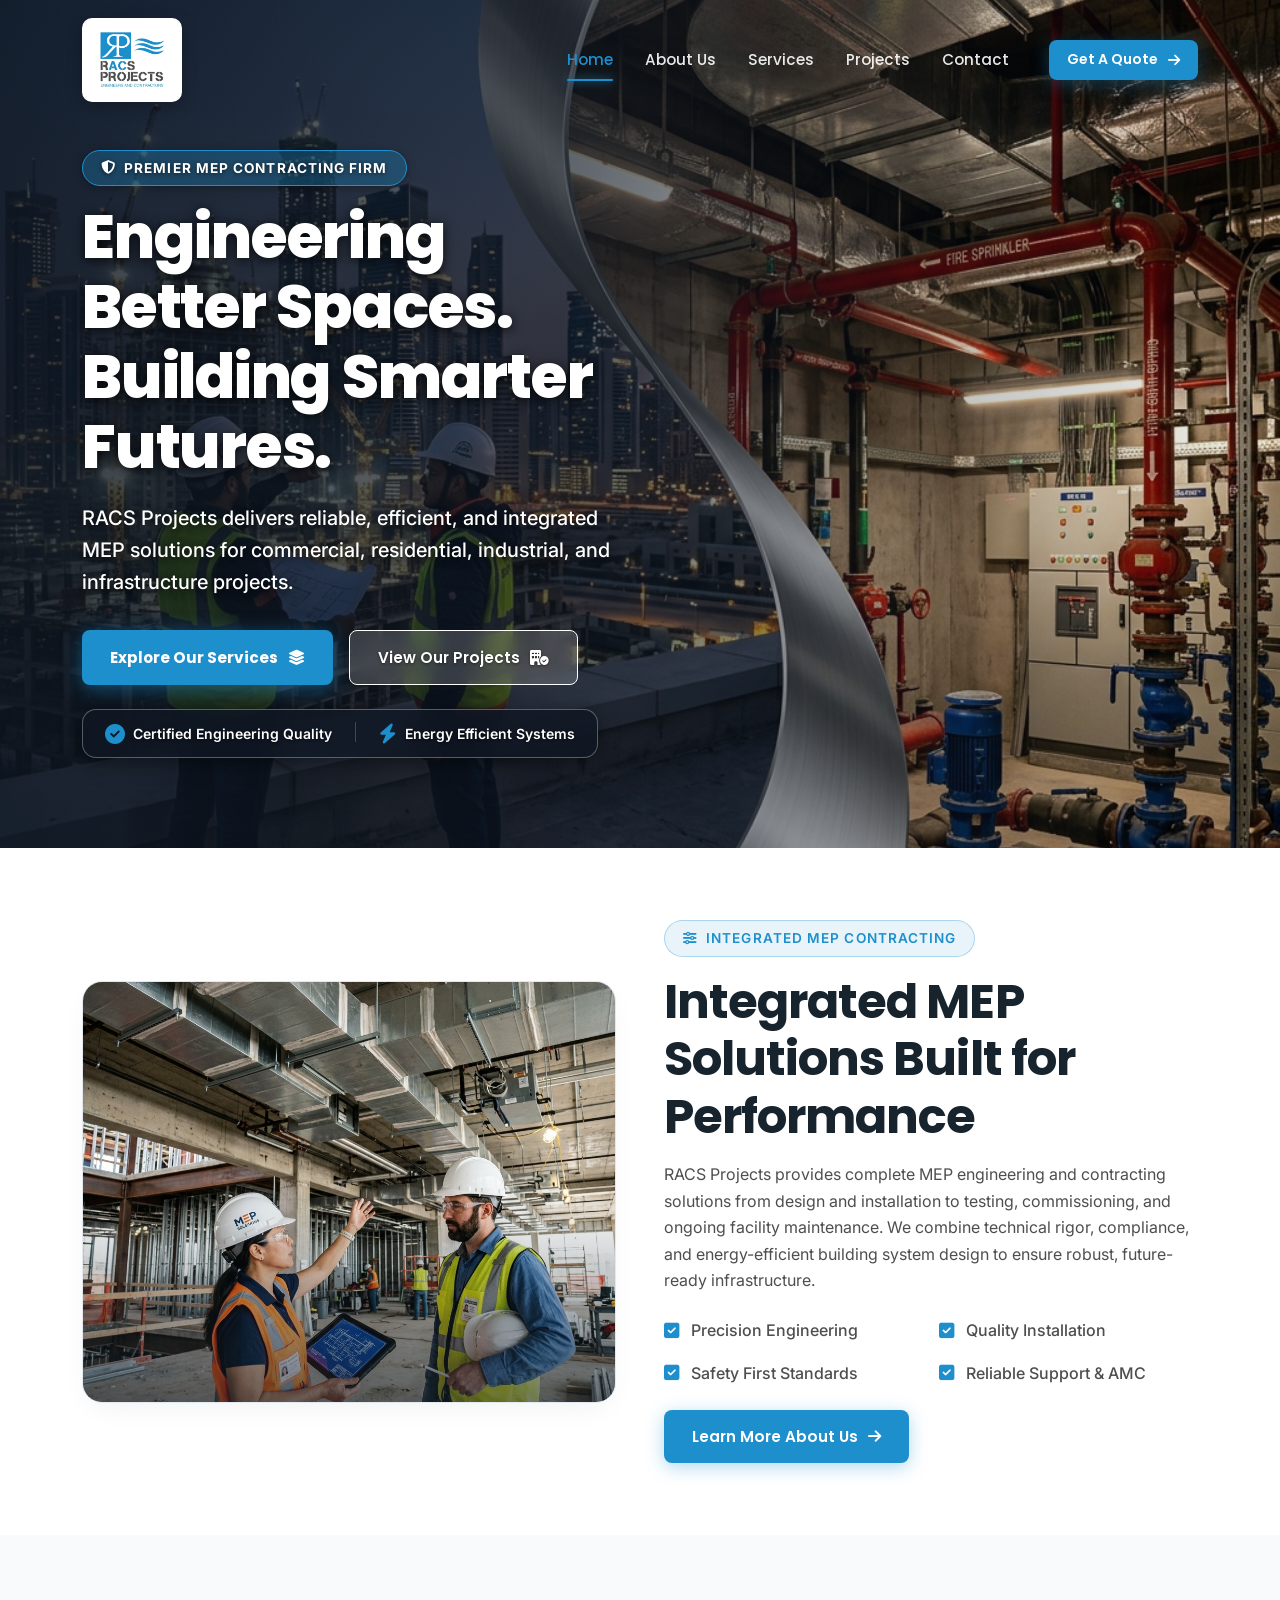
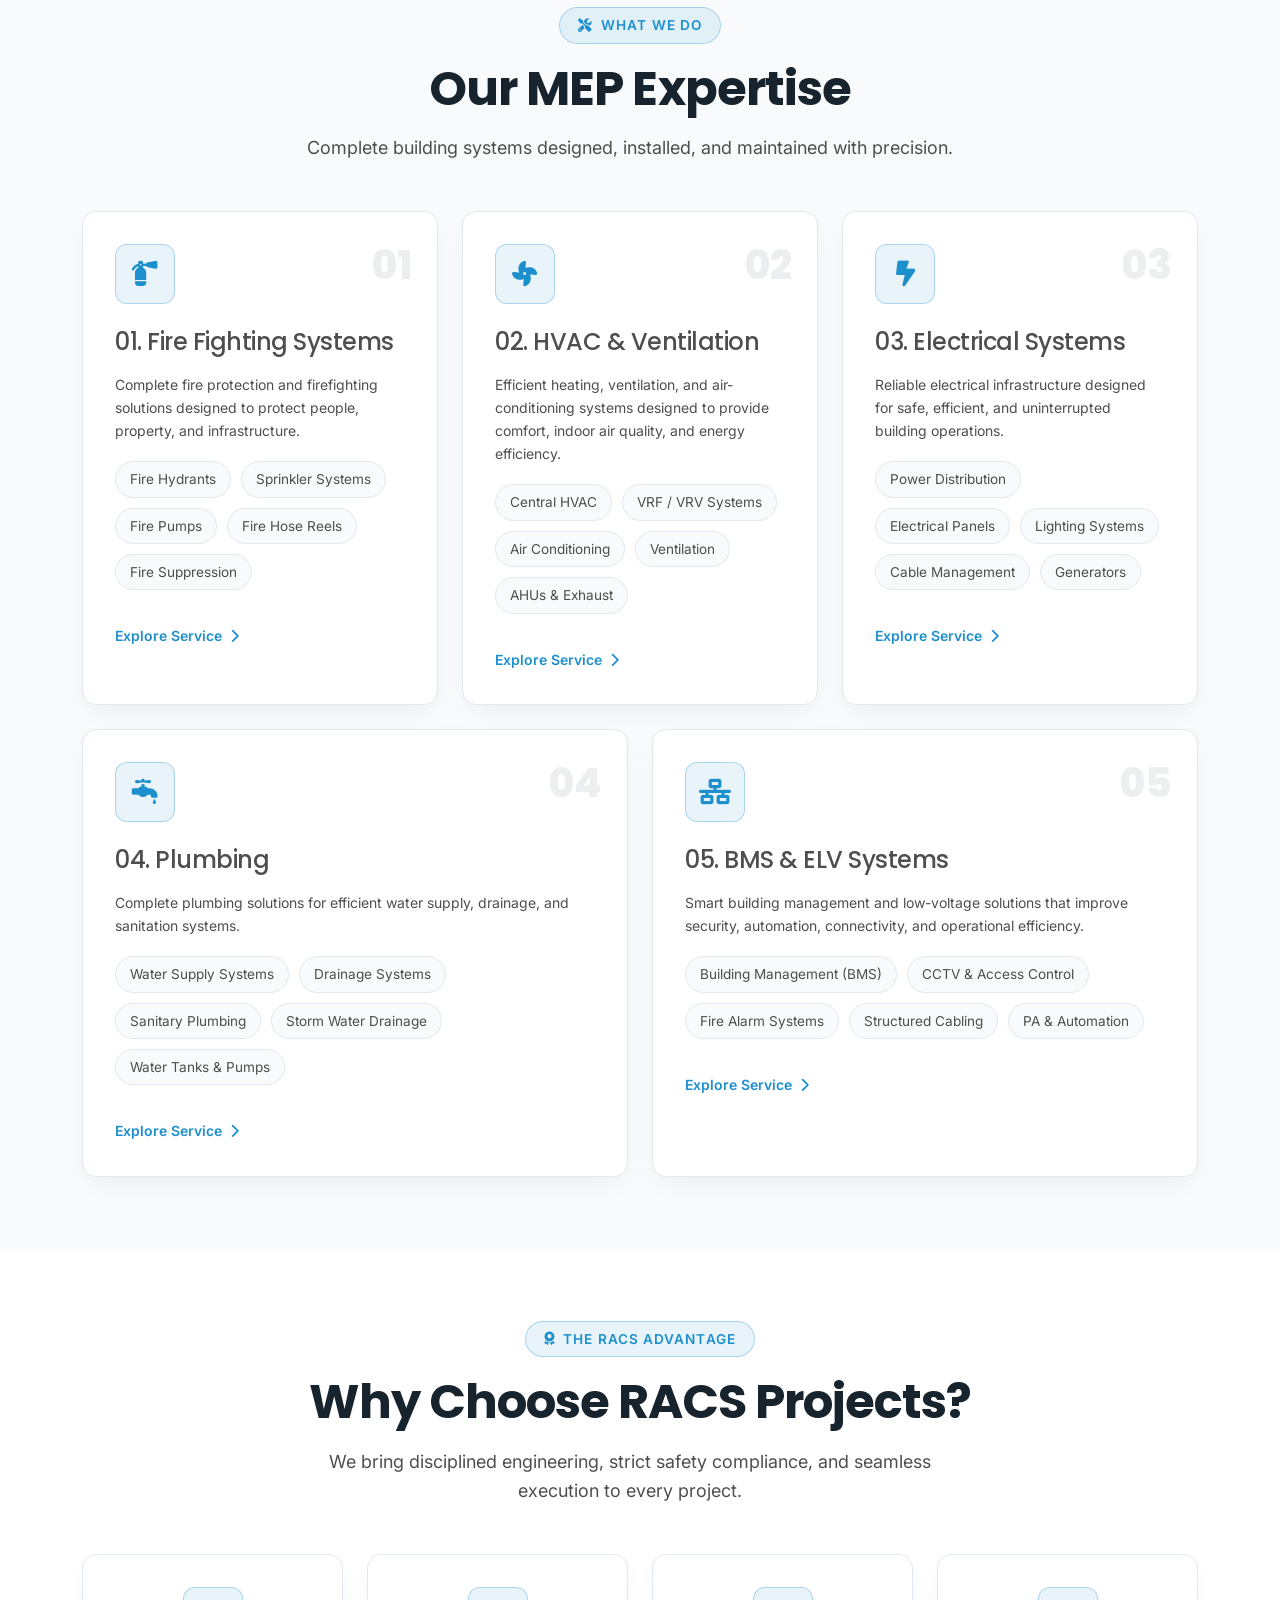
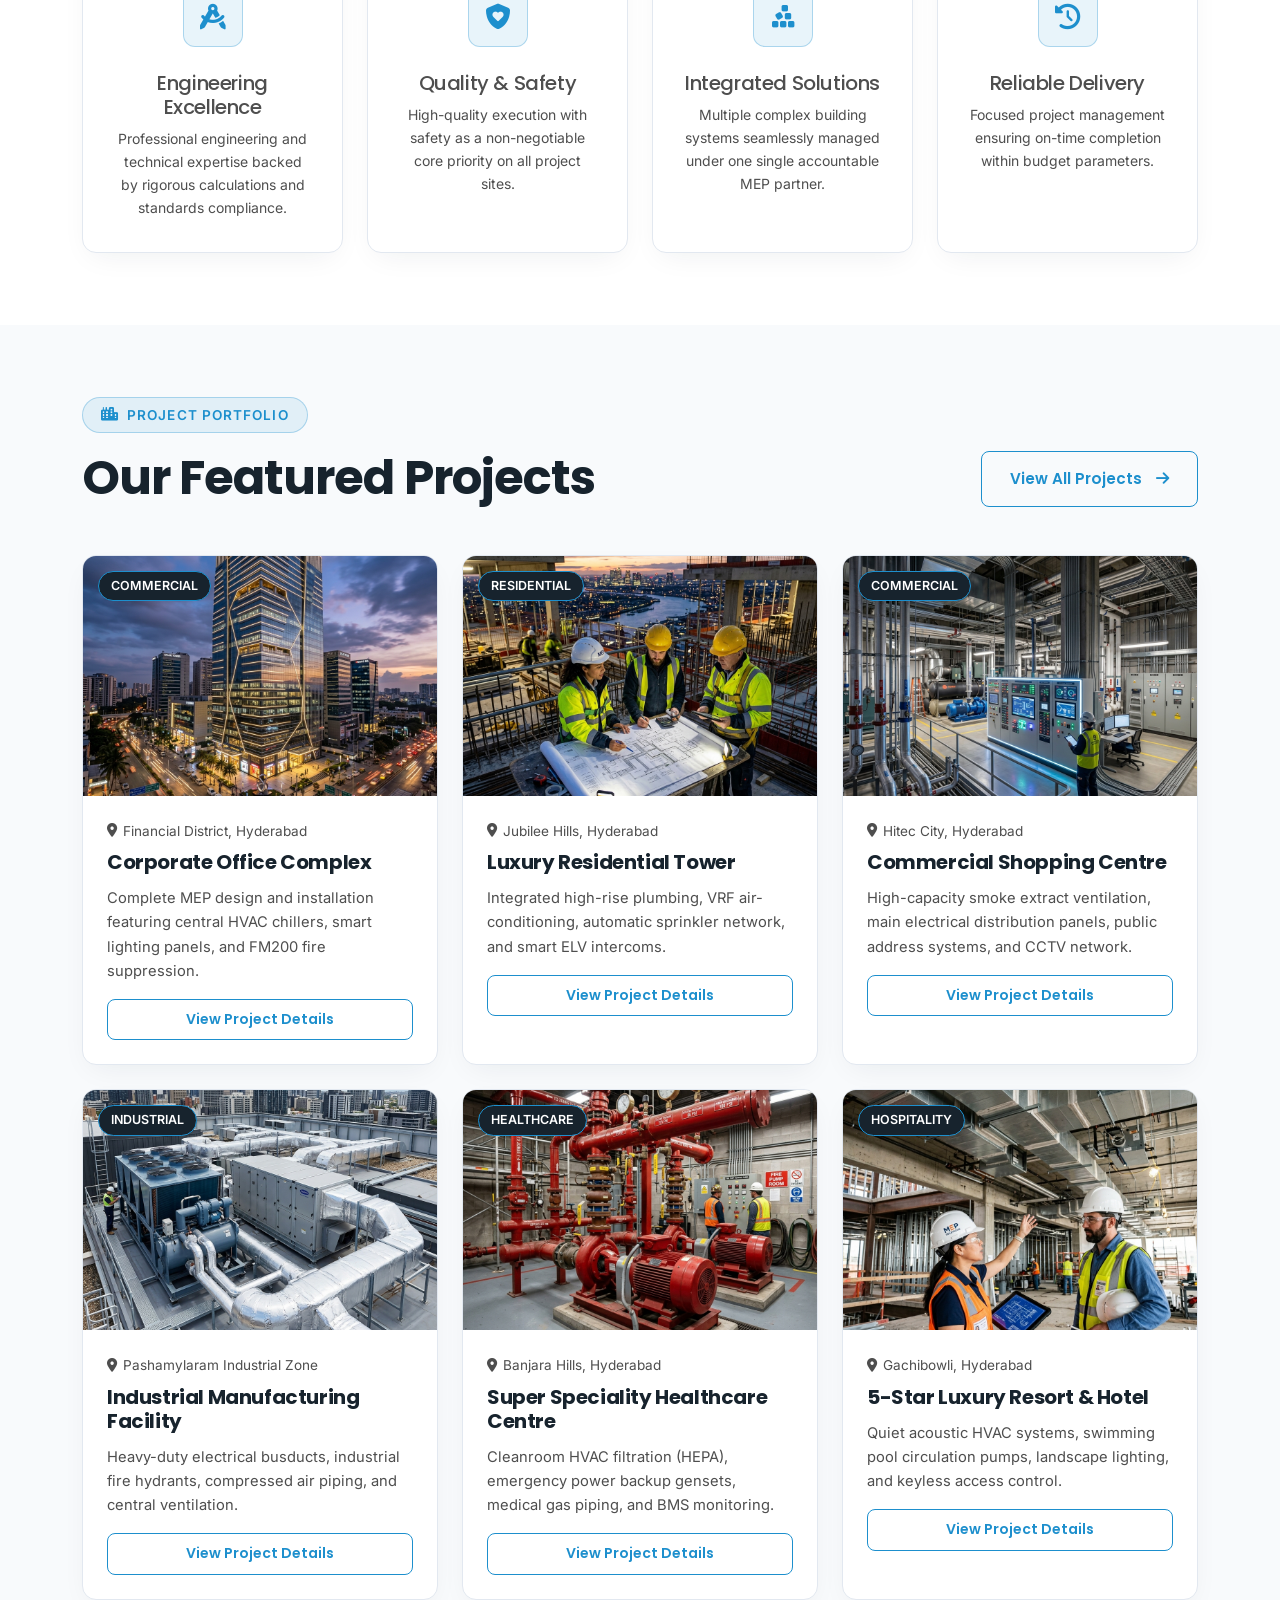
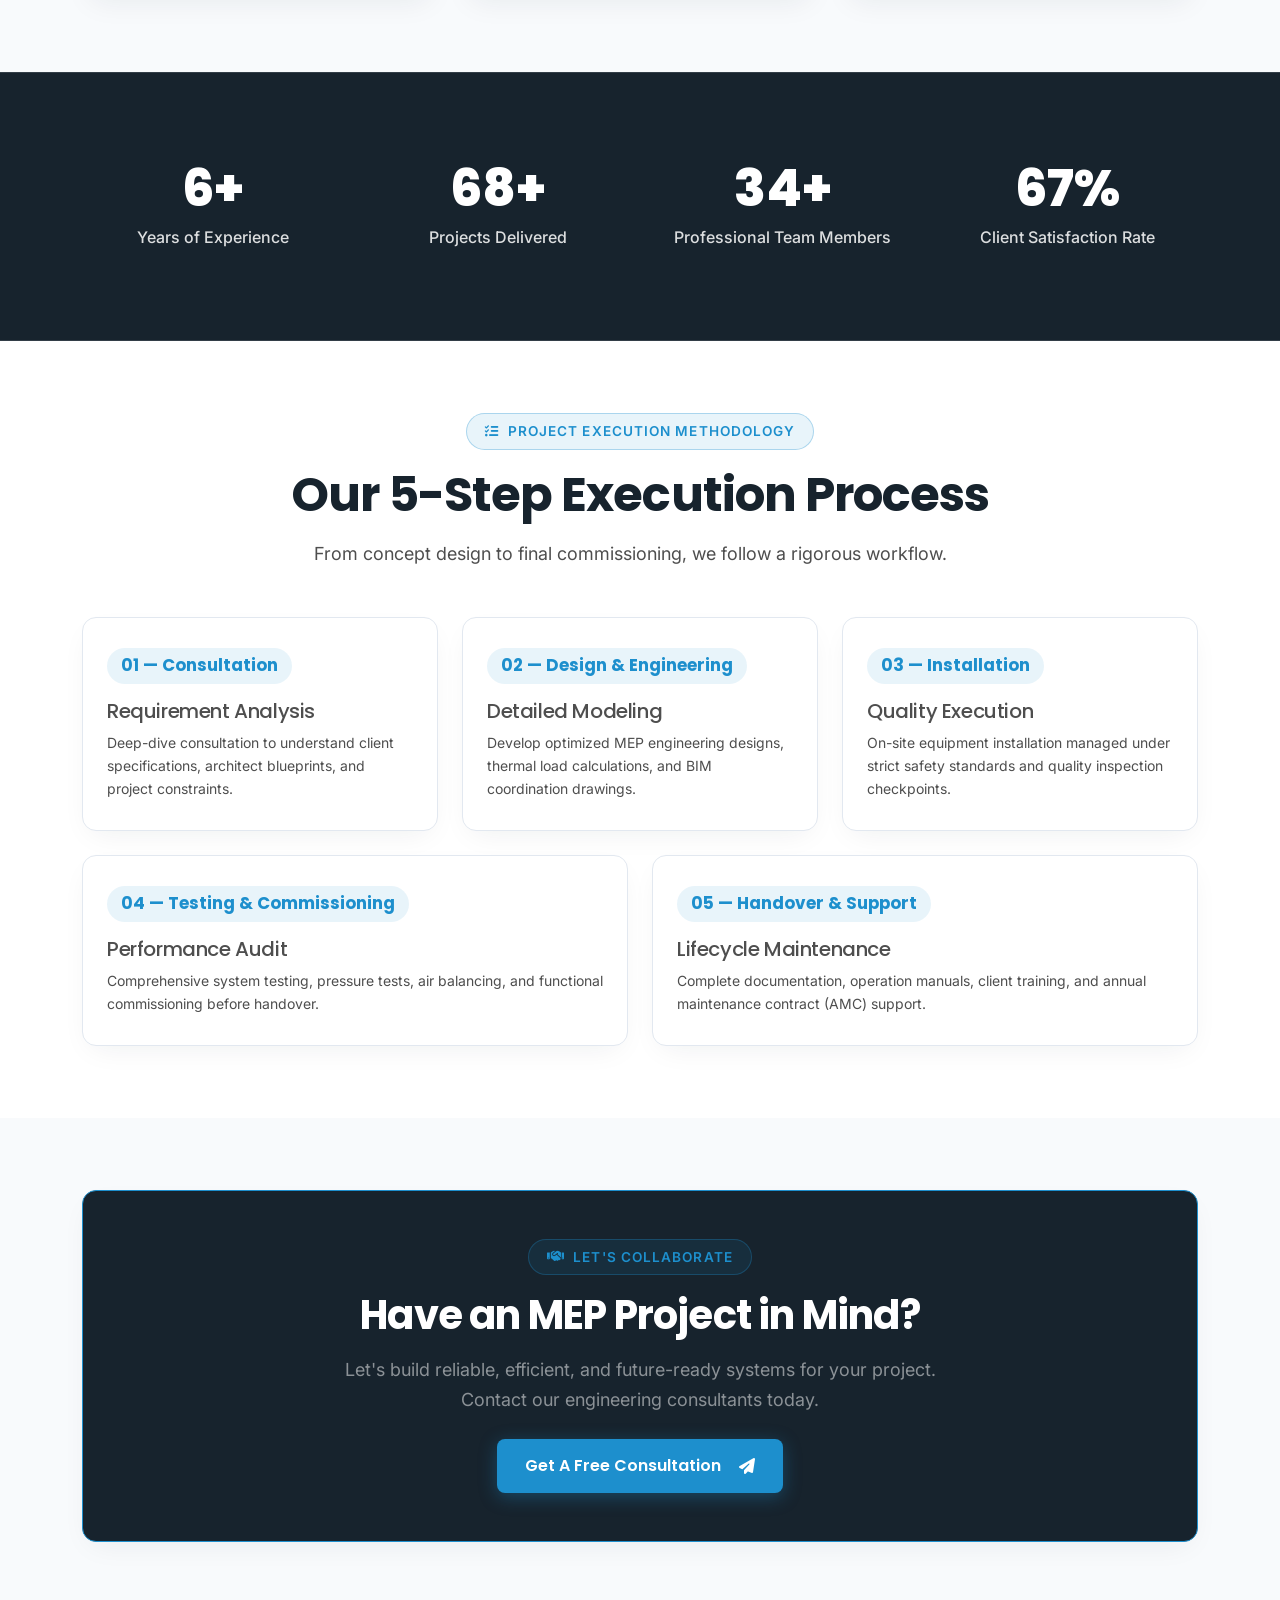
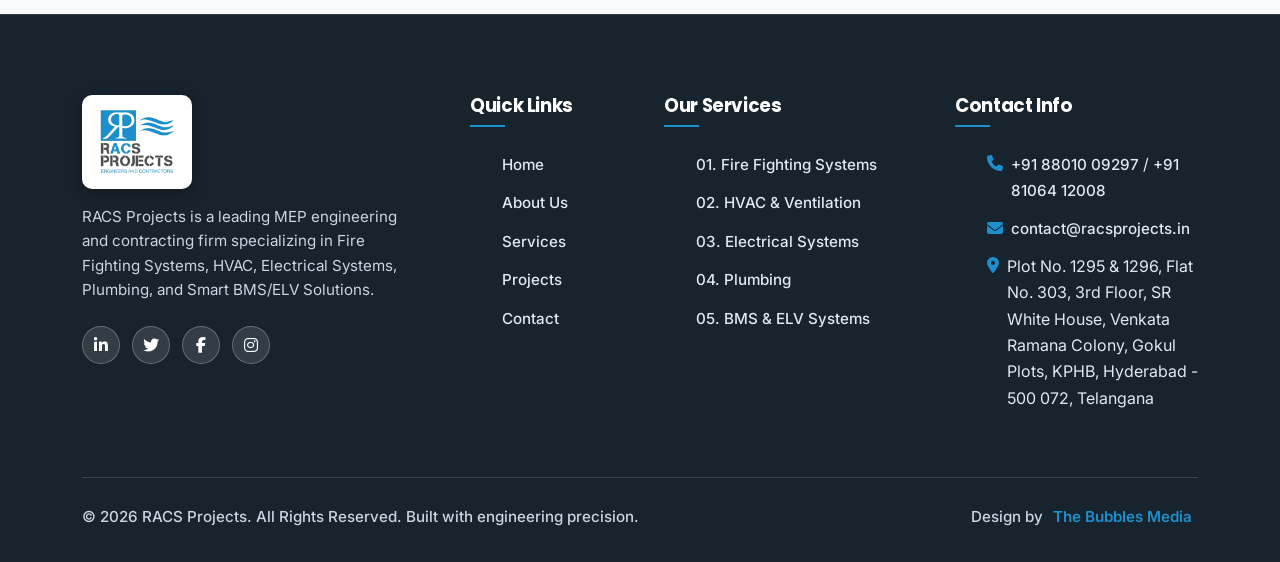
==== index.html @ 5c5328a1 "hb" ====
<!DOCTYPE html>
<html lang="en">
<head>
  <meta charset="UTF-8">
  <meta name="viewport" content="width=device-width, initial-scale=1.0">
  <title>RACS Projects | Integrated MEP Engineering & Contracting Consultants</title>
  <meta name="description" content="RACS Projects is a leading MEP contracting firm delivering Fire Fighting Systems, HVAC & Ventilation, Electrical Systems, Plumbing, and BMS & ELV Systems in Hyderabad, Telangana, India.">
  <meta name="keywords" content="MEP engineering, MEP contractor Hyderabad, Fire Fighting Systems, HVAC contractor, Electrical contracting, Plumbing engineering, BMS ELV Systems, RACS Projects">
  <meta name="author" content="RACS Projects">
  <meta name="robots" content="index, follow">
  <link rel="canonical" href="https://racsprojects.com/">

  <!-- Favicon & Touch Icon -->
  <link rel="icon" type="image/png" href="assets/images/logo.png">
  <link rel="shortcut icon" type="image/png" href="assets/images/logo.png">
  <link rel="apple-touch-icon" href="assets/images/logo.png">

  <!-- GEO Tagging (Geographic SEO) -->
  <meta name="geo.region" content="IN-TG">
  <meta name="geo.placename" content="Hyderabad">
  <meta name="geo.position" content="17.450408;78.422081">
  <meta name="ICBM" content="17.450408, 78.422081">

  <!-- Open Graph / Social Media Meta -->
  <meta property="og:title" content="RACS Projects | Premier MEP Engineering & Contracting">
  <meta property="og:description" content="Engineering Better Spaces. Building Smarter Futures. Integrated Fire Fighting, HVAC, Electrical, Plumbing, and BMS/ELV Solutions.">
  <meta property="og:type" content="website">
  <meta property="og:url" content="https://racsprojects.com/">
  <meta property="og:image" content="https://racsprojects.com/assets/images/hero-bg.jpg">

  <!-- Twitter Meta Cards -->
  <meta name="twitter:card" content="summary_large_image">
  <meta name="twitter:title" content="RACS Projects | Premier MEP Engineering & Contracting">
  <meta name="twitter:description" content="Integrated MEP engineering & contracting firm specializing in Fire Fighting, HVAC, Electrical, Plumbing, and BMS/ELV systems across India.">
  <meta name="twitter:image" content="https://racsprojects.com/assets/images/hero-bg.jpg">

  <!-- Schema.org JSON-LD Structured Data (SEO / GEO / AEO / LLM) -->
  <script type="application/ld+json">
  {
    "@context": "https://schema.org",
    "@type": "HVACContractor",
    "name": "RACS Projects",
    "image": "https://racsprojects.com/assets/images/logo.png",
    "@id": "https://racsprojects.com/#organization",
    "url": "https://racsprojects.com/",
    "telephone": "+91-8801009297",
    "email": "contact@racsprojects.in",
    "priceRange": "$$$",
    "address": {
      "@type": "PostalAddress",
      "streetAddress": "Plot No. 1295 & 1296, Flat No. 303, 3rd Floor, SR White House, Venkata Ramana Colony, Gokul Plots, KPHB",
      "addressLocality": "Hyderabad",
      "addressRegion": "Telangana",
      "postalCode": "500072",
      "addressCountry": "IN"
    },
    "geo": {
      "@type": "GeoCoordinates",
      "latitude": 17.450408,
      "longitude": 78.422081
    },
    "openingHoursSpecification": {
      "@type": "OpeningHoursSpecification",
      "dayOfWeek": [
        "Monday",
        "Tuesday",
        "Wednesday",
        "Thursday",
        "Friday",
        "Saturday"
      ],
      "opens": "09:00",
      "closes": "18:00"
    },
    "hasOfferCatalog": {
      "@type": "OfferCatalog",
      "name": "MEP Engineering Services",
      "itemListElement": [
        {
          "@type": "Offer",
          "itemOffered": {
            "@type": "Service",
            "name": "Fire Fighting Systems"
          }
        },
        {
          "@type": "Offer",
          "itemOffered": {
            "@type": "Service",
            "name": "HVAC & Ventilation"
          }
        },
        {
          "@type": "Offer",
          "itemOffered": {
            "@type": "Service",
            "name": "Electrical Systems"
          }
        },
        {
          "@type": "Offer",
          "itemOffered": {
            "@type": "Service",
            "name": "Plumbing Systems"
          }
        },
        {
          "@type": "Offer",
          "itemOffered": {
            "@type": "Service",
            "name": "BMS & ELV Systems"
          }
        }
      ]
    }
  }
  </script>

  <!-- Google Fonts -->
  <link rel="preconnect" href="https://fonts.googleapis.com">
  <link rel="preconnect" href="https://fonts.gstatic.com" crossorigin>
  <link href="https://fonts.googleapis.com/css2?family=Inter:wght@300;400;500;600;700&family=Poppins:wght@400;500;600;700;800&display=swap" rel="stylesheet">

  <!-- Bootstrap 5 CSS -->
  <link href="https://cdn.jsdelivr.net/npm/bootstrap@5.3.3/dist/css/bootstrap.min.css" rel="stylesheet">
  
  <!-- Font Awesome Icons -->
  <link rel="stylesheet" href="https://cdnjs.cloudflare.com/ajax/libs/font-awesome/6.5.1/css/all.min.css">

  <!-- Google Tag Manager -->
  <script>(function(w,d,s,l,i){w[l]=w[l]||[];w[l].push({'gtm.start':
  new Date().getTime(),event:'gtm.js'});var f=d.getElementsByTagName(s)[0],
  j=d.createElement(s),dl=l!='dataLayer'?'&l='+l:'';j.async=true;j.src=
  'https://www.googletagmanager.com/gtm.js?id='+i+dl;f.parentNode.insertBefore(j,f);
  })(window,document,'script','dataLayer','GTM-TD3SQTVT');</script>
  <!-- End Google Tag Manager -->

  <!-- Google tag (gtag.js) -->
  <script async src="https://www.googletagmanager.com/gtag/js?id=G-G542EDHJNM"></script>
  <script>
    window.dataLayer = window.dataLayer || [];
    function gtag(){dataLayer.push(arguments);}
    gtag('js', new Date());

    gtag('config', 'G-G542EDHJNM');
  </script>

  <!-- Custom Stylesheet -->
  <link rel="stylesheet" href="css/style.css">
</head>
<body>
  <!-- Google Tag Manager (noscript) -->
  <noscript><iframe src="https://www.googletagmanager.com/ns.html?id=GTM-TD3SQTVT"
  height="0" width="0" style="display:none;visibility:hidden"></iframe></noscript>
  <!-- End Google Tag Manager (noscript) -->

  <!-- ==========================================
       NAVIGATION BAR
       ========================================== -->
  <nav class="navbar navbar-expand-lg navbar-racs">
    <div class="container">
      <a class="navbar-brand navbar-brand-racs" href="index.html">
        <img src="assets/images/logo.png" alt="RACS Projects Logo" class="brand-logo-img">
      </a>
      <button class="navbar-toggler navbar-toggler-racs" type="button" data-bs-toggle="collapse" data-bs-target="#navbarContent" aria-controls="navbarContent" aria-expanded="false" aria-label="Toggle navigation">
        <i class="fa-solid fa-bars"></i>
      </button>

      <div class="collapse navbar-collapse" id="navbarContent">
        <ul class="navbar-nav ms-auto mb-2 mb-lg-0 me-lg-4">
          <li class="nav-item">
            <a class="nav-link nav-link-racs active" href="index.html">Home</a>
          </li>
          <li class="nav-item">
            <a class="nav-link nav-link-racs" href="about.html">About Us</a>
          </li>
          <li class="nav-item">
            <a class="nav-link nav-link-racs" href="services.html">Services</a>
          </li>
          <li class="nav-item">
            <a class="nav-link nav-link-racs" href="projects.html">Projects</a>
          </li>
          <li class="nav-item">
            <a class="nav-link nav-link-racs" href="contact.html">Contact</a>
          </li>
        </ul>
        <a href="contact.html" class="btn-racs btn-racs-primary btn-sm-custom">
          Get a Quote <i class="fa-solid fa-arrow-right"></i>
        </a>
      </div>
    </div>
  </nav>

  <!-- ==========================================
       HERO SECTION
       ========================================== -->
  <section class="hero-racs" style="background-image: url('assets/images/hero-bg.jpg');">
    <div class="hero-overlay"></div>
    <div class="container hero-content">
      <div class="row align-items-center">
        <div class="col-lg-6 col-xl-6 reveal-on-scroll">
          <div class="section-tag">
            <i class="fa-solid fa-shield-halved"></i> Premier MEP Contracting Firm
          </div>
          <h1 class="hero-title">
            Engineering Better Spaces.<br>
            Building Smarter Futures.
          </h1>
          <p class="hero-subtitle">
            RACS Projects delivers reliable, efficient, and integrated MEP solutions for commercial, residential, industrial, and infrastructure projects.
          </p>
          <div class="d-flex flex-wrap gap-3">
            <a href="services.html" class="btn-racs btn-racs-primary">
              Explore Our Services <i class="fa-solid fa-layer-group"></i>
            </a>
            <a href="projects.html" class="btn-racs btn-racs-outline">
              View Our Projects <i class="fa-solid fa-building-circle-check"></i>
            </a>
          </div>

          <div class="hero-stats-badge mt-4">
            <div class="d-flex align-items-center gap-2">
              <i class="fa-solid fa-circle-check text-accent-cyan fs-5"></i>
              <span class="small fw-semibold text-bright">Certified Engineering Quality</span>
            </div>
            <div class="vr bg-secondary opacity-50 mx-2" style="height: 20px;"></div>
            <div class="d-flex align-items-center gap-2">
              <i class="fa-solid fa-bolt text-accent-amber fs-5"></i>
              <span class="small fw-semibold text-bright">Energy Efficient Systems</span>
            </div>
          </div>
        </div>
      </div>
    </div>
  </section>

  <!-- ==========================================
       COMPANY INTRODUCTION
       ========================================== -->
  <section class="py-5">
    <div class="container py-4">
      <div class="row align-items-center g-5">
        <div class="col-lg-6 reveal-on-scroll">
          <div class="service-img-wrapper">
            <img src="assets/images/company-intro.jpg" alt="RACS Projects MEP Engineering Execution">
            <div class="service-img-overlay"></div>
          </div>
        </div>
        <div class="col-lg-6 reveal-on-scroll">
          <div class="section-tag section-tag-amber">
            <i class="fa-solid fa-sliders"></i> Integrated MEP Contracting
          </div>
          <h2 class="section-title">
            Integrated MEP Solutions Built for Performance
          </h2>
          <p class="text-muted-custom mb-4">
            RACS Projects provides complete MEP engineering and contracting solutions from design and installation to testing, commissioning, and ongoing facility maintenance. We combine technical rigor, compliance, and energy-efficient building system design to ensure robust, future-ready infrastructure.
          </p>

          <div class="row g-3 mb-4">
            <div class="col-sm-6">
              <div class="feature-point">
                <i class="fa-solid fa-square-check"></i> Precision Engineering
              </div>
            </div>
            <div class="col-sm-6">
              <div class="feature-point">
                <i class="fa-solid fa-square-check"></i> Quality Installation
              </div>
            </div>
            <div class="col-sm-6">
              <div class="feature-point">
                <i class="fa-solid fa-square-check"></i> Safety First Standards
              </div>
            </div>
            <div class="col-sm-6">
              <div class="feature-point">
                <i class="fa-solid fa-square-check"></i> Reliable Support & AMC
              </div>
            </div>
          </div>

          <a href="about.html" class="btn-racs btn-racs-primary">
            Learn More About Us <i class="fa-solid fa-arrow-right"></i>
          </a>
        </div>
      </div>
    </div>
  </section>

  <!-- ==========================================
       HOME — SERVICES (STRICT ORDER 01 - 05)
       ========================================== -->
  <section class="py-5 bg-surface-slate">
    <div class="container py-4">
      <div class="text-center mx-auto mb-5 reveal-on-scroll" style="max-width: 700px;">
        <div class="section-tag">
          <i class="fa-solid fa-screwdriver-wrench"></i> What We Do
        </div>
        <h2 class="section-title">Our MEP Expertise</h2>
        <p class="section-subtitle">
          Complete building systems designed, installed, and maintained with precision.
        </p>
      </div>

      <div class="row g-4">
        <!-- 01. Fire Fighting Systems -->
        <div class="col-lg-4 col-md-6 reveal-on-scroll">
          <div class="racs-card">
            <div class="card-number">01</div>
            <div class="icon-box icon-box-amber">
              <i class="fa-solid fa-fire-extinguisher"></i>
            </div>
            <h3 class="h4 mb-3">01. Fire Fighting Systems</h3>
            <p class="text-muted-custom small mb-3">
              Complete fire protection and firefighting solutions designed to protect people, property, and infrastructure.
            </p>
            <div class="service-pill-list">
              <span class="service-pill">Fire Hydrants</span>
              <span class="service-pill">Sprinkler Systems</span>
              <span class="service-pill">Fire Pumps</span>
              <span class="service-pill">Fire Hose Reels</span>
              <span class="service-pill">Fire Suppression</span>
            </div>
            <div class="mt-4 pt-2">
              <a href="services.html#fire-fighting" class="text-accent-amber fw-semibold small">
                Explore Service <i class="fa-solid fa-chevron-right ms-1"></i>
              </a>
            </div>
          </div>
        </div>

        <!-- 02. HVAC & Ventilation -->
        <div class="col-lg-4 col-md-6 reveal-on-scroll">
          <div class="racs-card">
            <div class="card-number">02</div>
            <div class="icon-box">
              <i class="fa-solid fa-fan"></i>
            </div>
            <h3 class="h4 mb-3">02. HVAC & Ventilation</h3>
            <p class="text-muted-custom small mb-3">
              Efficient heating, ventilation, and air-conditioning systems designed to provide comfort, indoor air quality, and energy efficiency.
            </p>
            <div class="service-pill-list">
              <span class="service-pill">Central HVAC</span>
              <span class="service-pill">VRF / VRV Systems</span>
              <span class="service-pill">Air Conditioning</span>
              <span class="service-pill">Ventilation</span>
              <span class="service-pill">AHUs & Exhaust</span>
            </div>
            <div class="mt-4 pt-2">
              <a href="services.html#hvac-ventilation" class="text-accent-blue fw-semibold small">
                Explore Service <i class="fa-solid fa-chevron-right ms-1"></i>
              </a>
            </div>
          </div>
        </div>

        <!-- 03. Electrical Systems -->
        <div class="col-lg-4 col-md-6 reveal-on-scroll">
          <div class="racs-card">
            <div class="card-number">03</div>
            <div class="icon-box icon-box-amber">
              <i class="fa-solid fa-bolt-lightning"></i>
            </div>
            <h3 class="h4 mb-3">03. Electrical Systems</h3>
            <p class="text-muted-custom small mb-3">
              Reliable electrical infrastructure designed for safe, efficient, and uninterrupted building operations.
            </p>
            <div class="service-pill-list">
              <span class="service-pill">Power Distribution</span>
              <span class="service-pill">Electrical Panels</span>
              <span class="service-pill">Lighting Systems</span>
              <span class="service-pill">Cable Management</span>
              <span class="service-pill">Generators</span>
            </div>
            <div class="mt-4 pt-2">
              <a href="services.html#electrical-systems" class="text-accent-amber fw-semibold small">
                Explore Service <i class="fa-solid fa-chevron-right ms-1"></i>
              </a>
            </div>
          </div>
        </div>

        <!-- 04. Plumbing -->
        <div class="col-lg-6 col-md-6 reveal-on-scroll">
          <div class="racs-card">
            <div class="card-number">04</div>
            <div class="icon-box">
              <i class="fa-solid fa-faucet-drip"></i>
            </div>
            <h3 class="h4 mb-3">04. Plumbing</h3>
            <p class="text-muted-custom small mb-3">
              Complete plumbing solutions for efficient water supply, drainage, and sanitation systems.
            </p>
            <div class="service-pill-list">
              <span class="service-pill">Water Supply Systems</span>
              <span class="service-pill">Drainage Systems</span>
              <span class="service-pill">Sanitary Plumbing</span>
              <span class="service-pill">Storm Water Drainage</span>
              <span class="service-pill">Water Tanks & Pumps</span>
            </div>
            <div class="mt-4 pt-2">
              <a href="services.html#plumbing" class="text-accent-blue fw-semibold small">
                Explore Service <i class="fa-solid fa-chevron-right ms-1"></i>
              </a>
            </div>
          </div>
        </div>

        <!-- 05. BMS & ELV Systems -->
        <div class="col-lg-6 col-md-12 reveal-on-scroll">
          <div class="racs-card">
            <div class="card-number">05</div>
            <div class="icon-box icon-box-amber">
              <i class="fa-solid fa-network-wired"></i>
            </div>
            <h3 class="h4 mb-3">05. BMS & ELV Systems</h3>
            <p class="text-muted-custom small mb-3">
              Smart building management and low-voltage solutions that improve security, automation, connectivity, and operational efficiency.
            </p>
            <div class="service-pill-list">
              <span class="service-pill">Building Management (BMS)</span>
              <span class="service-pill">CCTV & Access Control</span>
              <span class="service-pill">Fire Alarm Systems</span>
              <span class="service-pill">Structured Cabling</span>
              <span class="service-pill">PA & Automation</span>
            </div>
            <div class="mt-4 pt-2">
              <a href="services.html#bms-elv" class="text-accent-amber fw-semibold small">
                Explore Service <i class="fa-solid fa-chevron-right ms-1"></i>
              </a>
            </div>
          </div>
        </div>

      </div>
    </div>
  </section>

  <!-- ==========================================
       WHY CHOOSE RACS PROJECTS
       ========================================== -->
  <section class="py-5">
    <div class="container py-4">
      <div class="text-center mx-auto mb-5 reveal-on-scroll" style="max-width: 700px;">
        <div class="section-tag">
          <i class="fa-solid fa-award"></i> The RACS Advantage
        </div>
        <h2 class="section-title">Why Choose RACS Projects?</h2>
        <p class="section-subtitle">
          We bring disciplined engineering, strict safety compliance, and seamless execution to every project.
        </p>
      </div>

      <div class="row g-4">
        <div class="col-lg-3 col-md-6 reveal-on-scroll">
          <div class="racs-card text-center">
            <div class="icon-box mx-auto">
              <i class="fa-solid fa-compass-drafting"></i>
            </div>
            <h4 class="h5 mb-2">Engineering Excellence</h4>
            <p class="text-muted-custom small mb-0">
              Professional engineering and technical expertise backed by rigorous calculations and standards compliance.
            </p>
          </div>
        </div>

        <div class="col-lg-3 col-md-6 reveal-on-scroll">
          <div class="racs-card text-center">
            <div class="icon-box icon-box-amber mx-auto">
              <i class="fa-solid fa-shield-heart"></i>
            </div>
            <h4 class="h5 mb-2">Quality & Safety</h4>
            <p class="text-muted-custom small mb-0">
              High-quality execution with safety as a non-negotiable core priority on all project sites.
            </p>
          </div>
        </div>

        <div class="col-lg-3 col-md-6 reveal-on-scroll">
          <div class="racs-card text-center">
            <div class="icon-box mx-auto">
              <i class="fa-solid fa-cubes-stacked"></i>
            </div>
            <h4 class="h5 mb-2">Integrated Solutions</h4>
            <p class="text-muted-custom small mb-0">
              Multiple complex building systems seamlessly managed under one single accountable MEP partner.
            </p>
          </div>
        </div>

        <div class="col-lg-3 col-md-6 reveal-on-scroll">
          <div class="racs-card text-center">
            <div class="icon-box icon-box-amber mx-auto">
              <i class="fa-solid fa-clock-rotate-left"></i>
            </div>
            <h4 class="h5 mb-2">Reliable Delivery</h4>
            <p class="text-muted-custom small mb-0">
              Focused project management ensuring on-time completion within budget parameters.
            </p>
          </div>
        </div>
      </div>
    </div>
  </section>

  <!-- ==========================================
       FEATURED PROJECTS PREVIEW
       ========================================== -->
  <section class="py-5 bg-surface-slate">
    <div class="container py-4">
      <div class="d-flex flex-column flex-md-row justify-content-between align-items-md-end mb-5 reveal-on-scroll">
        <div>
          <div class="section-tag">
            <i class="fa-solid fa-city"></i> Project Portfolio
          </div>
          <h2 class="section-title mb-0">Our Featured Projects</h2>
        </div>
        <a href="projects.html" class="btn-racs btn-racs-outline mt-3 mt-md-0">
          View All Projects <i class="fa-solid fa-arrow-right ms-1"></i>
        </a>
      </div>

      <div class="row g-4">
        <!-- Project 1 -->
        <div class="col-lg-4 col-md-6 reveal-on-scroll">
          <div class="project-card">
            <div class="project-img-box">
              <img src="assets/images/projects-hero.jpg" alt="Corporate Office Complex">
              <span class="project-category-badge">Commercial</span>
            </div>
            <div class="project-body">
              <div class="project-location">
                <i class="fa-solid fa-location-dot"></i> Financial District, Hyderabad
              </div>
              <h3 class="project-title">Corporate Office Complex</h3>
              <p class="project-desc">
                Complete MEP design and installation featuring central HVAC chillers, smart lighting panels, and FM200 fire suppression.
              </p>
              <a href="projects.html" class="btn-racs btn-racs-outline btn-sm-custom w-100">
                View Project Details
              </a>
            </div>
          </div>
        </div>

        <!-- Project 2 -->
        <div class="col-lg-4 col-md-6 reveal-on-scroll">
          <div class="project-card">
            <div class="project-img-box">
              <img src="assets/images/about-hero.jpg" alt="Luxury Residential Tower">
              <span class="project-category-badge">Residential</span>
            </div>
            <div class="project-body">
              <div class="project-location">
                <i class="fa-solid fa-location-dot"></i> Jubilee Hills, Hyderabad
              </div>
              <h3 class="project-title">Luxury Residential Tower</h3>
              <p class="project-desc">
                Integrated high-rise plumbing, VRF air-conditioning, automatic sprinkler network, and smart ELV intercoms.
              </p>
              <a href="projects.html" class="btn-racs btn-racs-outline btn-sm-custom w-100">
                View Project Details
              </a>
            </div>
          </div>
        </div>

        <!-- Project 3 -->
        <div class="col-lg-4 col-md-6 reveal-on-scroll">
          <div class="project-card">
            <div class="project-img-box">
              <img src="assets/images/services-hero.jpg" alt="Commercial Shopping Centre">
              <span class="project-category-badge">Commercial</span>
            </div>
            <div class="project-body">
              <div class="project-location">
                <i class="fa-solid fa-location-dot"></i> Hitec City, Hyderabad
              </div>
              <h3 class="project-title">Commercial Shopping Centre</h3>
              <p class="project-desc">
                High-capacity smoke extract ventilation, main electrical distribution panels, public address systems, and CCTV network.
              </p>
              <a href="projects.html" class="btn-racs btn-racs-outline btn-sm-custom w-100">
                View Project Details
              </a>
            </div>
          </div>
        </div>

        <!-- Project 4 -->
        <div class="col-lg-4 col-md-6 reveal-on-scroll">
          <div class="project-card">
            <div class="project-img-box">
              <img src="assets/images/service-hvac.jpg" alt="Industrial Facility">
              <span class="project-category-badge">Industrial</span>
            </div>
            <div class="project-body">
              <div class="project-location">
                <i class="fa-solid fa-location-dot"></i> Pashamylaram Industrial Zone
              </div>
              <h3 class="project-title">Industrial Manufacturing Facility</h3>
              <p class="project-desc">
                Heavy-duty electrical busducts, industrial fire hydrants, compressed air piping, and central ventilation.
              </p>
              <a href="projects.html" class="btn-racs btn-racs-outline btn-sm-custom w-100">
                View Project Details
              </a>
            </div>
          </div>
        </div>

        <!-- Project 5 -->
        <div class="col-lg-4 col-md-6 reveal-on-scroll">
          <div class="project-card">
            <div class="project-img-box">
              <img src="assets/images/service-fire-fighting.jpg" alt="Healthcare Facility">
              <span class="project-category-badge">Healthcare</span>
            </div>
            <div class="project-body">
              <div class="project-location">
                <i class="fa-solid fa-location-dot"></i> Banjara Hills, Hyderabad
              </div>
              <h3 class="project-title">Super Speciality Healthcare Centre</h3>
              <p class="project-desc">
                Cleanroom HVAC filtration (HEPA), emergency power backup gensets, medical gas piping, and BMS monitoring.
              </p>
              <a href="projects.html" class="btn-racs btn-racs-outline btn-sm-custom w-100">
                View Project Details
              </a>
            </div>
          </div>
        </div>

        <!-- Project 6 -->
        <div class="col-lg-4 col-md-6 reveal-on-scroll">
          <div class="project-card">
            <div class="project-img-box">
              <img src="assets/images/company-intro.jpg" alt="Hospitality Project">
              <span class="project-category-badge">Hospitality</span>
            </div>
            <div class="project-body">
              <div class="project-location">
                <i class="fa-solid fa-location-dot"></i> Gachibowli, Hyderabad
              </div>
              <h3 class="project-title">5-Star Luxury Resort & Hotel</h3>
              <p class="project-desc">
                Quiet acoustic HVAC systems, swimming pool circulation pumps, landscape lighting, and keyless access control.
              </p>
              <a href="projects.html" class="btn-racs btn-racs-outline btn-sm-custom w-100">
                View Project Details
              </a>
            </div>
          </div>
        </div>
      </div>
    </div>
  </section>

  <!-- ==========================================
       ANIMATED STATISTICS SECTION
       ========================================== -->
  <section class="stats-section" id="stats-section">
    <div class="container">
      <div class="row g-4">
        <div class="col-lg-3 col-6">
          <div class="stat-item">
            <div class="stat-number" data-target="10" data-suffix="+">0</div>
            <div class="stat-label">Years of Experience</div>
          </div>
        </div>
        <div class="col-lg-3 col-6">
          <div class="stat-item">
            <div class="stat-number" data-target="100" data-suffix="+">0</div>
            <div class="stat-label">Projects Delivered</div>
          </div>
        </div>
        <div class="col-lg-3 col-6">
          <div class="stat-item">
            <div class="stat-number" data-target="50" data-suffix="+">0</div>
            <div class="stat-label">Professional Team Members</div>
          </div>
        </div>
        <div class="col-lg-3 col-6">
          <div class="stat-item">
            <div class="stat-number" data-target="98" data-suffix="%">0</div>
            <div class="stat-label">Client Satisfaction Rate</div>
          </div>
        </div>
      </div>
    </div>
  </section>

  <!-- ==========================================
       PROJECT PROCESS
       ========================================== -->
  <section class="py-5">
    <div class="container py-4">
      <div class="text-center mx-auto mb-5 reveal-on-scroll" style="max-width: 700px;">
        <div class="section-tag section-tag-amber">
          <i class="fa-solid fa-list-check"></i> Project Execution Methodology
        </div>
        <h2 class="section-title">Our 5-Step Execution Process</h2>
        <p class="section-subtitle">
          From concept design to final commissioning, we follow a rigorous workflow.
        </p>
      </div>

      <div class="row g-4">
        <div class="col-lg-4 col-md-6 reveal-on-scroll">
          <div class="process-step">
            <div class="step-num">01 — Consultation</div>
            <h4 class="h5 mb-2">Requirement Analysis</h4>
            <p class="text-muted-custom small mb-0">
              Deep-dive consultation to understand client specifications, architect blueprints, and project constraints.
            </p>
          </div>
        </div>

        <div class="col-lg-4 col-md-6 reveal-on-scroll">
          <div class="process-step">
            <div class="step-num">02 — Design & Engineering</div>
            <h4 class="h5 mb-2">Detailed Modeling</h4>
            <p class="text-muted-custom small mb-0">
              Develop optimized MEP engineering designs, thermal load calculations, and BIM coordination drawings.
            </p>
          </div>
        </div>

        <div class="col-lg-4 col-md-6 reveal-on-scroll">
          <div class="process-step">
            <div class="step-num">03 — Installation</div>
            <h4 class="h5 mb-2">Quality Execution</h4>
            <p class="text-muted-custom small mb-0">
              On-site equipment installation managed under strict safety standards and quality inspection checkpoints.
            </p>
          </div>
        </div>

        <div class="col-lg-6 col-md-6 reveal-on-scroll">
          <div class="process-step">
            <div class="step-num">04 — Testing & Commissioning</div>
            <h4 class="h5 mb-2">Performance Audit</h4>
            <p class="text-muted-custom small mb-0">
              Comprehensive system testing, pressure tests, air balancing, and functional commissioning before handover.
            </p>
          </div>
        </div>

        <div class="col-lg-6 col-md-12 reveal-on-scroll">
          <div class="process-step">
            <div class="step-num">05 — Handover & Support</div>
            <h4 class="h5 mb-2">Lifecycle Maintenance</h4>
            <p class="text-muted-custom small mb-0">
              Complete documentation, operation manuals, client training, and annual maintenance contract (AMC) support.
            </p>
          </div>
        </div>
      </div>
    </div>
  </section>

  <!-- ==========================================
       CALL TO ACTION (CTA)
       ========================================== -->
  <section class="py-5 bg-surface-slate">
    <div class="container py-4">
      <div class="racs-card p-5 text-center position-relative overflow-hidden reveal-on-scroll bg-surface-dark" style="border-color: var(--brand-blue);">
        <div class="position-relative z-2">
          <span class="section-tag mb-3"><i class="fa-solid fa-handshake"></i> Let's Collaborate</span>
          <h2 class="display-6 fw-bold mb-3 text-white">Have an MEP Project in Mind?</h2>
          <p class="section-subtitle text-white-50 mx-auto mb-4" style="max-width: 650px;">
            Let's build reliable, efficient, and future-ready systems for your project. Contact our engineering consultants today.
          </p>
          <a href="contact.html" class="btn-racs btn-racs-primary fs-6">
            Get a Free Consultation <i class="fa-solid fa-paper-plane ms-2"></i>
          </a>
        </div>
      </div>
    </div>
  </section>

  <!-- ==========================================
       FOOTER
       ========================================== -->
  <footer class="footer-racs">
    <div class="container">
      <div class="row g-5 mb-5">
        <!-- Col 1: Brand Info -->
        <div class="col-lg-4">
          <a class="navbar-brand navbar-brand-racs mb-3" href="index.html">
            <img src="assets/images/logo.png" alt="RACS Projects Logo" class="brand-logo-img">
          </a>
          <p class="text-muted-custom small mb-4">
            RACS Projects is a leading MEP engineering and contracting firm specializing in Fire Fighting Systems, HVAC, Electrical Systems, Plumbing, and Smart BMS/ELV Solutions.
          </p>
          <div>
            <a href="#" class="social-icon-btn"><i class="fa-brands fa-linkedin-in"></i></a>
            <a href="#" class="social-icon-btn"><i class="fa-brands fa-twitter"></i></a>
            <a href="#" class="social-icon-btn"><i class="fa-brands fa-facebook-f"></i></a>
            <a href="#" class="social-icon-btn"><i class="fa-brands fa-instagram"></i></a>
          </div>
        </div>

        <!-- Col 2: Quick Links -->
        <div class="col-lg-2 col-md-4 col-6">
          <h5 class="footer-title">Quick Links</h5>
          <ul class="footer-links">
            <li><a href="index.html">Home</a></li>
            <li><a href="about.html">About Us</a></li>
            <li><a href="services.html">Services</a></li>
            <li><a href="projects.html">Projects</a></li>
            <li><a href="contact.html">Contact</a></li>
          </ul>
        </div>

        <!-- Col 3: Services (STRICT ORDER) -->
        <div class="col-lg-3 col-md-4 col-6">
          <h5 class="footer-title">Our Services</h5>
          <ul class="footer-links">
            <li><a href="services.html#fire-fighting">01. Fire Fighting Systems</a></li>
            <li><a href="services.html#hvac-ventilation">02. HVAC & Ventilation</a></li>
            <li><a href="services.html#electrical-systems">03. Electrical Systems</a></li>
            <li><a href="services.html#plumbing">04. Plumbing</a></li>
            <li><a href="services.html#bms-elv">05. BMS & ELV Systems</a></li>
          </ul>
        </div>

        <!-- Col 4: Contact Info -->
        <div class="col-lg-3 col-md-4">
          <h5 class="footer-title">Contact Info</h5>
          <ul class="footer-links">
            <li class="d-flex gap-2">
              <i class="fa-solid fa-phone text-accent-cyan mt-1"></i>
              <span><a href="tel:+918801009297" class="p-0">+91 88010 09297</a> / <a href="tel:+918106412008" class="p-0">+91 81064 12008</a></span>
            </li>
            <li class="d-flex gap-2">
              <i class="fa-solid fa-envelope text-accent-cyan mt-1"></i>
              <a href="mailto:contact@racsprojects.in" class="p-0">contact@racsprojects.in</a>
            </li>
            <li class="d-flex gap-2">
              <i class="fa-solid fa-location-dot text-accent-cyan mt-1"></i>
              <span>Plot No. 1295 &amp; 1296, Flat No. 303, 3rd Floor, SR White House, Venkata Ramana Colony, Gokul Plots, KPHB, Hyderabad - 500 072, Telangana</span>
            </li>
          </ul>
        </div>
      </div>

      <div class="footer-bottom d-flex flex-column flex-md-row align-items-center justify-content-between gap-2 text-center text-md-start">
        <p class="mb-0">© 2026 RACS Projects. All Rights Reserved. Built with engineering precision.</p>
        <p class="mb-0">Design by <a href="https://thebubblesmedia.com/" target="_blank" rel="noopener noreferrer" class="bubbles-media-link">The Bubbles Media</a></p>
      </div>
    </div>
  </footer>

  <!-- Bootstrap 5 JS Bundle -->
  <script src="https://cdn.jsdelivr.net/npm/bootstrap@5.3.3/dist/js/bootstrap.bundle.min.js"></script>
  
  <!-- Custom JS -->
  <script src="js/script.js"></script>
</body>
</html>
---- css/style.css ----
/* ==========================================================================
   RACS PROJECTS - MEP Engineering & Contracting
   Main Stylesheet (Strict Brand Colors: #1D8FCD, #4E4E4E, #17232D, #000000, #FFFFFF)
   ========================================================================== */

/* --------------------------------------------------------------------------
   01. DESIGN TOKENS & VARIABLES
   -------------------------------------------------------------------------- */
:root {
  --font-heading: 'Poppins', -apple-system, BlinkMacSystemFont, 'Segoe UI', Roboto, sans-serif;
  --font-body: 'Inter', -apple-system, BlinkMacSystemFont, 'Segoe UI', Roboto, sans-serif;

  /* Official Brand Palette from RACS Projects Logo */
  --brand-blue: #1D8FCD;
  --brand-blue-hover: #1573a6;
  --brand-blue-light: rgba(29, 143, 205, 0.1);
  --brand-blue-glow: rgba(29, 143, 205, 0.35);

  --brand-charcoal: #4E4E4E;
  --brand-navy-dark: #17232D;
  --brand-black: #000000;
  --brand-white: #FFFFFF;

  /* Light Theme Background Tokens */
  --bg-light: #FFFFFF;
  --bg-light-gray: #F8FAFC;
  --bg-alt-gray: #F1F5F9;

  /* Borders & Shadows */
  --border-light: #E2E8F0;
  --border-accent: rgba(29, 143, 205, 0.3);
  --border-dark: rgba(255, 255, 255, 0.12);

  /* Legacy Compatibility Aliases */
  --accent-blue-500: var(--brand-blue);
  --accent-blue-600: var(--brand-blue-hover);
  --accent-cyan: var(--brand-blue);
  --accent-amber: var(--brand-blue);

  /* Typography Colors */
  --text-dark: #17232D;
  --text-body: #4E4E4E;
  --text-muted: #64748B;
  --text-bright: #FFFFFF;

  /* Spacing & Transitions */
  --transition-fast: all 0.25s cubic-bezier(0.16, 1, 0.3, 1);
  --transition-normal: all 0.4s cubic-bezier(0.16, 1, 0.3, 1);
  --radius-sm: 8px;
  --radius-md: 14px;
  --radius-lg: 20px;
  --radius-full: 9999px;
  
  --shadow-subtle: 0 10px 30px -10px rgba(23, 35, 45, 0.08);
  --shadow-glow: 0 0 25px rgba(29, 143, 205, 0.25);
}

/* --------------------------------------------------------------------------
   02. RESET & BASE STYLES
   -------------------------------------------------------------------------- */
* {
  margin: 0;
  padding: 0;
  box-sizing: border-box;
}

html {
  scroll-behavior: smooth;
  font-size: 16px;
}

body {
  font-family: var(--font-body);
  background-color: var(--bg-light);
  color: var(--text-body);
  line-height: 1.65;
  overflow-x: hidden;
  -webkit-font-smoothing: antialiased;
}

h1, h2, h3, h4, h5, h6 {
  font-family: var(--font-heading);
  color: var(--brand-navy-dark);
  font-weight: 700;
  letter-spacing: -0.02em;
}

.bg-surface-dark h1,
.bg-surface-dark h2,
.bg-surface-dark h3,
.bg-surface-dark h4,
.bg-surface-dark h5,
.bg-surface-dark h6,
.hero-racs h1,
.footer-racs h5 {
  color: var(--brand-white);
}

a {
  color: var(--brand-blue);
  text-decoration: none;
  transition: var(--transition-fast);
}

a:hover {
  color: var(--brand-blue-hover);
}

img {
  max-width: 100%;
  height: auto;
  display: block;
}

/* --------------------------------------------------------------------------
   03. TYPOGRAPHY & UTILITIES
   -------------------------------------------------------------------------- */
.text-accent-blue,
.text-accent-cyan,
.text-accent-amber {
  color: var(--brand-blue) !important;
}

.text-muted-custom {
  color: var(--brand-charcoal) !important;
}

.section-tag,
.section-tag-amber {
  display: inline-flex;
  align-items: center;
  gap: 8px;
  padding: 6px 18px;
  border-radius: var(--radius-full);
  background: var(--brand-blue-light);
  border: 1px solid var(--border-accent);
  color: var(--brand-blue);
  font-size: 0.85rem;
  font-weight: 600;
  text-transform: uppercase;
  letter-spacing: 0.08em;
  margin-bottom: 1rem;
}

.section-title {
  font-size: clamp(2rem, 4vw, 3rem);
  line-height: 1.2;
  margin-bottom: 1rem;
  color: var(--brand-navy-dark);
}

.section-subtitle {
  font-size: 1.125rem;
  color: var(--brand-charcoal);
  max-width: 680px;
}

.bg-surface-dark {
  background-color: var(--brand-navy-dark) !important;
  color: var(--brand-white);
}

.bg-surface-slate {
  background-color: var(--bg-light-gray) !important;
}

/* --------------------------------------------------------------------------
   04. BUTTONS & INTERACTIVE ELEMENTS
   -------------------------------------------------------------------------- */
.btn-racs {
  display: inline-flex;
  align-items: center;
  justify-content: center;
  gap: 10px;
  padding: 14px 28px;
  font-family: var(--font-heading);
  font-weight: 600;
  font-size: 0.95rem;
  border-radius: var(--radius-sm);
  transition: var(--transition-normal);
  cursor: pointer;
  border: none;
  text-transform: capitalize;
}

.btn-racs-primary,
.btn-racs-amber {
  background-color: var(--brand-blue) !important;
  color: var(--brand-white) !important;
  box-shadow: 0 4px 18px var(--brand-blue-glow);
}

.btn-racs-primary:hover,
.btn-racs-amber:hover {
  background-color: var(--brand-blue-hover) !important;
  color: var(--brand-white) !important;
  transform: translateY(-2px);
  box-shadow: 0 8px 25px var(--brand-blue-glow);
}

.btn-racs-outline {
  background: transparent;
  color: var(--brand-blue);
  border: 1px solid var(--brand-blue);
}

.hero-racs .btn-racs-outline,
.bg-surface-dark .btn-racs-outline {
  color: var(--brand-white);
  border-color: rgba(255, 255, 255, 0.3);
  background: rgba(255, 255, 255, 0.05);
}

.btn-racs-outline:hover {
  background: var(--brand-blue);
  border-color: var(--brand-blue);
  color: var(--brand-white);
  transform: translateY(-2px);
}

.btn-sm-custom {
  padding: 8px 18px;
  font-size: 0.875rem;
}

/* --------------------------------------------------------------------------
   05. NAVIGATION BAR
   -------------------------------------------------------------------------- */
.navbar-racs {
  position: fixed;
  top: 0;
  left: 0;
  width: 100%;
  z-index: 1050;
  padding: 18px 0;
  transition: var(--transition-normal);
  background: transparent;
}

.navbar-racs.scrolled {
  padding: 12px 0;
  background: var(--brand-navy-dark);
  border-bottom: 1px solid var(--border-dark);
  box-shadow: var(--shadow-subtle);
}

.navbar-brand-racs {
  display: inline-flex;
  align-items: center;
  justify-content: center;
  background: #ffffff;
  padding: 8px 16px;
  border-radius: 10px;
  box-shadow: 0 4px 15px rgba(0, 0, 0, 0.25);
  transition: var(--transition-fast);
}

.navbar-brand-racs:hover {
  transform: translateY(-2px);
  box-shadow: 0 6px 20px rgba(29, 143, 205, 0.4);
}

.brand-logo-img {
  height: 68px;
  width: auto;
  max-width: 340px;
  object-fit: contain;
  transition: var(--transition-fast);
}

.footer-racs .brand-logo-img {
  height: 78px;
  max-width: 380px;
}

.nav-link-racs {
  font-family: var(--font-heading);
  font-size: 0.95rem;
  font-weight: 500;
  color: rgba(255, 255, 255, 0.9) !important;
  padding: 8px 16px !important;
  position: relative;
  transition: var(--transition-fast);
}

.nav-link-racs:hover,
.nav-link-racs.active {
  color: var(--brand-blue) !important;
}

.nav-link-racs.active::after {
  content: '';
  position: absolute;
  bottom: 0;
  left: 16px;
  right: 16px;
  height: 2px;
  background: var(--brand-blue);
  border-radius: 2px;
  box-shadow: 0 0 8px var(--brand-blue);
}

.navbar-toggler-racs {
  border: 1px solid var(--border-dark);
  color: var(--brand-white);
  padding: 8px 12px;
  border-radius: var(--radius-sm);
  background: rgba(255, 255, 255, 0.08);
}

@media (max-width: 991.98px) {
  .navbar-collapse {
    background: var(--brand-navy-dark);
    border-radius: var(--radius-md);
    padding: 20px;
    margin-top: 15px;
    border: 1px solid var(--border-dark);
    box-shadow: var(--shadow-subtle);
  }
}

/* --------------------------------------------------------------------------
   06. HERO SECTION
   -------------------------------------------------------------------------- */
.hero-racs {
  position: relative;
  min-height: 92vh;
  display: flex;
  align-items: center;
  padding-top: 150px;
  padding-bottom: 90px;
  background-size: cover;
  background-position: center center;
  background-repeat: no-repeat;
  overflow: hidden;
}

.hero-overlay {
  position: absolute;
  inset: 0;
  background: linear-gradient(
    90deg,
    rgba(15, 23, 35, 0.82) 0%,
    rgba(15, 23, 35, 0.65) 45%,
    rgba(15, 23, 35, 0.25) 75%,
    rgba(15, 23, 35, 0.05) 100%
  );
  z-index: 1;
}

.hero-content {
  position: relative;
  z-index: 2;
}

.hero-racs .section-tag {
  background: rgba(29, 143, 205, 0.3);
  border: 1px solid #1D8FCD;
  color: #FFFFFF !important;
  font-weight: 700;
  text-shadow: 0 1px 4px rgba(0, 0, 0, 0.6);
  box-shadow: 0 2px 10px rgba(0, 0, 0, 0.3);
}

.hero-title {
  font-size: clamp(2.4rem, 4.8vw, 3.8rem);
  font-weight: 800;
  line-height: 1.15;
  margin-bottom: 1.25rem;
  color: #FFFFFF !important;
  text-shadow: 0 2px 12px rgba(0, 0, 0, 0.8);
}

.hero-subtitle {
  font-size: clamp(1.05rem, 1.8vw, 1.25rem);
  color: #FFFFFF !important;
  max-width: 580px;
  margin-bottom: 2rem;
  font-weight: 500;
  line-height: 1.6;
  text-shadow: 0 2px 10px rgba(0, 0, 0, 0.85);
}

.hero-racs .btn-racs-primary {
  background-color: #1D8FCD !important;
  color: #FFFFFF !important;
  font-weight: 700;
  box-shadow: 0 4px 20px rgba(29, 143, 205, 0.5);
}

.hero-racs .btn-racs-outline {
  color: #FFFFFF !important;
  border-color: #FFFFFF !important;
  background: rgba(255, 255, 255, 0.18) !important;
  backdrop-filter: blur(8px);
  font-weight: 600;
  text-shadow: 0 1px 3px rgba(0, 0, 0, 0.5);
}

.hero-racs .btn-racs-outline:hover {
  background: #1D8FCD !important;
  border-color: #1D8FCD !important;
  color: #FFFFFF !important;
}

.hero-stats-badge {
  display: flex;
  align-items: center;
  gap: 15px;
  padding: 12px 22px;
  background: rgba(15, 23, 35, 0.8);
  backdrop-filter: blur(12px);
  border: 1px solid rgba(255, 255, 255, 0.3);
  border-radius: var(--radius-md);
  margin-top: 2rem;
  max-width: max-content;
  box-shadow: 0 4px 20px rgba(0, 0, 0, 0.5);
}

.hero-stats-badge i {
  color: #1D8FCD !important;
}

.hero-stats-badge span {
  color: #FFFFFF !important;
  font-weight: 600;
  text-shadow: 0 1px 3px rgba(0, 0, 0, 0.6);
}

/* --------------------------------------------------------------------------
   07. CARDS & GRID COMPONENTS
   -------------------------------------------------------------------------- */
.racs-card {
  background: var(--brand-white);
  border: 1px solid var(--border-light);
  border-radius: var(--radius-md);
  padding: 32px;
  transition: var(--transition-normal);
  height: 100%;
  position: relative;
  overflow: hidden;
  box-shadow: var(--shadow-subtle);
}

.bg-surface-dark .racs-card {
  background: rgba(255, 255, 255, 0.05);
  border-color: var(--border-dark);
}

.racs-card:hover {
  border-color: var(--brand-blue);
  transform: translateY(-6px);
  box-shadow: var(--shadow-glow);
}

.card-number {
  font-family: var(--font-heading);
  font-size: 2.5rem;
  font-weight: 800;
  color: rgba(23, 35, 45, 0.08);
  position: absolute;
  top: 20px;
  right: 25px;
  transition: var(--transition-fast);
}

.bg-surface-dark .card-number {
  color: rgba(255, 255, 255, 0.08);
}

.racs-card:hover .card-number {
  color: rgba(29, 143, 205, 0.25);
}

.icon-box,
.icon-box-amber {
  width: 60px;
  height: 60px;
  border-radius: 12px;
  background: var(--brand-blue-light);
  border: 1px solid var(--border-accent);
  color: var(--brand-blue);
  display: flex;
  align-items: center;
  justify-content: center;
  font-size: 1.6rem;
  margin-bottom: 1.5rem;
  transition: var(--transition-normal);
}

.racs-card:hover .icon-box,
.racs-card:hover .icon-box-amber {
  background: var(--brand-blue);
  color: var(--brand-white);
  box-shadow: 0 0 20px var(--brand-blue-glow);
}

.feature-point {
  display: flex;
  align-items: center;
  gap: 12px;
  font-size: 1rem;
  color: var(--brand-charcoal);
  font-weight: 500;
}

.feature-point i {
  color: var(--brand-blue);
  font-size: 1.1rem;
}

/* --------------------------------------------------------------------------
   08. SERVICES SPECIFIC STYLES
   -------------------------------------------------------------------------- */
.service-pill-list {
  display: flex;
  flex-wrap: wrap;
  gap: 10px;
  margin-top: 1.2rem;
}

.service-pill {
  font-size: 0.85rem;
  padding: 6px 14px;
  border-radius: var(--radius-full);
  background: var(--bg-light-gray);
  border: 1px solid var(--border-light);
  color: var(--brand-charcoal);
  transition: var(--transition-fast);
}

.bg-surface-dark .service-pill {
  background: rgba(255, 255, 255, 0.08);
  border-color: rgba(255, 255, 255, 0.12);
  color: rgba(255, 255, 255, 0.85);
}

.racs-card:hover .service-pill {
  border-color: var(--brand-blue);
  color: var(--brand-blue);
}

.service-detail-section {
  padding: 80px 0;
  border-bottom: 1px solid var(--border-light);
}

.service-img-wrapper {
  position: relative;
  border-radius: var(--radius-lg);
  overflow: hidden;
  border: 1px solid var(--border-light);
  box-shadow: var(--shadow-subtle);
}

.service-img-wrapper img {
  width: 100%;
  height: 420px;
  object-fit: cover;
  transition: var(--transition-normal);
}

.service-img-wrapper:hover img {
  transform: scale(1.04);
}

.service-img-overlay {
  position: absolute;
  inset: 0;
  background: linear-gradient(180deg, transparent 50%, rgba(23, 35, 45, 0.6) 100%);
}

/* --------------------------------------------------------------------------
   09. PROJECTS PORTFOLIO STYLES
   -------------------------------------------------------------------------- */
.filter-container {
  display: flex;
  flex-wrap: wrap;
  justify-content: center;
  gap: 10px;
  margin-bottom: 3rem;
}

.filter-btn {
  background: var(--bg-light-gray);
  border: 1px solid var(--border-light);
  color: var(--brand-charcoal);
  padding: 10px 22px;
  border-radius: var(--radius-full);
  font-family: var(--font-heading);
  font-size: 0.9rem;
  font-weight: 500;
  cursor: pointer;
  transition: var(--transition-fast);
}

.filter-btn:hover,
.filter-btn.active {
  background: var(--brand-blue);
  border-color: var(--brand-blue);
  color: var(--brand-white);
  box-shadow: 0 4px 15px var(--brand-blue-glow);
}

.project-card {
  border-radius: var(--radius-md);
  background: var(--brand-white);
  border: 1px solid var(--border-light);
  overflow: hidden;
  transition: var(--transition-normal);
  height: 100%;
  box-shadow: var(--shadow-subtle);
}

.project-card:hover {
  transform: translateY(-8px);
  border-color: var(--brand-blue);
  box-shadow: var(--shadow-glow);
}

.project-img-box {
  position: relative;
  height: 240px;
  overflow: hidden;
}

.project-img-box img {
  width: 100%;
  height: 100%;
  object-fit: cover;
  transition: var(--transition-normal);
}

.project-card:hover .project-img-box img {
  transform: scale(1.08);
}

.project-category-badge {
  position: absolute;
  top: 15px;
  left: 15px;
  background: var(--brand-navy-dark);
  border: 1px solid var(--brand-blue);
  color: var(--brand-white);
  font-size: 0.78rem;
  font-weight: 600;
  padding: 4px 12px;
  border-radius: var(--radius-full);
  text-transform: uppercase;
}

.project-body {
  padding: 24px;
}

.project-location {
  font-size: 0.85rem;
  color: var(--brand-charcoal);
  display: flex;
  align-items: center;
  gap: 6px;
  margin-bottom: 8px;
}

.project-title {
  font-size: 1.25rem;
  color: var(--brand-navy-dark);
  margin-bottom: 12px;
}

.project-desc {
  font-size: 0.92rem;
  color: var(--brand-charcoal);
  margin-bottom: 16px;
}

/* --------------------------------------------------------------------------
   10. STATS & PROCESS TIMELINE
   -------------------------------------------------------------------------- */
.stats-section {
  background: var(--brand-navy-dark);
  border-top: 1px solid var(--border-dark);
  border-bottom: 1px solid var(--border-dark);
  padding: 70px 0;
  color: var(--brand-white);
}

.stat-item {
  text-align: center;
  padding: 20px;
}

.stat-number {
  font-family: var(--font-heading);
  font-size: clamp(2.8rem, 4vw, 3.8rem);
  font-weight: 800;
  color: var(--brand-white);
  line-height: 1;
  margin-bottom: 10px;
}

.stat-label {
  font-size: 1rem;
  color: rgba(255, 255, 255, 0.85);
  font-weight: 500;
}

/* Process Steps */
.process-step {
  position: relative;
  padding: 30px 24px;
  background: var(--brand-white);
  border: 1px solid var(--border-light);
  border-radius: var(--radius-md);
  transition: var(--transition-normal);
  box-shadow: var(--shadow-subtle);
}

.process-step:hover {
  border-color: var(--brand-blue);
  transform: translateY(-4px);
}

.step-num {
  font-family: var(--font-heading);
  font-size: 1.05rem;
  font-weight: 700;
  color: var(--brand-blue);
  background: var(--brand-blue-light);
  display: inline-block;
  padding: 4px 14px;
  border-radius: var(--radius-full);
  margin-bottom: 15px;
}

/* --------------------------------------------------------------------------
   11. CONTACT FORM & MAP STYLES
   -------------------------------------------------------------------------- */
.racs-form-card {
  background: var(--brand-white);
  border: 1px solid var(--border-light);
  border-radius: var(--radius-lg);
  padding: 40px;
  box-shadow: var(--shadow-subtle);
}

.racs-input {
  background: var(--bg-light-gray) !important;
  border: 1px solid var(--border-light) !important;
  color: var(--brand-navy-dark) !important;
  border-radius: var(--radius-sm) !important;
  padding: 14px 18px !important;
  font-size: 0.95rem !important;
}

.racs-input:focus {
  border-color: var(--brand-blue) !important;
  box-shadow: 0 0 10px var(--brand-blue-glow) !important;
  background: #FFFFFF !important;
}

.racs-input::placeholder {
  color: #94A3B8;
}

.contact-info-box {
  display: flex;
  align-items: flex-start;
  gap: 20px;
  margin-bottom: 30px;
}

.contact-info-icon {
  width: 50px;
  height: 50px;
  border-radius: 12px;
  background: var(--brand-blue-light);
  border: 1px solid var(--border-accent);
  color: var(--brand-blue);
  display: flex;
  align-items: center;
  justify-content: center;
  font-size: 1.3rem;
  flex-shrink: 0;
}

.map-placeholder-box {
  border-radius: var(--radius-md);
  overflow: hidden;
  border: 1px solid var(--border-light);
  height: 380px;
  background: var(--bg-light-gray);
  position: relative;
}

.map-placeholder-box iframe {
  width: 100%;
  height: 100%;
  border: 0;
}

/* --------------------------------------------------------------------------
   12. FOOTER STYLES
   -------------------------------------------------------------------------- */
.footer-racs {
  background: var(--brand-navy-dark);
  border-top: 1px solid rgba(255, 255, 255, 0.12);
  padding-top: 80px;
  padding-bottom: 30px;
  color: #E2E8F0;
}

.footer-title {
  font-size: 1.15rem;
  font-weight: 700;
  color: #FFFFFF !important;
  margin-bottom: 1.5rem;
  position: relative;
  padding-bottom: 10px;
}

.footer-title::after {
  content: '';
  position: absolute;
  bottom: 0;
  left: 0;
  width: 35px;
  height: 2px;
  background: var(--brand-blue);
}

.footer-racs p {
  color: #CBD5E1 !important;
  font-size: 0.95rem;
  line-height: 1.6;
}

.footer-links {
  list-style: none;
}

.footer-links li {
  margin-bottom: 12px;
  color: #E2E8F0;
}

.footer-links a {
  color: #E2E8F0 !important;
  font-size: 0.95rem;
  font-weight: 500;
  transition: var(--transition-fast);
}

.footer-links a:hover {
  color: #1D8FCD !important;
  padding-left: 6px;
}

.social-icon-btn {
  width: 38px;
  height: 38px;
  border-radius: 50%;
  background: rgba(255, 255, 255, 0.12);
  border: 1px solid rgba(255, 255, 255, 0.25);
  color: #FFFFFF !important;
  display: inline-flex;
  align-items: center;
  justify-content: center;
  margin-right: 8px;
  transition: var(--transition-fast);
}

.social-icon-btn:hover {
  background: var(--brand-blue);
  color: #FFFFFF !important;
  border-color: var(--brand-blue);
  transform: translateY(-3px);
}

.footer-bottom {
  border-top: 1px solid rgba(255, 255, 255, 0.15);
  margin-top: 50px;
  padding-top: 25px;
  color: #CBD5E1 !important;
  font-size: 0.9rem;
  font-weight: 500;
}

.footer-bottom a {
  color: var(--brand-blue) !important;
  font-weight: 600;
  text-decoration: none;
  transition: var(--transition-fast);
}

.footer-bottom a:hover {
  color: #FFFFFF !important;
}

/* --------------------------------------------------------------------------
   THE BUBBLES MEDIA HOVER BUBBLE ANIMATION
   -------------------------------------------------------------------------- */
.bubbles-media-link {
  position: relative;
  display: inline-block;
  color: #1D8FCD !important;
  font-weight: 700;
  text-decoration: none;
  padding: 2px 6px;
  border-radius: 6px;
  transition: all 0.3s cubic-bezier(0.16, 1, 0.3, 1);
}

.bubbles-media-link:hover {
  color: #FFFFFF !important;
  background: rgba(29, 143, 205, 0.25);
  box-shadow: 0 0 15px rgba(29, 143, 205, 0.5);
  text-shadow: 0 0 8px rgba(255, 255, 255, 0.8);
}

.js-floating-bubble {
  position: absolute;
  bottom: 90%;
  border-radius: 50%;
  background: radial-gradient(circle at 35% 35%, rgba(255, 255, 255, 0.95), rgba(29, 143, 205, 0.75) 60%, rgba(29, 143, 205, 0.95));
  box-shadow: 0 0 8px rgba(29, 143, 205, 0.9), inset -1px -1px 3px rgba(255, 255, 255, 0.9);
  pointer-events: none;
  animation: spawnBubble 1.5s cubic-bezier(0.2, 0.8, 0.4, 1) forwards;
  z-index: 100;
}

@keyframes spawnBubble {
  0% {
    opacity: 0;
    transform: translateY(0) scale(0.3) rotate(0deg);
  }
  25% {
    opacity: 1;
    transform: translateY(-14px) scale(1.2) rotate(15deg);
  }
  75% {
    opacity: 0.85;
    transform: translateY(-32px) scale(1.35) translateX(6px) rotate(-15deg);
  }
  100% {
    opacity: 0;
    transform: translateY(-48px) scale(0.5) translateX(-6px) rotate(30deg);
  }
}

/* --------------------------------------------------------------------------
   13. ANIMATIONS & REVEAL CLASSES
   -------------------------------------------------------------------------- */
.reveal-on-scroll {
  opacity: 0;
  transform: translateY(30px);
  transition: all 0.8s cubic-bezier(0.16, 1, 0.3, 1);
}

.reveal-on-scroll.active {
  opacity: 1;
  transform: translateY(0);
}

/* --------------------------------------------------------------------------
   14. RESPONSIVE BREAKPOINTS
   -------------------------------------------------------------------------- */
@media (max-width: 991.98px) {
  .hero-racs {
    min-height: 85vh;
    padding-top: 130px;
    padding-bottom: 70px;
    background-position: center right;
  }

  .hero-overlay {
    background: linear-gradient(
      180deg,
      rgba(23, 35, 45, 0.95) 0%,
      rgba(23, 35, 45, 0.88) 60%,
      rgba(23, 35, 45, 0.75) 100%
    );
  }
}

@media (max-width: 767.98px) {
  .hero-racs {
    min-height: 80vh;
    padding-top: 115px;
    padding-bottom: 50px;
    text-align: left;
    background-position: center right;
  }

  .hero-stats-badge {
    margin-left: 0;
    margin-right: 0;
    flex-wrap: wrap;
  }

  .section-title {
    font-size: 1.85rem;
  }

  .racs-card {
    padding: 24px;
  }
}
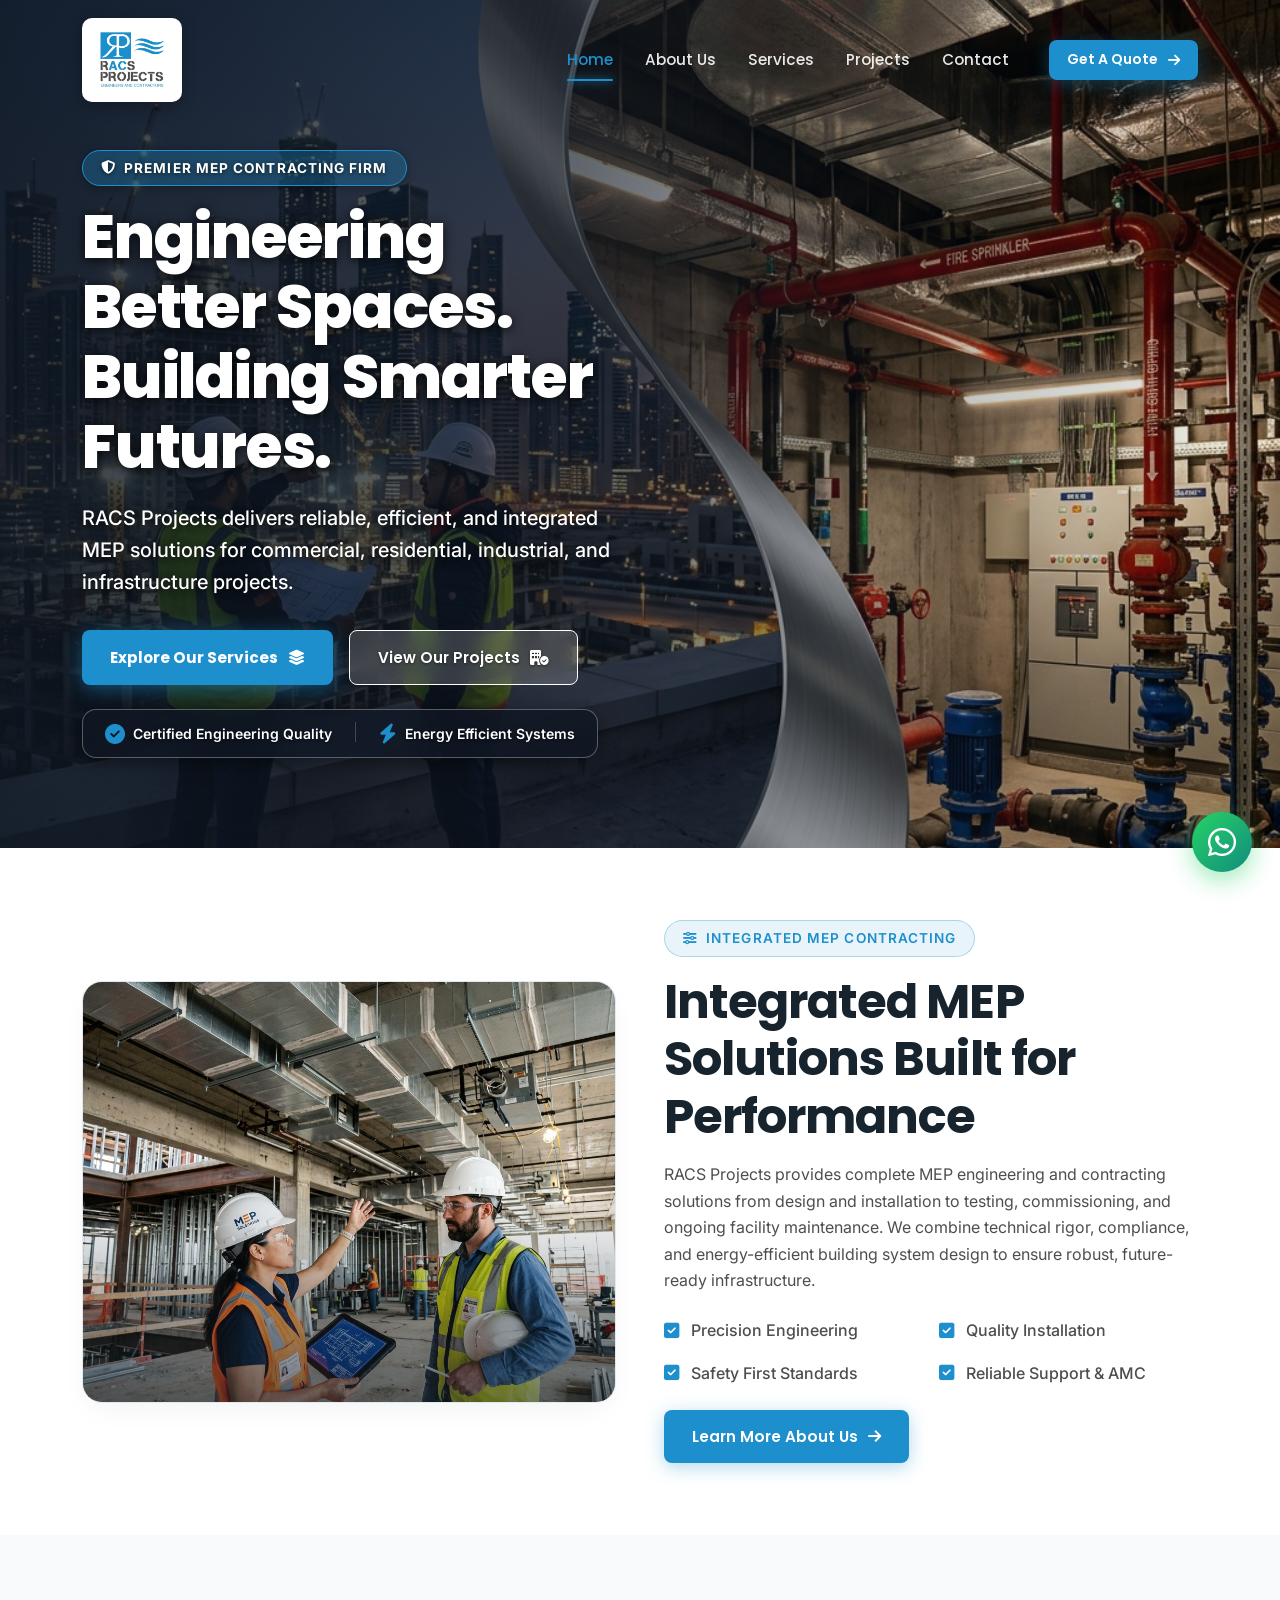
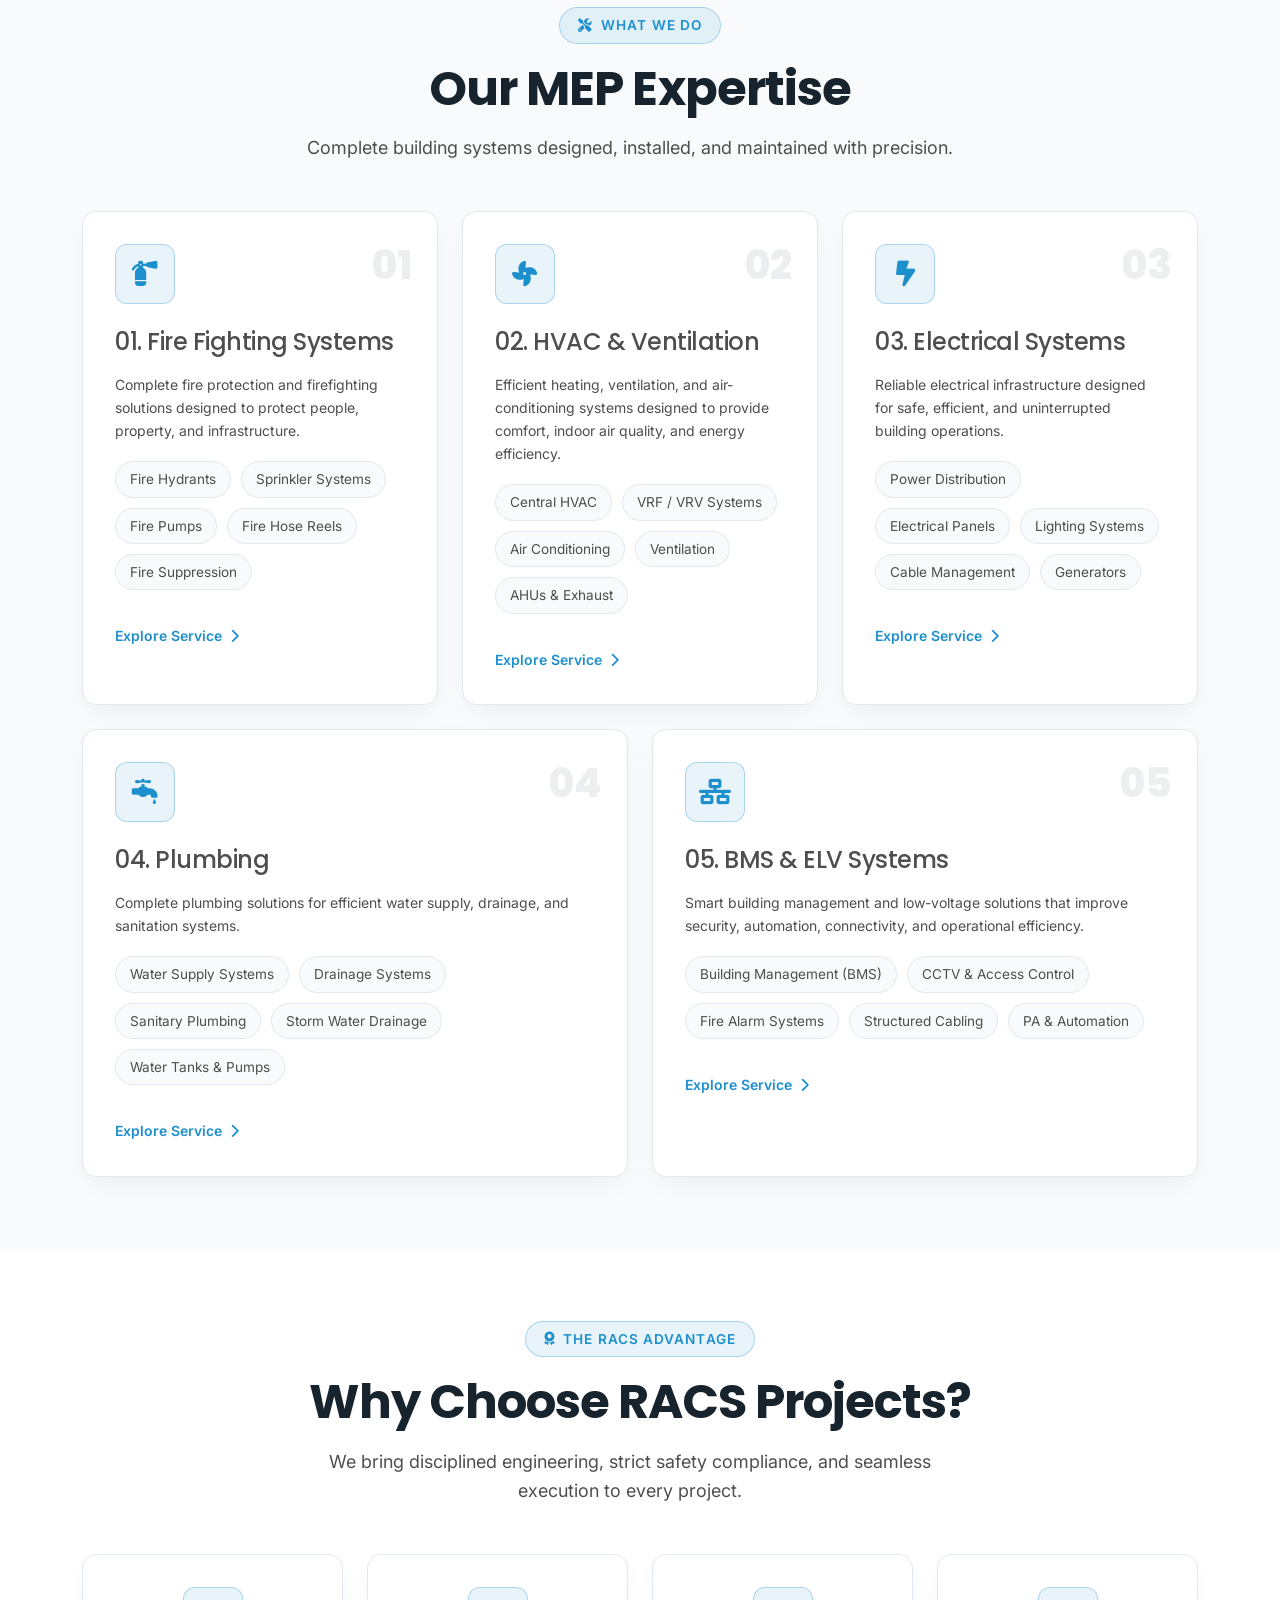
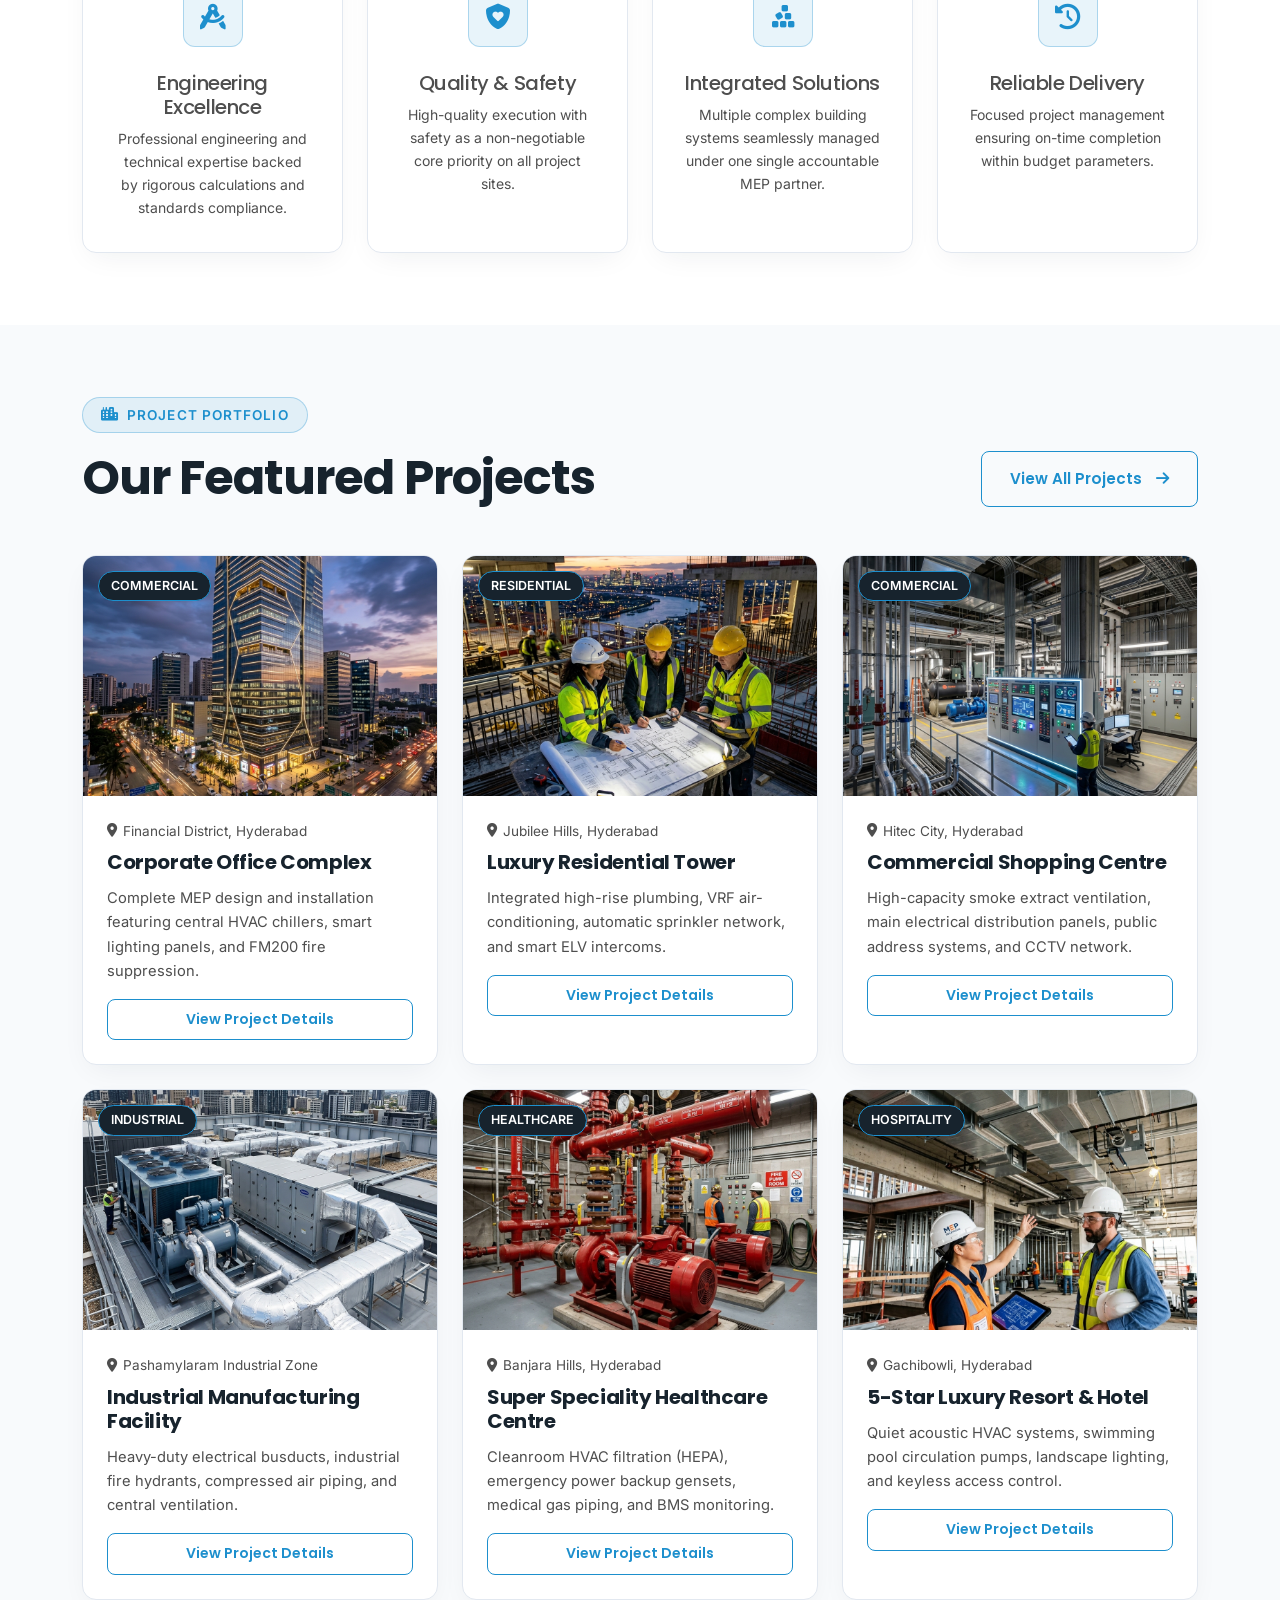
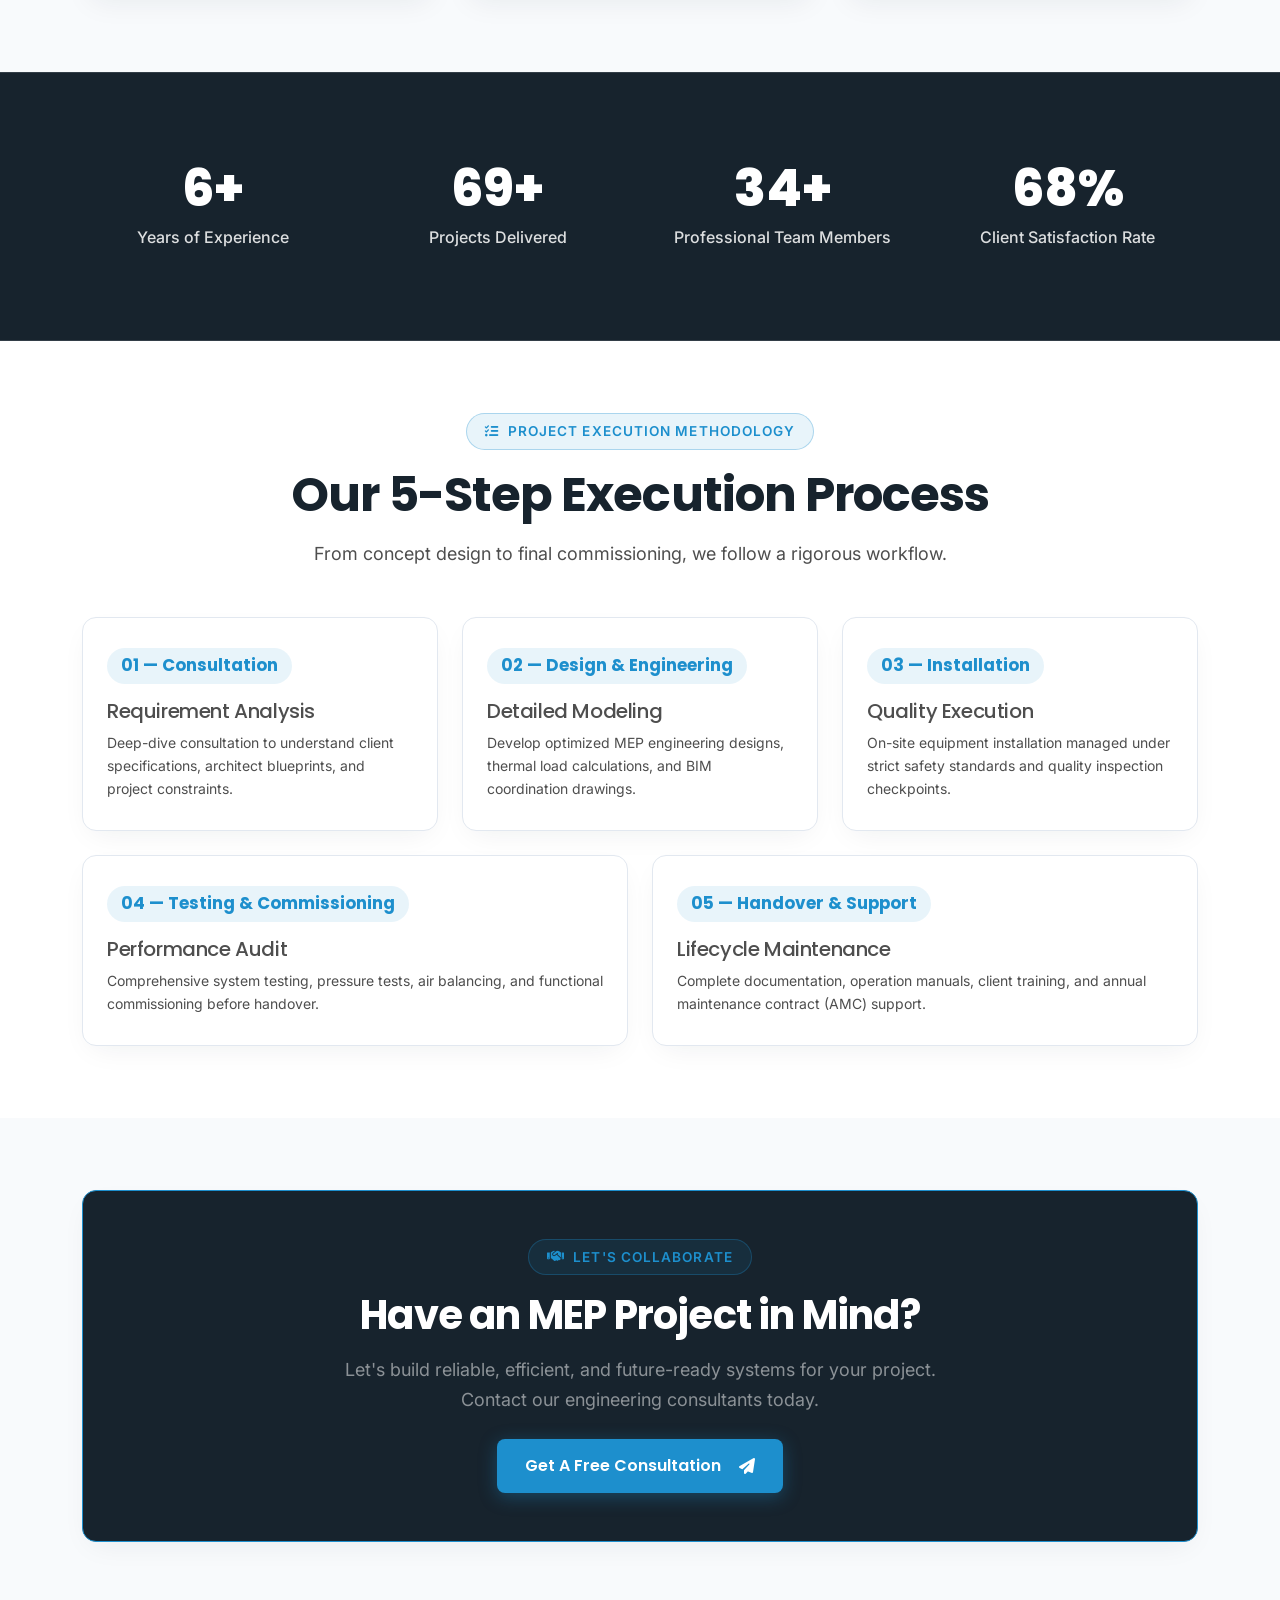
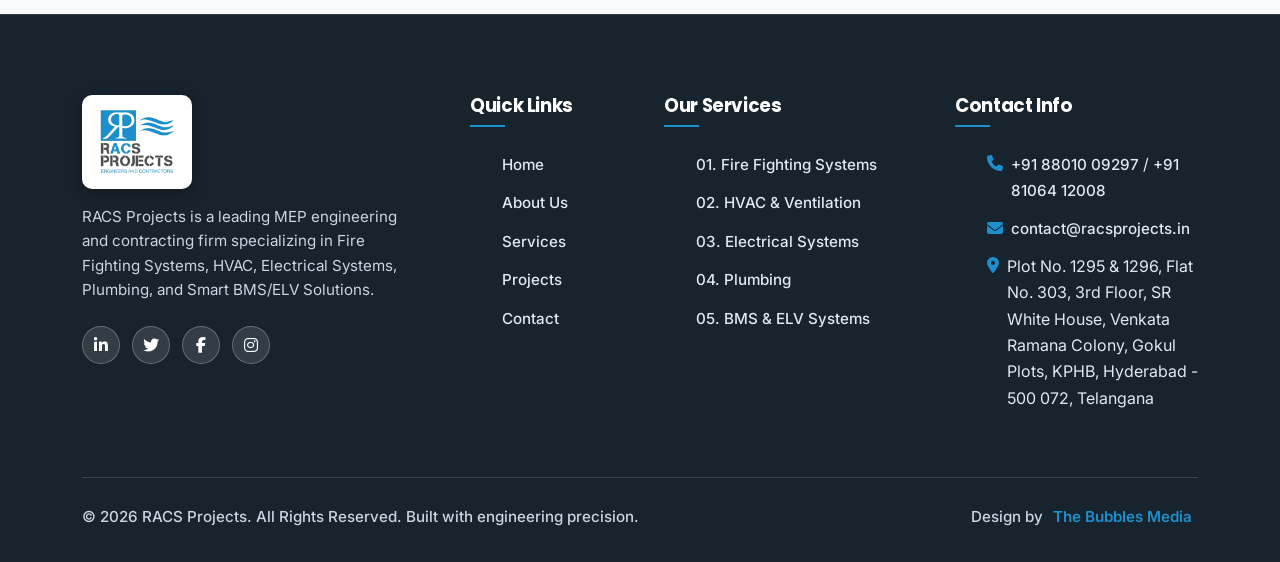
==== commit afb6a7cc: "gcg" ====
--- a/index.html
+++ b/index.html
@@ -857,6 +857,16 @@
   <!-- Bootstrap 5 JS Bundle -->
   <script src="https://cdn.jsdelivr.net/npm/bootstrap@5.3.3/dist/js/bootstrap.bundle.min.js"></script>
   
+  <!-- Floating WhatsApp Action Button (+91 88010 09297) -->
+  <a href="https://wa.me/918801009297?text=Hello%20RACS%20Projects,%20I%20would%20like%20to%20enquire%20about%20your%20MEP%20services." 
+     class="whatsapp-float-btn" 
+     target="_blank" 
+     rel="noopener noreferrer" 
+     aria-label="Chat on WhatsApp with RACS Projects">
+    <i class="fa-brands fa-whatsapp"></i>
+    <span class="whatsapp-tooltip">Chat on WhatsApp</span>
+  </a>
+
   <!-- Custom JS -->
   <script src="js/script.js"></script>
 </body>
--- a/css/style.css
+++ b/css/style.css
@@ -1006,3 +1006,83 @@
     padding: 24px;
   }
 }
+
+/* --------------------------------------------------------------------------
+   15. FLOATING WHATSAPP BUTTON
+   -------------------------------------------------------------------------- */
+.whatsapp-float-btn {
+  position: fixed;
+  bottom: 28px;
+  right: 28px;
+  width: 60px;
+  height: 60px;
+  background: linear-gradient(135deg, #25D366 0%, #128C7E 100%);
+  color: #ffffff !important;
+  border-radius: 50%;
+  text-align: center;
+  font-size: 32px;
+  box-shadow: 0 8px 24px rgba(37, 211, 102, 0.45);
+  z-index: 9999;
+  display: flex;
+  align-items: center;
+  justify-content: center;
+  text-decoration: none !important;
+  transition: all 0.3s cubic-bezier(0.175, 0.885, 0.32, 1.275);
+  animation: whatsappPulse 2.5s infinite;
+}
+
+.whatsapp-float-btn:hover {
+  transform: scale(1.12) rotate(6deg);
+  box-shadow: 0 12px 30px rgba(37, 211, 102, 0.6);
+  color: #ffffff !important;
+}
+
+.whatsapp-float-btn .whatsapp-tooltip {
+  position: absolute;
+  right: 72px;
+  background: #17232D;
+  color: #ffffff;
+  font-family: var(--font-body);
+  font-size: 0.82rem;
+  font-weight: 600;
+  padding: 6px 14px;
+  border-radius: 20px;
+  white-space: nowrap;
+  opacity: 0;
+  visibility: hidden;
+  transform: translateX(10px);
+  transition: all 0.3s ease;
+  box-shadow: 0 4px 15px rgba(0, 0, 0, 0.2);
+  pointer-events: none;
+}
+
+.whatsapp-float-btn:hover .whatsapp-tooltip {
+  opacity: 1;
+  visibility: visible;
+  transform: translateX(0);
+}
+
+@keyframes whatsappPulse {
+  0% {
+    box-shadow: 0 0 0 0 rgba(37, 211, 102, 0.6);
+  }
+  70% {
+    box-shadow: 0 0 0 16px rgba(37, 211, 102, 0);
+  }
+  100% {
+    box-shadow: 0 0 0 0 rgba(37, 211, 102, 0);
+  }
+}
+
+@media (max-width: 767.98px) {
+  .whatsapp-float-btn {
+    bottom: 20px;
+    right: 20px;
+    width: 54px;
+    height: 54px;
+    font-size: 28px;
+  }
+  .whatsapp-float-btn .whatsapp-tooltip {
+    display: none;
+  }
+}
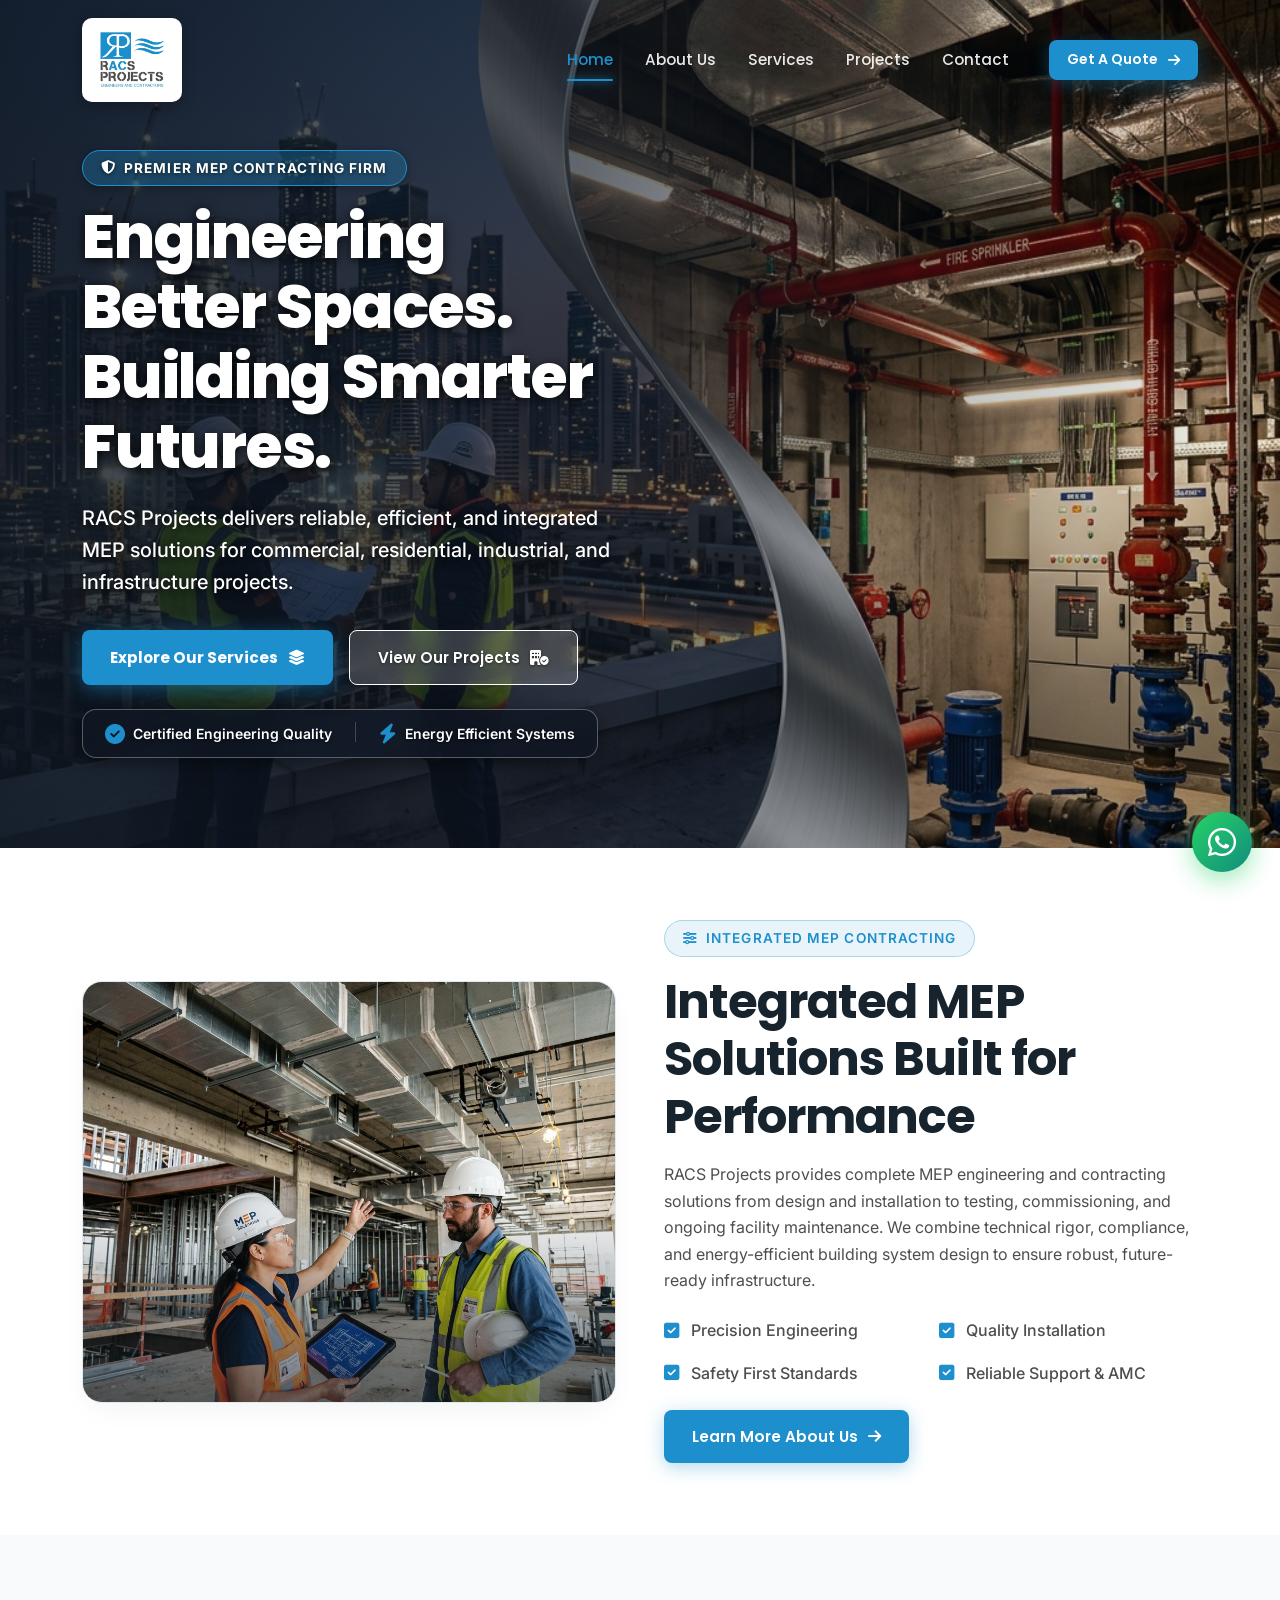
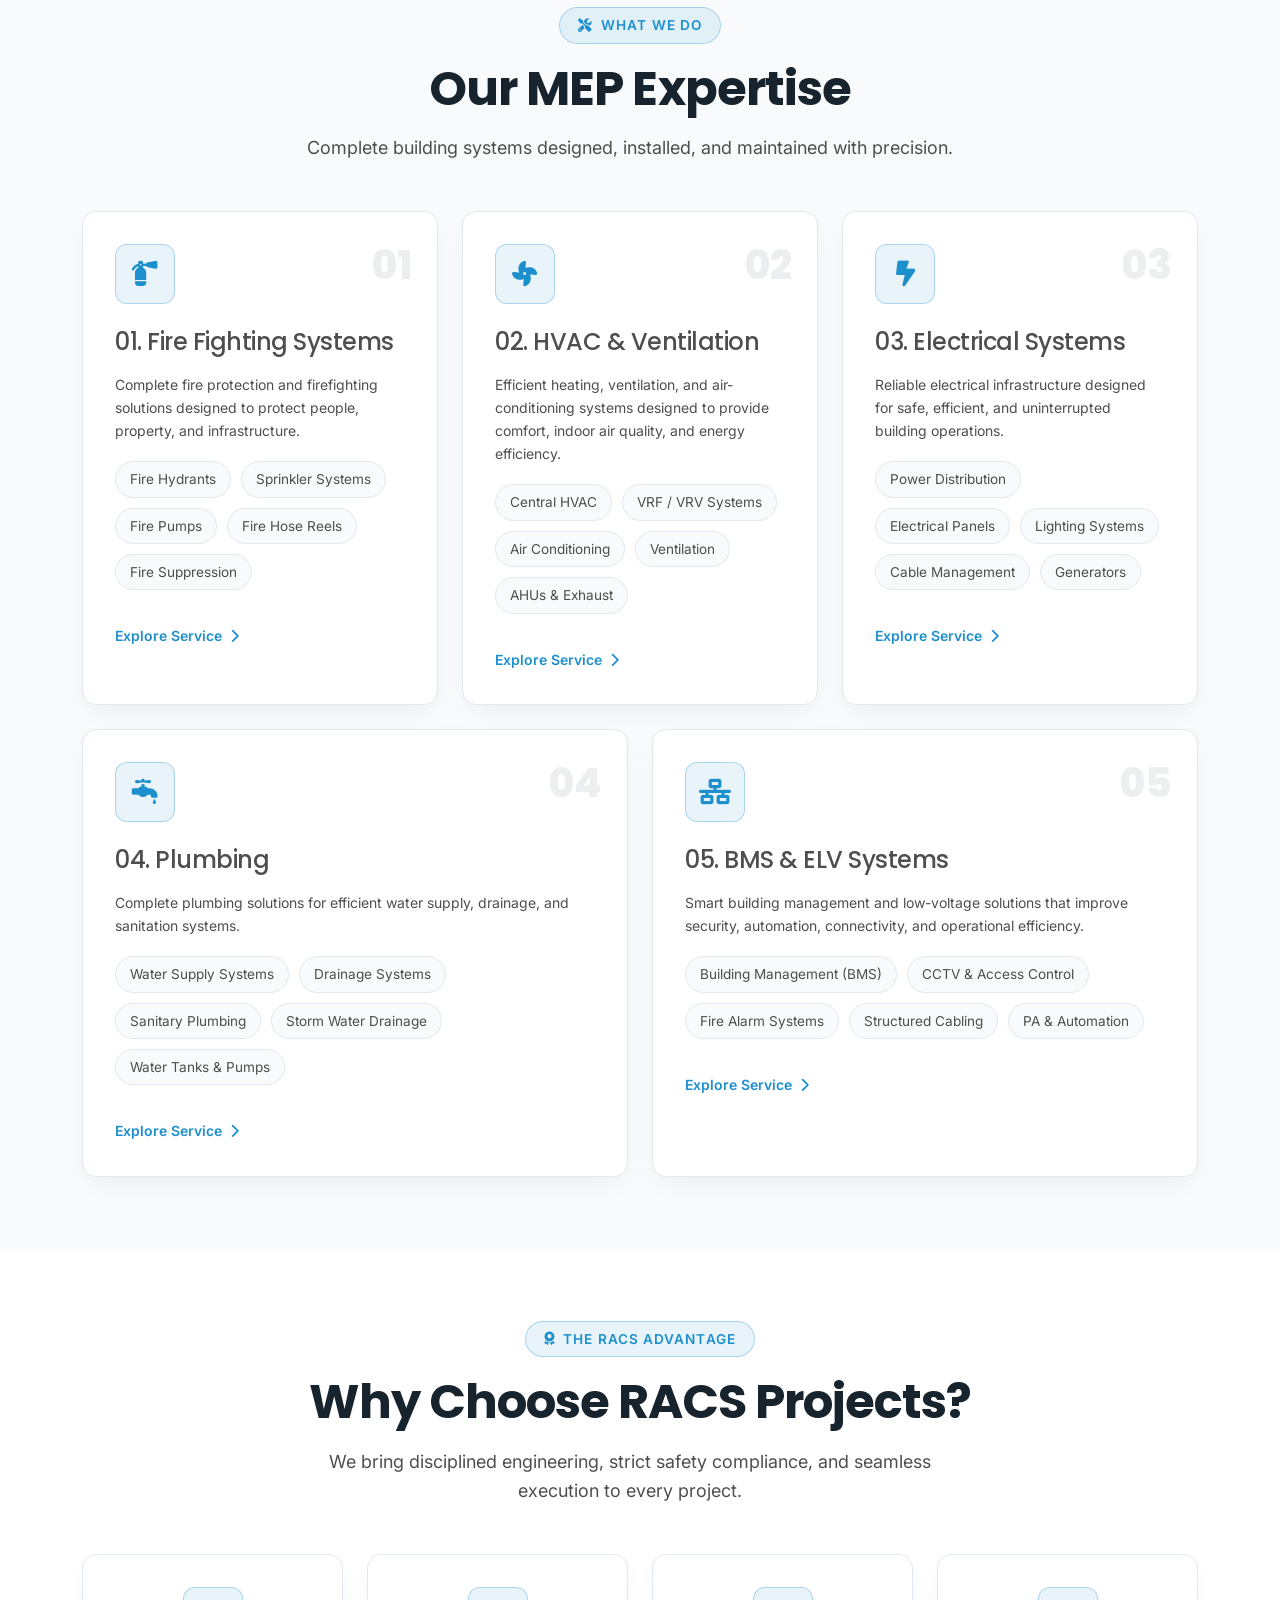
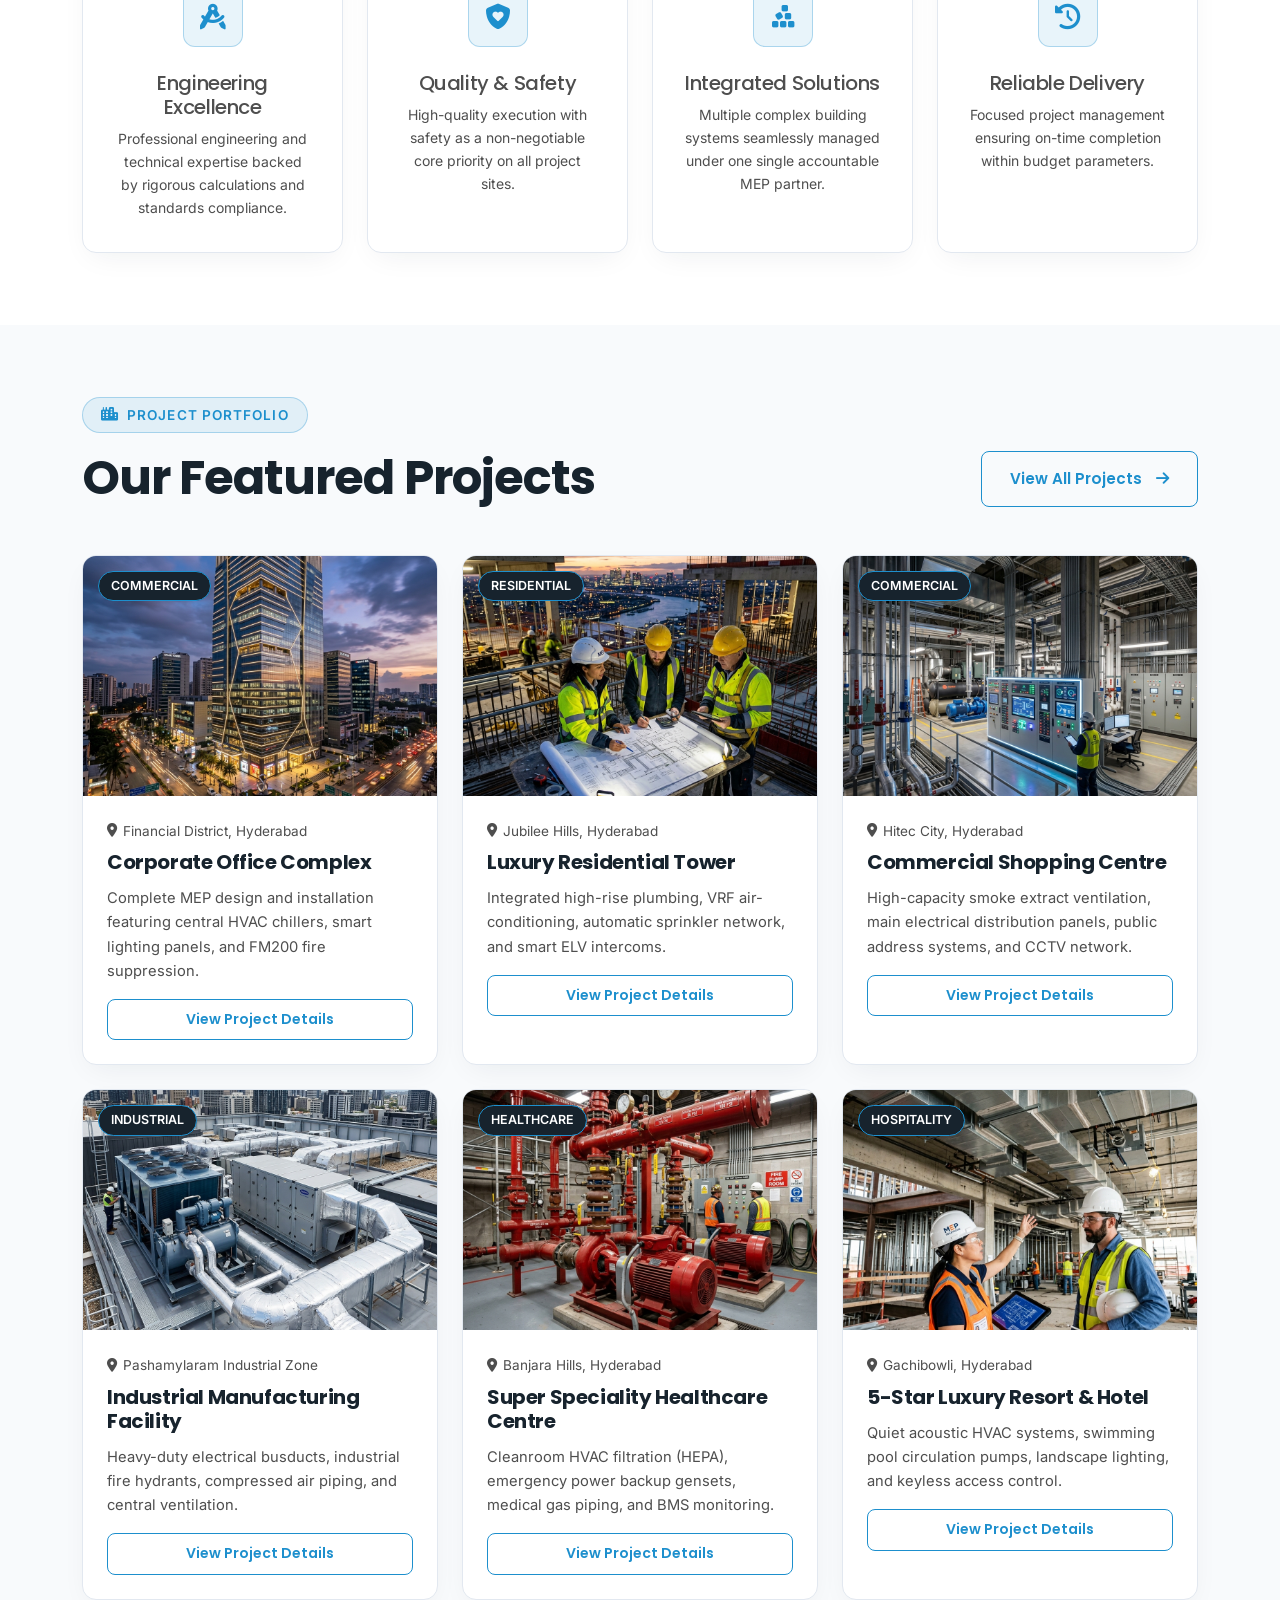
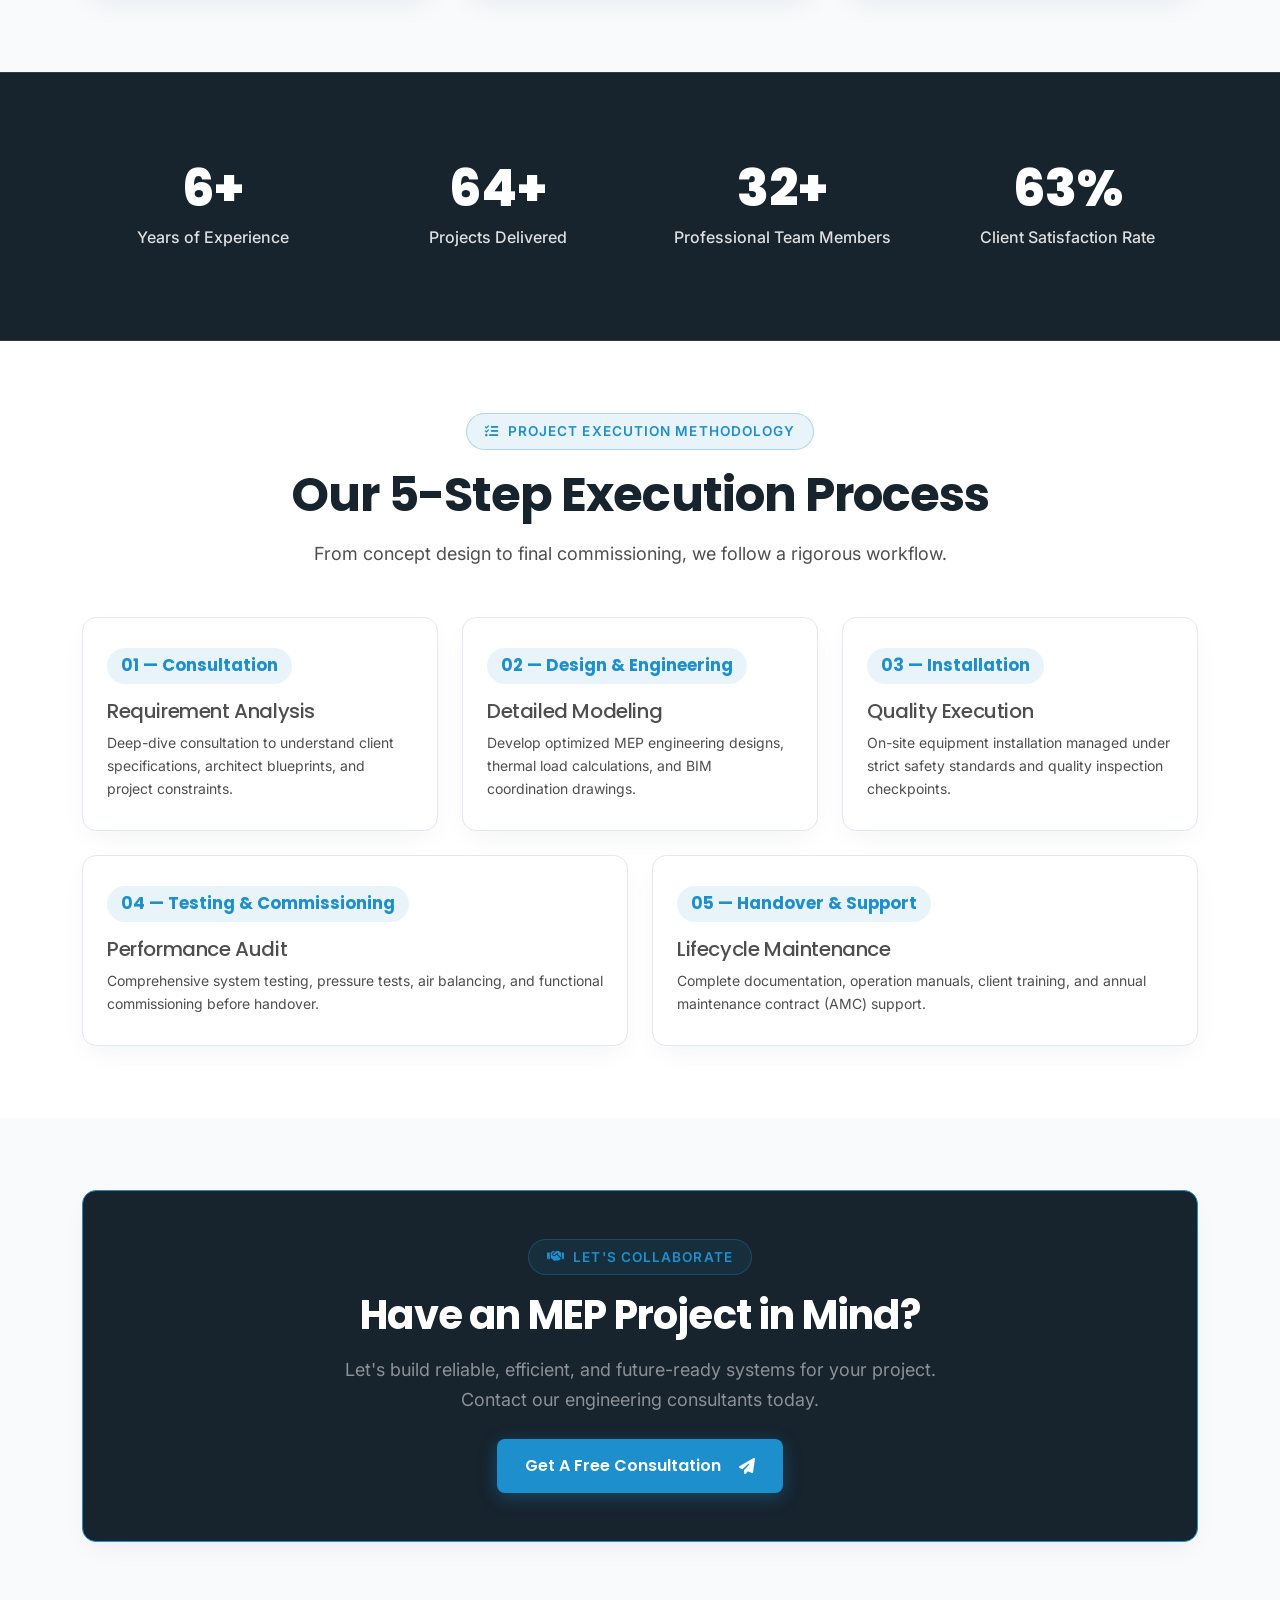
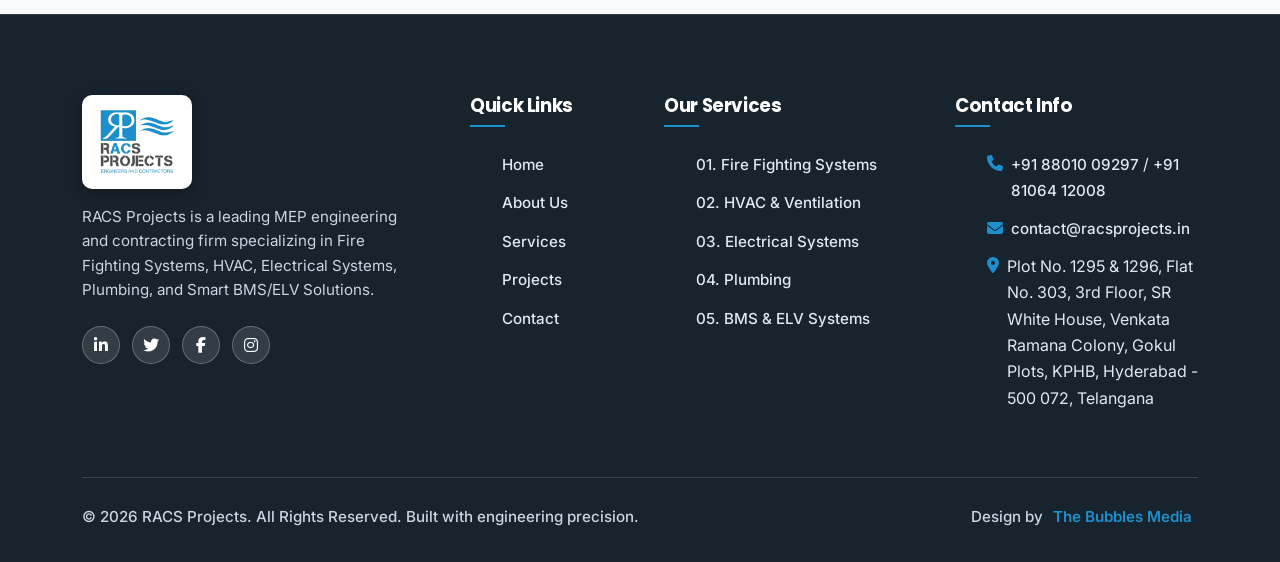
==== commit 2bf58db2: "gj" ====
--- a/index.html
+++ b/index.html
@@ -1,11 +1,14 @@
 <!DOCTYPE html>
 <html lang="en">
+
 <head>
   <meta charset="UTF-8">
   <meta name="viewport" content="width=device-width, initial-scale=1.0">
   <title>RACS Projects | Integrated MEP Engineering & Contracting Consultants</title>
-  <meta name="description" content="RACS Projects is a leading MEP contracting firm delivering Fire Fighting Systems, HVAC & Ventilation, Electrical Systems, Plumbing, and BMS & ELV Systems in Hyderabad, Telangana, India.">
-  <meta name="keywords" content="MEP engineering, MEP contractor Hyderabad, Fire Fighting Systems, HVAC contractor, Electrical contracting, Plumbing engineering, BMS ELV Systems, RACS Projects">
+  <meta name="description"
+    content="RACS Projects is a leading MEP contracting firm delivering Fire Fighting Systems, HVAC & Ventilation, Electrical Systems, Plumbing, and BMS & ELV Systems in Hyderabad, Telangana, India.">
+  <meta name="keywords"
+    content="MEP engineering, MEP contractor Hyderabad, Fire Fighting Systems, HVAC contractor, Electrical contracting, Plumbing engineering, BMS ELV Systems, RACS Projects">
   <meta name="author" content="RACS Projects">
   <meta name="robots" content="index, follow">
   <link rel="canonical" href="https://racsprojects.com/">
@@ -23,7 +26,8 @@
 
   <!-- Open Graph / Social Media Meta -->
   <meta property="og:title" content="RACS Projects | Premier MEP Engineering & Contracting">
-  <meta property="og:description" content="Engineering Better Spaces. Building Smarter Futures. Integrated Fire Fighting, HVAC, Electrical, Plumbing, and BMS/ELV Solutions.">
+  <meta property="og:description"
+    content="Engineering Better Spaces. Building Smarter Futures. Integrated Fire Fighting, HVAC, Electrical, Plumbing, and BMS/ELV Solutions.">
   <meta property="og:type" content="website">
   <meta property="og:url" content="https://racsprojects.com/">
   <meta property="og:image" content="https://racsprojects.com/assets/images/hero-bg.jpg">
@@ -31,7 +35,8 @@
   <!-- Twitter Meta Cards -->
   <meta name="twitter:card" content="summary_large_image">
   <meta name="twitter:title" content="RACS Projects | Premier MEP Engineering & Contracting">
-  <meta name="twitter:description" content="Integrated MEP engineering & contracting firm specializing in Fire Fighting, HVAC, Electrical, Plumbing, and BMS/ELV systems across India.">
+  <meta name="twitter:description"
+    content="Integrated MEP engineering & contracting firm specializing in Fire Fighting, HVAC, Electrical, Plumbing, and BMS/ELV systems across India.">
   <meta name="twitter:image" content="https://racsprojects.com/assets/images/hero-bg.jpg">
 
   <!-- Schema.org JSON-LD Structured Data (SEO / GEO / AEO / LLM) -->
@@ -119,39 +124,53 @@
   <!-- Google Fonts -->
   <link rel="preconnect" href="https://fonts.googleapis.com">
   <link rel="preconnect" href="https://fonts.gstatic.com" crossorigin>
-  <link href="https://fonts.googleapis.com/css2?family=Inter:wght@300;400;500;600;700&family=Poppins:wght@400;500;600;700;800&display=swap" rel="stylesheet">
+  <link
+    href="https://fonts.googleapis.com/css2?family=Inter:wght@300;400;500;600;700&family=Poppins:wght@400;500;600;700;800&display=swap"
+    rel="stylesheet">
 
   <!-- Bootstrap 5 CSS -->
   <link href="https://cdn.jsdelivr.net/npm/bootstrap@5.3.3/dist/css/bootstrap.min.css" rel="stylesheet">
-  
+
   <!-- Font Awesome Icons -->
   <link rel="stylesheet" href="https://cdnjs.cloudflare.com/ajax/libs/font-awesome/6.5.1/css/all.min.css">
 
   <!-- Google Tag Manager -->
-  <script>(function(w,d,s,l,i){w[l]=w[l]||[];w[l].push({'gtm.start':
-  new Date().getTime(),event:'gtm.js'});var f=d.getElementsByTagName(s)[0],
-  j=d.createElement(s),dl=l!='dataLayer'?'&l='+l:'';j.async=true;j.src=
-  'https://www.googletagmanager.com/gtm.js?id='+i+dl;f.parentNode.insertBefore(j,f);
-  })(window,document,'script','dataLayer','GTM-TD3SQTVT');</script>
+  <script>(function (w, d, s, l, i) {
+      w[l] = w[l] || []; w[l].push({
+        'gtm.start':
+          new Date().getTime(), event: 'gtm.js'
+      }); var f = d.getElementsByTagName(s)[0],
+        j = d.createElement(s), dl = l != 'dataLayer' ? '&l=' + l : ''; j.async = true; j.src =
+          'https://www.googletagmanager.com/gtm.js?id=' + i + dl; f.parentNode.insertBefore(j, f);
+    })(window, document, 'script', 'dataLayer', 'GTM-TD3SQTVT');</script>
   <!-- End Google Tag Manager -->
 
   <!-- Google tag (gtag.js) -->
   <script async src="https://www.googletagmanager.com/gtag/js?id=G-G542EDHJNM"></script>
   <script>
     window.dataLayer = window.dataLayer || [];
-    function gtag(){dataLayer.push(arguments);}
+    function gtag() { dataLayer.push(arguments); }
     gtag('js', new Date());
 
     gtag('config', 'G-G542EDHJNM');
   </script>
-
+  <!-- Google tag (gtag.js) -->
+  <script async src="https://www.googletagmanager.com/gtag/js?id=AW-11412148399"></script>
+  <script>
+    window.dataLayer = window.dataLayer || [];
+    function gtag() { dataLayer.push(arguments); }
+    gtag('js', new Date());
+
+    gtag('config', 'AW-11412148399');
+  </script>
   <!-- Custom Stylesheet -->
   <link rel="stylesheet" href="css/style.css">
 </head>
+
 <body>
   <!-- Google Tag Manager (noscript) -->
-  <noscript><iframe src="https://www.googletagmanager.com/ns.html?id=GTM-TD3SQTVT"
-  height="0" width="0" style="display:none;visibility:hidden"></iframe></noscript>
+  <noscript><iframe src="https://www.googletagmanager.com/ns.html?id=GTM-TD3SQTVT" height="0" width="0"
+      style="display:none;visibility:hidden"></iframe></noscript>
   <!-- End Google Tag Manager (noscript) -->
 
   <!-- ==========================================
@@ -162,7 +181,9 @@
       <a class="navbar-brand navbar-brand-racs" href="index.html">
         <img src="assets/images/logo.png" alt="RACS Projects Logo" class="brand-logo-img">
       </a>
-      <button class="navbar-toggler navbar-toggler-racs" type="button" data-bs-toggle="collapse" data-bs-target="#navbarContent" aria-controls="navbarContent" aria-expanded="false" aria-label="Toggle navigation">
+      <button class="navbar-toggler navbar-toggler-racs" type="button" data-bs-toggle="collapse"
+        data-bs-target="#navbarContent" aria-controls="navbarContent" aria-expanded="false"
+        aria-label="Toggle navigation">
         <i class="fa-solid fa-bars"></i>
       </button>
 
@@ -207,7 +228,8 @@
             Building Smarter Futures.
           </h1>
           <p class="hero-subtitle">
-            RACS Projects delivers reliable, efficient, and integrated MEP solutions for commercial, residential, industrial, and infrastructure projects.
+            RACS Projects delivers reliable, efficient, and integrated MEP solutions for commercial, residential,
+            industrial, and infrastructure projects.
           </p>
           <div class="d-flex flex-wrap gap-3">
             <a href="services.html" class="btn-racs btn-racs-primary">
@@ -254,7 +276,9 @@
             Integrated MEP Solutions Built for Performance
           </h2>
           <p class="text-muted-custom mb-4">
-            RACS Projects provides complete MEP engineering and contracting solutions from design and installation to testing, commissioning, and ongoing facility maintenance. We combine technical rigor, compliance, and energy-efficient building system design to ensure robust, future-ready infrastructure.
+            RACS Projects provides complete MEP engineering and contracting solutions from design and installation to
+            testing, commissioning, and ongoing facility maintenance. We combine technical rigor, compliance, and
+            energy-efficient building system design to ensure robust, future-ready infrastructure.
           </p>
 
           <div class="row g-3 mb-4">
@@ -313,7 +337,8 @@
             </div>
             <h3 class="h4 mb-3">01. Fire Fighting Systems</h3>
             <p class="text-muted-custom small mb-3">
-              Complete fire protection and firefighting solutions designed to protect people, property, and infrastructure.
+              Complete fire protection and firefighting solutions designed to protect people, property, and
+              infrastructure.
             </p>
             <div class="service-pill-list">
               <span class="service-pill">Fire Hydrants</span>
@@ -339,7 +364,8 @@
             </div>
             <h3 class="h4 mb-3">02. HVAC & Ventilation</h3>
             <p class="text-muted-custom small mb-3">
-              Efficient heating, ventilation, and air-conditioning systems designed to provide comfort, indoor air quality, and energy efficiency.
+              Efficient heating, ventilation, and air-conditioning systems designed to provide comfort, indoor air
+              quality, and energy efficiency.
             </p>
             <div class="service-pill-list">
               <span class="service-pill">Central HVAC</span>
@@ -417,7 +443,8 @@
             </div>
             <h3 class="h4 mb-3">05. BMS & ELV Systems</h3>
             <p class="text-muted-custom small mb-3">
-              Smart building management and low-voltage solutions that improve security, automation, connectivity, and operational efficiency.
+              Smart building management and low-voltage solutions that improve security, automation, connectivity, and
+              operational efficiency.
             </p>
             <div class="service-pill-list">
               <span class="service-pill">Building Management (BMS)</span>
@@ -536,7 +563,8 @@
               </div>
               <h3 class="project-title">Corporate Office Complex</h3>
               <p class="project-desc">
-                Complete MEP design and installation featuring central HVAC chillers, smart lighting panels, and FM200 fire suppression.
+                Complete MEP design and installation featuring central HVAC chillers, smart lighting panels, and FM200
+                fire suppression.
               </p>
               <a href="projects.html" class="btn-racs btn-racs-outline btn-sm-custom w-100">
                 View Project Details
@@ -558,7 +586,8 @@
               </div>
               <h3 class="project-title">Luxury Residential Tower</h3>
               <p class="project-desc">
-                Integrated high-rise plumbing, VRF air-conditioning, automatic sprinkler network, and smart ELV intercoms.
+                Integrated high-rise plumbing, VRF air-conditioning, automatic sprinkler network, and smart ELV
+                intercoms.
               </p>
               <a href="projects.html" class="btn-racs btn-racs-outline btn-sm-custom w-100">
                 View Project Details
@@ -580,7 +609,8 @@
               </div>
               <h3 class="project-title">Commercial Shopping Centre</h3>
               <p class="project-desc">
-                High-capacity smoke extract ventilation, main electrical distribution panels, public address systems, and CCTV network.
+                High-capacity smoke extract ventilation, main electrical distribution panels, public address systems,
+                and CCTV network.
               </p>
               <a href="projects.html" class="btn-racs btn-racs-outline btn-sm-custom w-100">
                 View Project Details
@@ -602,7 +632,8 @@
               </div>
               <h3 class="project-title">Industrial Manufacturing Facility</h3>
               <p class="project-desc">
-                Heavy-duty electrical busducts, industrial fire hydrants, compressed air piping, and central ventilation.
+                Heavy-duty electrical busducts, industrial fire hydrants, compressed air piping, and central
+                ventilation.
               </p>
               <a href="projects.html" class="btn-racs btn-racs-outline btn-sm-custom w-100">
                 View Project Details
@@ -624,7 +655,8 @@
               </div>
               <h3 class="project-title">Super Speciality Healthcare Centre</h3>
               <p class="project-desc">
-                Cleanroom HVAC filtration (HEPA), emergency power backup gensets, medical gas piping, and BMS monitoring.
+                Cleanroom HVAC filtration (HEPA), emergency power backup gensets, medical gas piping, and BMS
+                monitoring.
               </p>
               <a href="projects.html" class="btn-racs btn-racs-outline btn-sm-custom w-100">
                 View Project Details
@@ -646,7 +678,8 @@
               </div>
               <h3 class="project-title">5-Star Luxury Resort & Hotel</h3>
               <p class="project-desc">
-                Quiet acoustic HVAC systems, swimming pool circulation pumps, landscape lighting, and keyless access control.
+                Quiet acoustic HVAC systems, swimming pool circulation pumps, landscape lighting, and keyless access
+                control.
               </p>
               <a href="projects.html" class="btn-racs btn-racs-outline btn-sm-custom w-100">
                 View Project Details
@@ -766,12 +799,14 @@
        ========================================== -->
   <section class="py-5 bg-surface-slate">
     <div class="container py-4">
-      <div class="racs-card p-5 text-center position-relative overflow-hidden reveal-on-scroll bg-surface-dark" style="border-color: var(--brand-blue);">
+      <div class="racs-card p-5 text-center position-relative overflow-hidden reveal-on-scroll bg-surface-dark"
+        style="border-color: var(--brand-blue);">
         <div class="position-relative z-2">
           <span class="section-tag mb-3"><i class="fa-solid fa-handshake"></i> Let's Collaborate</span>
           <h2 class="display-6 fw-bold mb-3 text-white">Have an MEP Project in Mind?</h2>
           <p class="section-subtitle text-white-50 mx-auto mb-4" style="max-width: 650px;">
-            Let's build reliable, efficient, and future-ready systems for your project. Contact our engineering consultants today.
+            Let's build reliable, efficient, and future-ready systems for your project. Contact our engineering
+            consultants today.
           </p>
           <a href="contact.html" class="btn-racs btn-racs-primary fs-6">
             Get a Free Consultation <i class="fa-solid fa-paper-plane ms-2"></i>
@@ -793,7 +828,8 @@
             <img src="assets/images/logo.png" alt="RACS Projects Logo" class="brand-logo-img">
           </a>
           <p class="text-muted-custom small mb-4">
-            RACS Projects is a leading MEP engineering and contracting firm specializing in Fire Fighting Systems, HVAC, Electrical Systems, Plumbing, and Smart BMS/ELV Solutions.
+            RACS Projects is a leading MEP engineering and contracting firm specializing in Fire Fighting Systems, HVAC,
+            Electrical Systems, Plumbing, and Smart BMS/ELV Solutions.
           </p>
           <div>
             <a href="#" class="social-icon-btn"><i class="fa-brands fa-linkedin-in"></i></a>
@@ -833,7 +869,8 @@
           <ul class="footer-links">
             <li class="d-flex gap-2">
               <i class="fa-solid fa-phone text-accent-cyan mt-1"></i>
-              <span><a href="tel:+918801009297" class="p-0">+91 88010 09297</a> / <a href="tel:+918106412008" class="p-0">+91 81064 12008</a></span>
+              <span><a href="tel:+918801009297" class="p-0">+91 88010 09297</a> / <a href="tel:+918106412008"
+                  class="p-0">+91 81064 12008</a></span>
             </li>
             <li class="d-flex gap-2">
               <i class="fa-solid fa-envelope text-accent-cyan mt-1"></i>
@@ -841,28 +878,29 @@
             </li>
             <li class="d-flex gap-2">
               <i class="fa-solid fa-location-dot text-accent-cyan mt-1"></i>
-              <span>Plot No. 1295 &amp; 1296, Flat No. 303, 3rd Floor, SR White House, Venkata Ramana Colony, Gokul Plots, KPHB, Hyderabad - 500 072, Telangana</span>
+              <span>Plot No. 1295 &amp; 1296, Flat No. 303, 3rd Floor, SR White House, Venkata Ramana Colony, Gokul
+                Plots, KPHB, Hyderabad - 500 072, Telangana</span>
             </li>
           </ul>
         </div>
       </div>
 
-      <div class="footer-bottom d-flex flex-column flex-md-row align-items-center justify-content-between gap-2 text-center text-md-start">
+      <div
+        class="footer-bottom d-flex flex-column flex-md-row align-items-center justify-content-between gap-2 text-center text-md-start">
         <p class="mb-0">© 2026 RACS Projects. All Rights Reserved. Built with engineering precision.</p>
-        <p class="mb-0">Design by <a href="https://thebubblesmedia.com/" target="_blank" rel="noopener noreferrer" class="bubbles-media-link">The Bubbles Media</a></p>
+        <p class="mb-0">Design by <a href="https://thebubblesmedia.com/" target="_blank" rel="noopener noreferrer"
+            class="bubbles-media-link">The Bubbles Media</a></p>
       </div>
     </div>
   </footer>
 
   <!-- Bootstrap 5 JS Bundle -->
   <script src="https://cdn.jsdelivr.net/npm/bootstrap@5.3.3/dist/js/bootstrap.bundle.min.js"></script>
-  
+
   <!-- Floating WhatsApp Action Button (+91 88010 09297) -->
-  <a href="https://wa.me/918801009297?text=Hello%20RACS%20Projects,%20I%20would%20like%20to%20enquire%20about%20your%20MEP%20services." 
-     class="whatsapp-float-btn" 
-     target="_blank" 
-     rel="noopener noreferrer" 
-     aria-label="Chat on WhatsApp with RACS Projects">
+  <a href="https://wa.me/918801009297?text=Hello%20RACS%20Projects,%20I%20would%20like%20to%20enquire%20about%20your%20MEP%20services."
+    class="whatsapp-float-btn" target="_blank" rel="noopener noreferrer"
+    aria-label="Chat on WhatsApp with RACS Projects">
     <i class="fa-brands fa-whatsapp"></i>
     <span class="whatsapp-tooltip">Chat on WhatsApp</span>
   </a>
@@ -870,4 +908,5 @@
   <!-- Custom JS -->
   <script src="js/script.js"></script>
 </body>
-</html>
+
+</html>
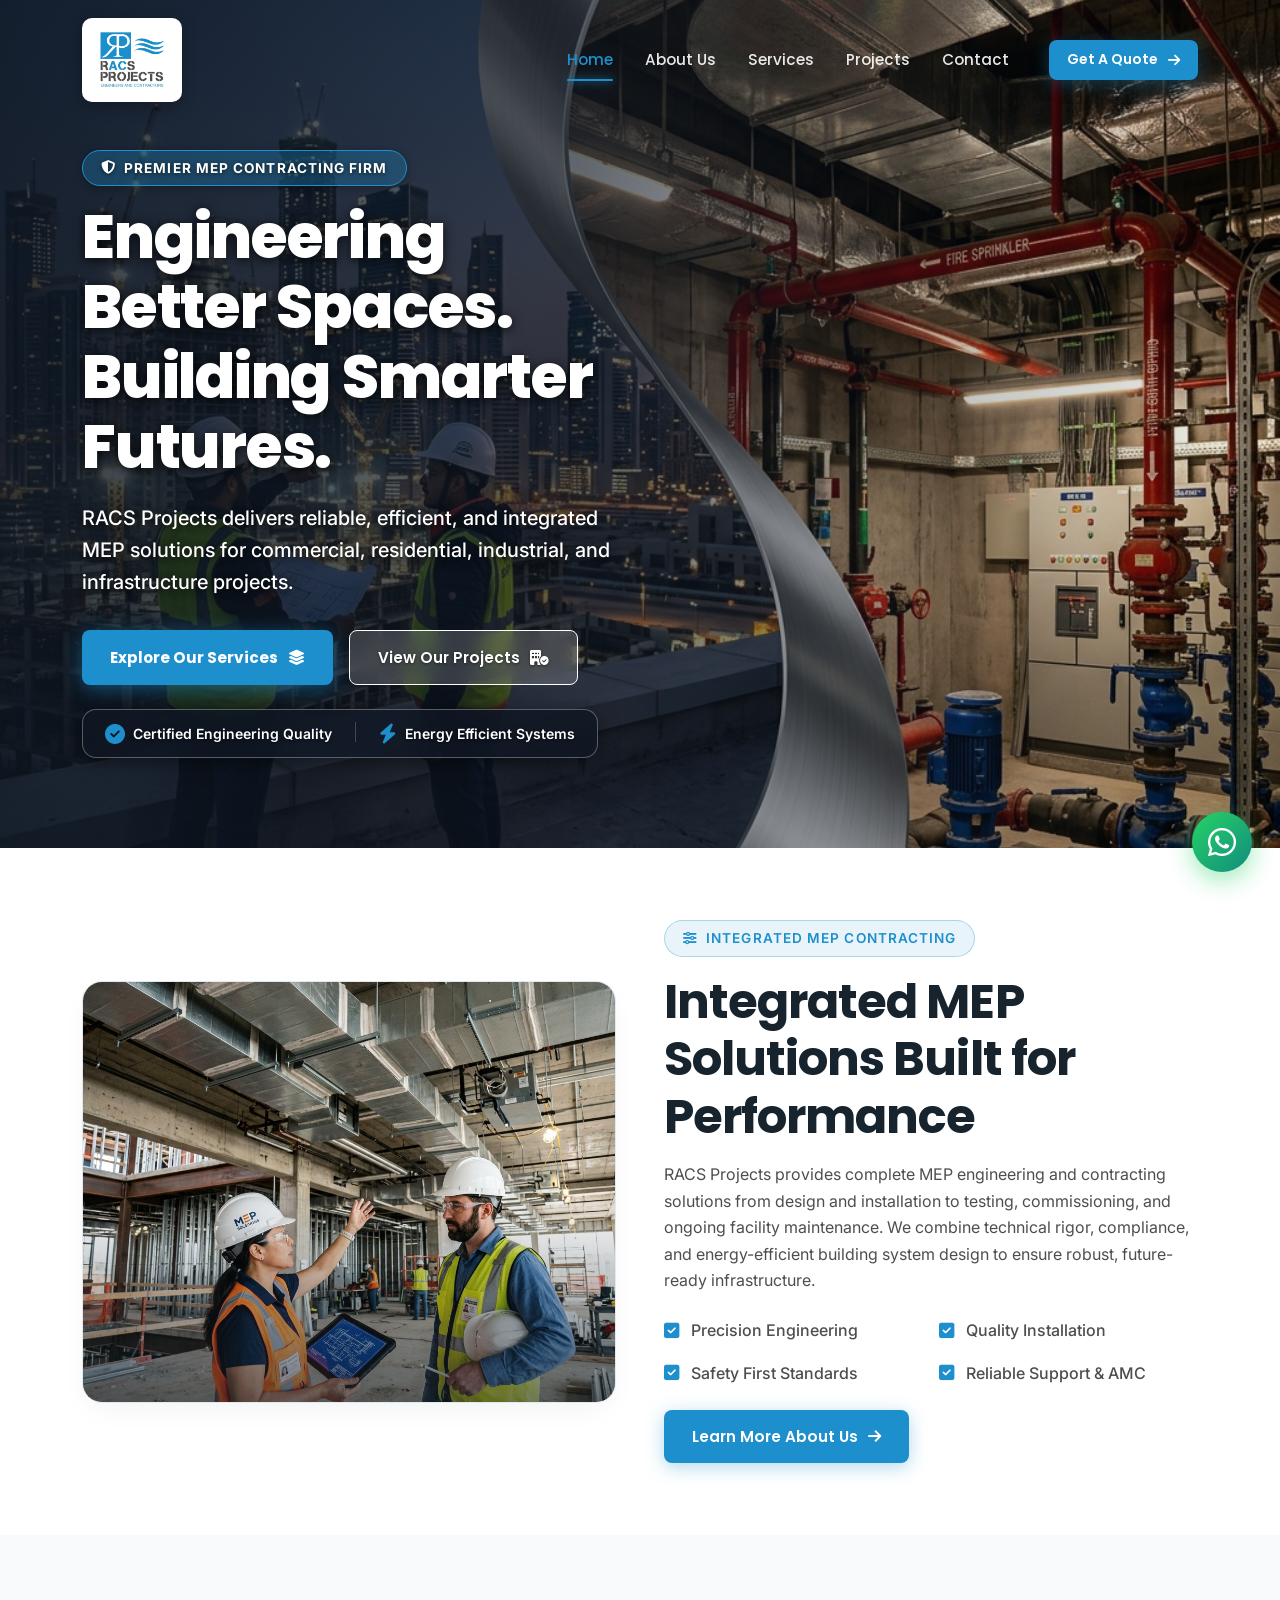
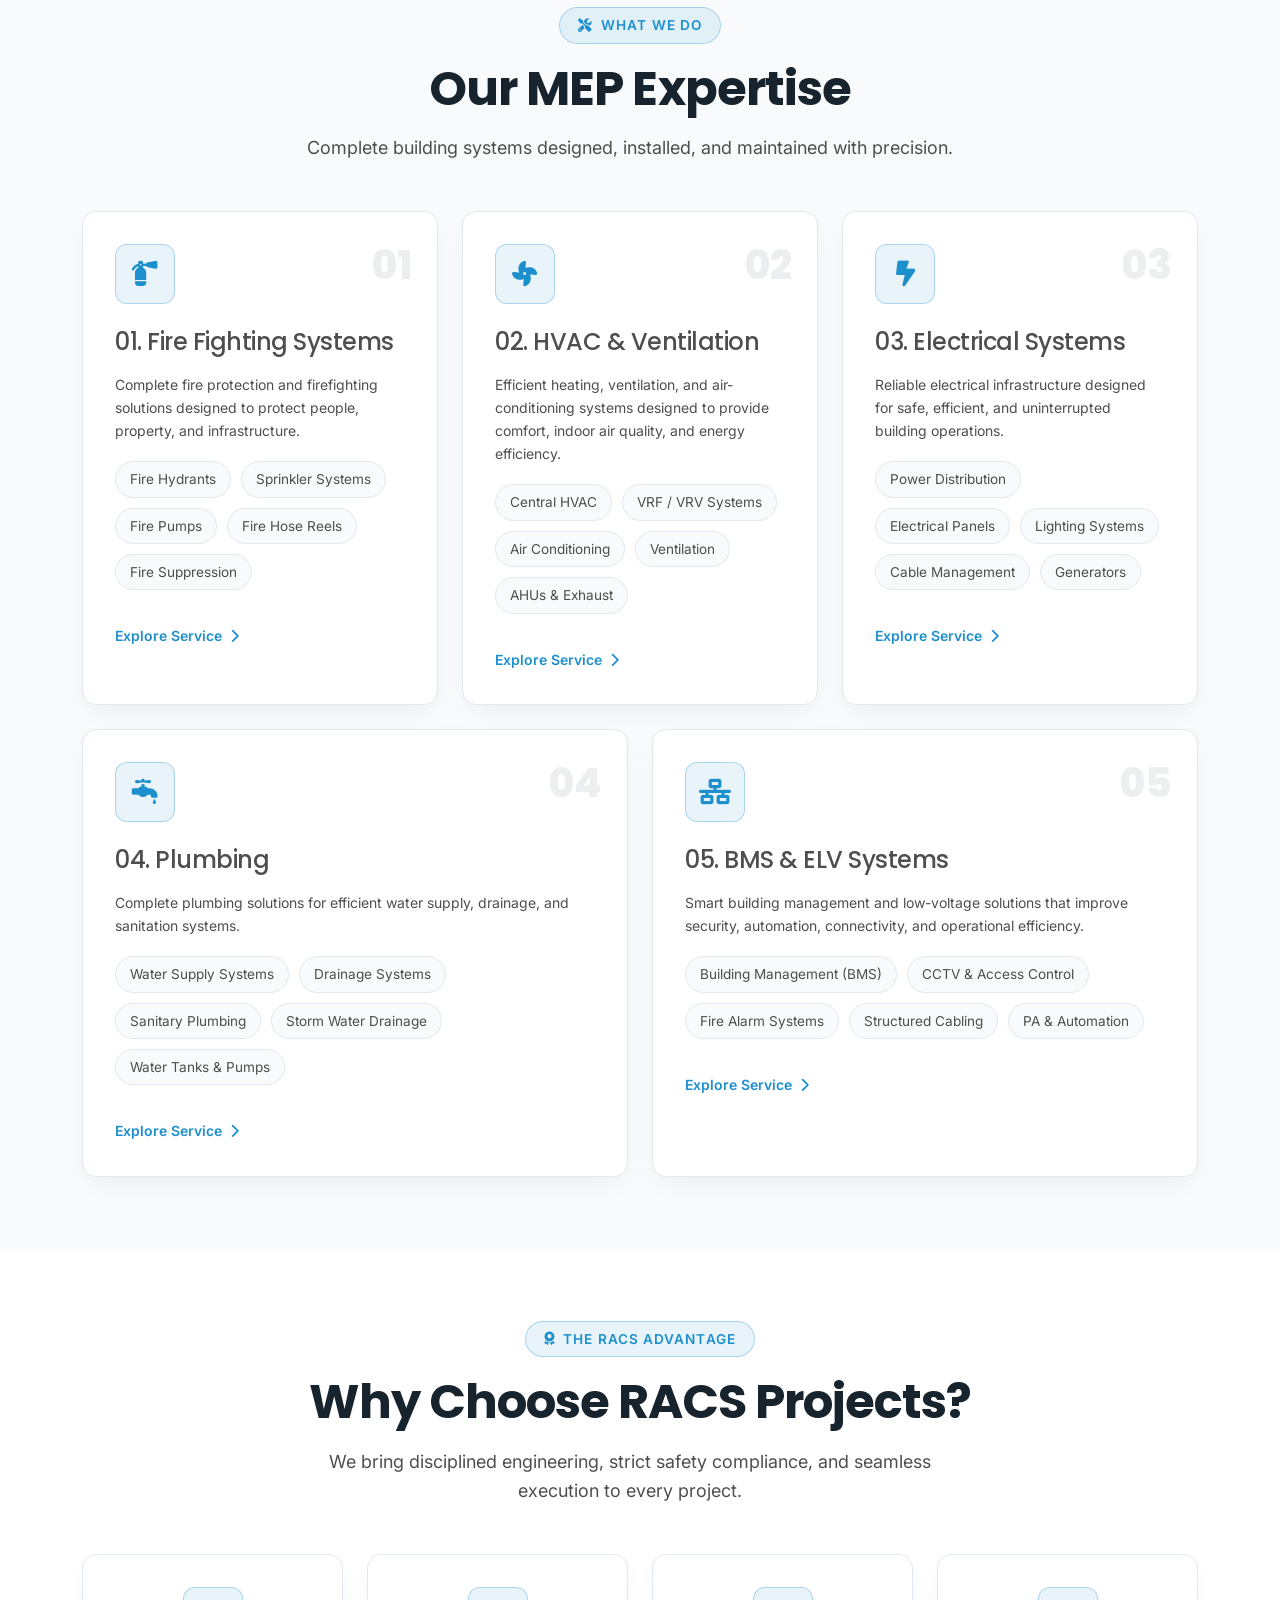
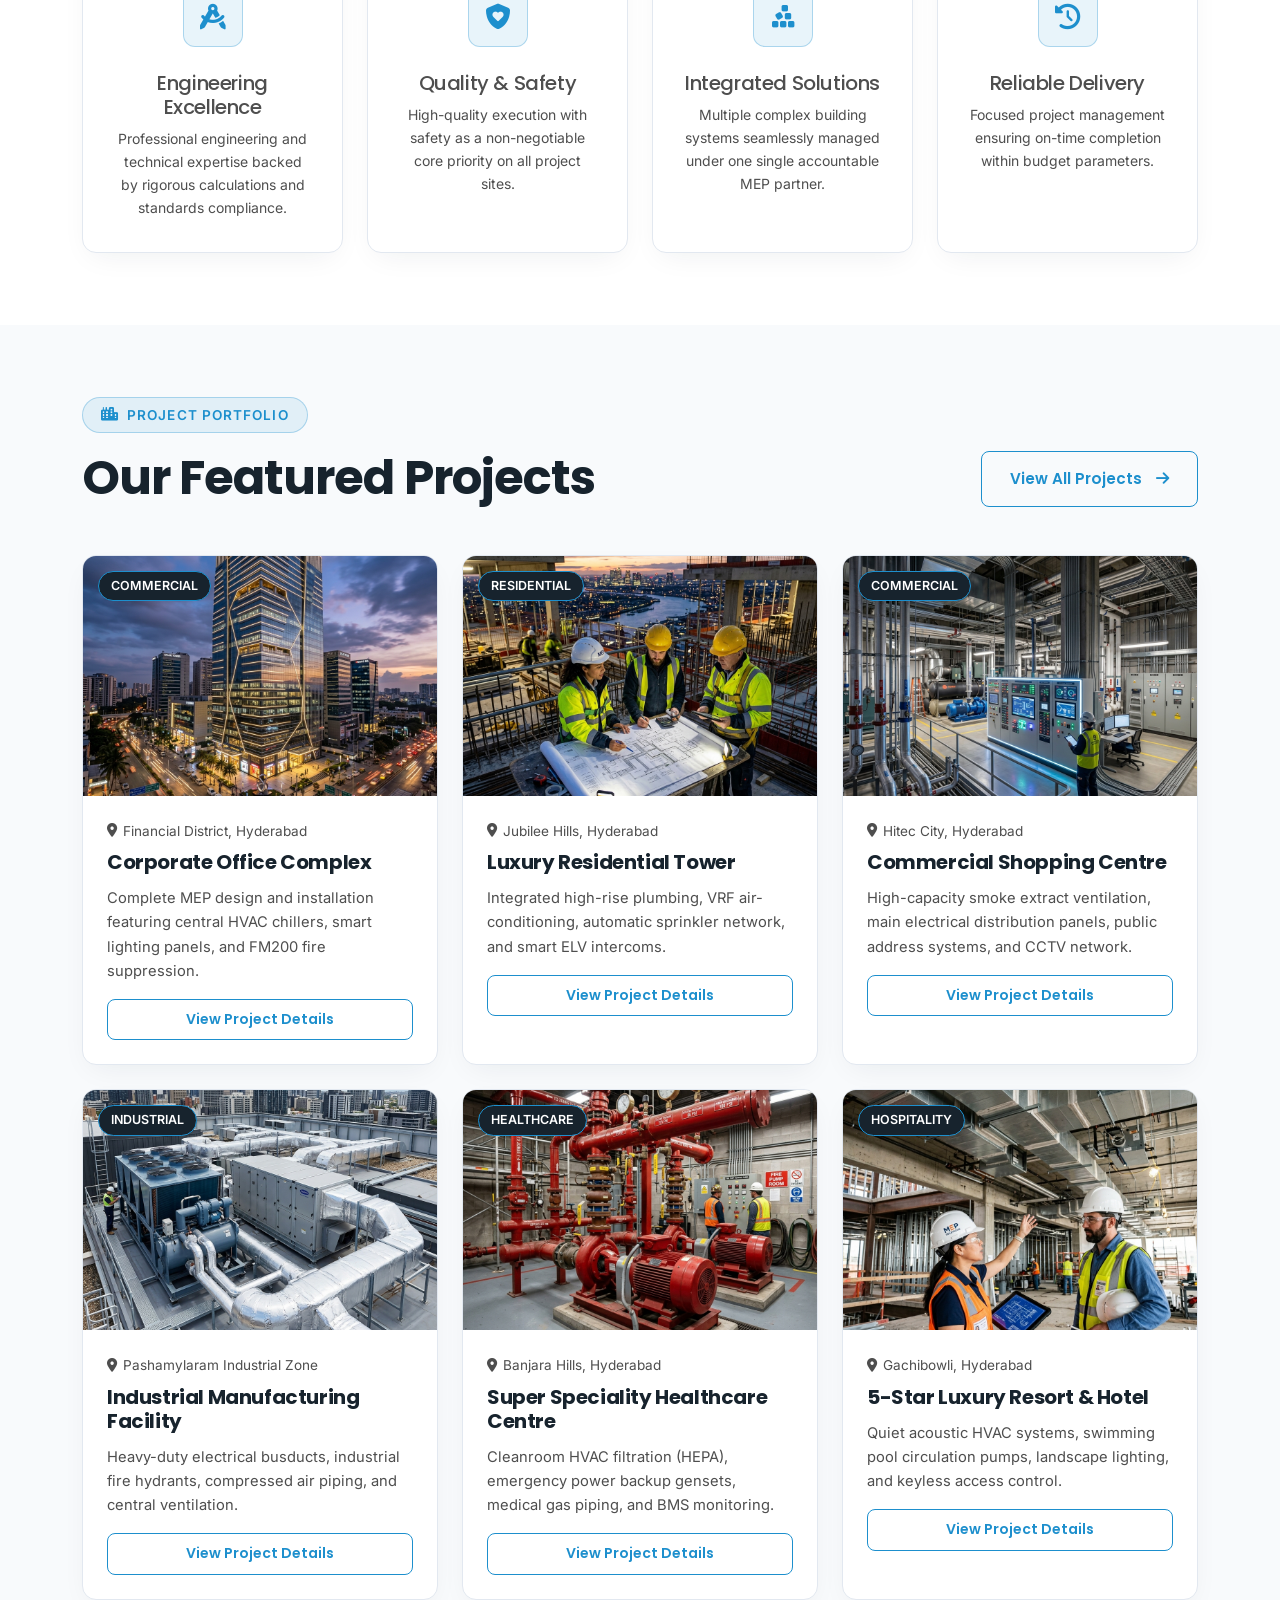
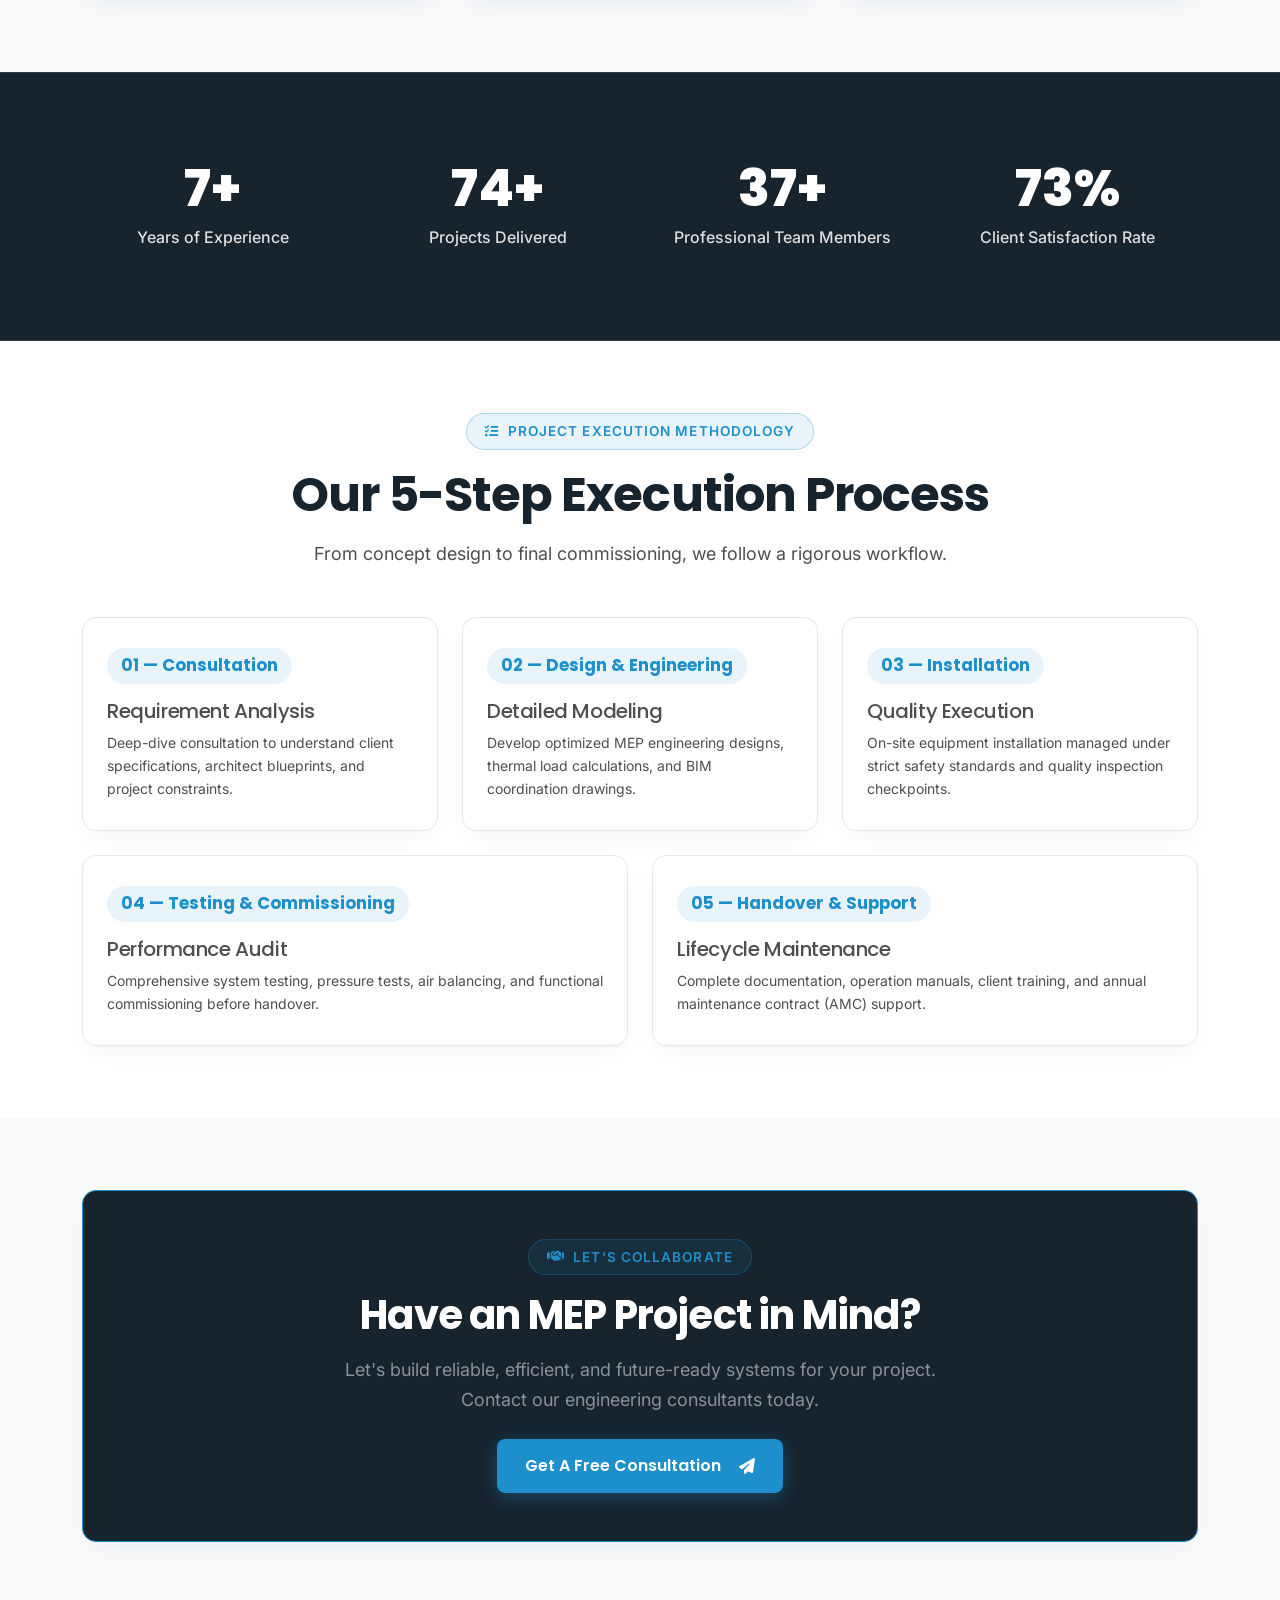
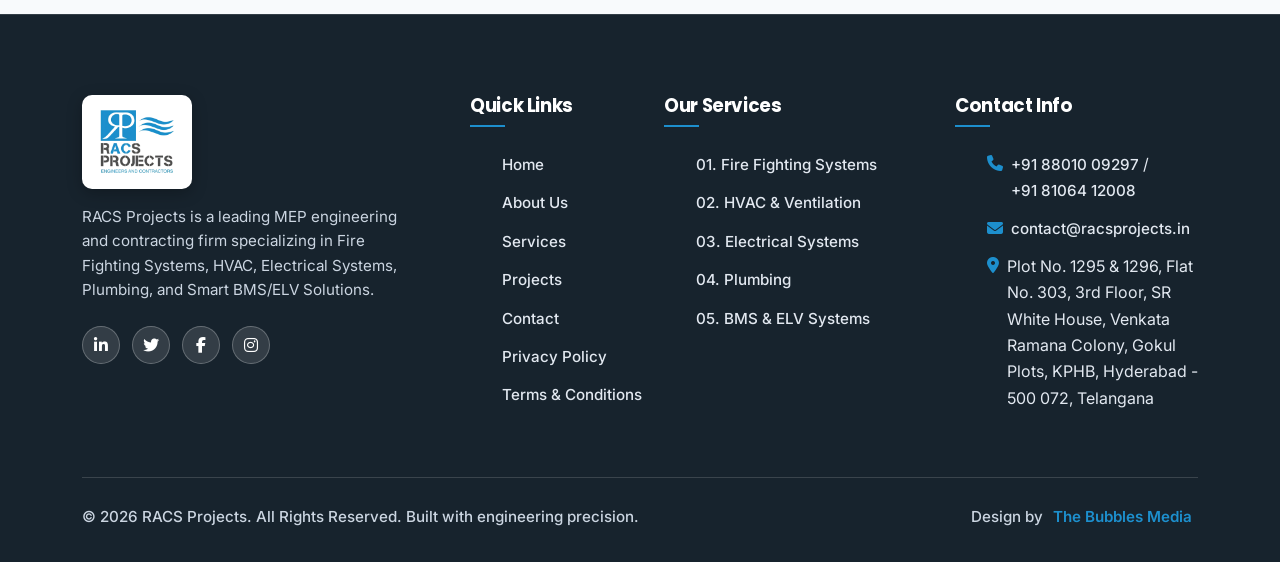
==== commit 2c08f2e6: "hv" ====
--- a/index.html
+++ b/index.html
@@ -848,6 +848,8 @@
             <li><a href="services.html">Services</a></li>
             <li><a href="projects.html">Projects</a></li>
             <li><a href="contact.html">Contact</a></li>
+            <li><a href="privacy-policy.html">Privacy Policy</a></li>
+            <li><a href="terms-and-conditions.html">Terms &amp; Conditions</a></li>
           </ul>
         </div>
 
--- a/css/style.css
+++ b/css/style.css
@@ -848,12 +848,14 @@
   color: #E2E8F0 !important;
   font-size: 0.95rem;
   font-weight: 500;
+  display: inline-block;
+  white-space: nowrap;
   transition: var(--transition-fast);
 }
 
 .footer-links a:hover {
   color: #1D8FCD !important;
-  padding-left: 6px;
+  transform: translateX(6px);
 }
 
 .social-icon-btn {
@@ -1086,3 +1088,135 @@
     display: none;
   }
 }
+
+/* --------------------------------------------------------------------------
+   16. LEGAL & POLICY PAGES STYLES
+   -------------------------------------------------------------------------- */
+.legal-toc-card {
+  position: sticky;
+  top: 110px;
+  background: var(--bg-light);
+  border: 1px solid var(--border-light);
+  border-radius: var(--radius-md);
+  padding: 24px;
+  box-shadow: var(--shadow-subtle);
+}
+
+.legal-toc-title {
+  font-size: 1.1rem;
+  font-weight: 700;
+  color: var(--brand-navy-dark);
+  padding-bottom: 12px;
+  margin-bottom: 16px;
+  border-bottom: 2px solid var(--brand-blue-light);
+  display: flex;
+  align-items: center;
+  gap: 10px;
+}
+
+.legal-toc-list {
+  list-style: none;
+  padding: 0;
+  margin: 0;
+  display: flex;
+  flex-direction: column;
+  gap: 6px;
+}
+
+.legal-toc-link {
+  display: flex;
+  align-items: center;
+  gap: 10px;
+  padding: 8px 12px;
+  color: var(--brand-charcoal);
+  font-size: 0.88rem;
+  font-weight: 500;
+  border-radius: var(--radius-sm);
+  transition: var(--transition-fast);
+  text-decoration: none;
+}
+
+.legal-toc-link:hover,
+.legal-toc-link.active {
+  background: var(--brand-blue-light);
+  color: var(--brand-blue);
+  font-weight: 600;
+  transform: translateX(4px);
+}
+
+.legal-content-section {
+  background: var(--bg-light);
+  border: 1px solid var(--border-light);
+  border-radius: var(--radius-md);
+  padding: 36px;
+  margin-bottom: 32px;
+  box-shadow: var(--shadow-subtle);
+  scroll-margin-top: 110px;
+}
+
+.legal-section-header {
+  display: flex;
+  align-items: center;
+  gap: 14px;
+  margin-bottom: 20px;
+  padding-bottom: 14px;
+  border-bottom: 1px solid var(--border-light);
+}
+
+.legal-section-icon {
+  width: 44px;
+  height: 44px;
+  border-radius: var(--radius-sm);
+  background: var(--brand-blue-light);
+  color: var(--brand-blue);
+  display: flex;
+  align-items: center;
+  justify-content: center;
+  font-size: 1.2rem;
+  flex-shrink: 0;
+}
+
+.legal-section-title {
+  font-size: 1.35rem;
+  font-weight: 700;
+  color: var(--brand-navy-dark);
+  margin: 0;
+}
+
+.legal-callout {
+  background: var(--bg-light-gray);
+  border-left: 4px solid var(--brand-blue);
+  padding: 20px 24px;
+  border-radius: 0 var(--radius-sm) var(--radius-sm) 0;
+  margin: 20px 0;
+}
+
+.legal-callout-title {
+  font-weight: 700;
+  color: var(--brand-navy-dark);
+  margin-bottom: 6px;
+}
+
+.legal-list {
+  padding-left: 20px;
+  margin-bottom: 1rem;
+}
+
+.legal-list li {
+  margin-bottom: 8px;
+  color: var(--brand-charcoal);
+}
+
+.legal-meta-badge {
+  display: inline-flex;
+  align-items: center;
+  gap: 8px;
+  padding: 6px 16px;
+  background: var(--bg-light-gray);
+  border: 1px solid var(--border-light);
+  border-radius: var(--radius-full);
+  font-size: 0.85rem;
+  color: var(--text-muted);
+  margin-bottom: 24px;
+}
+
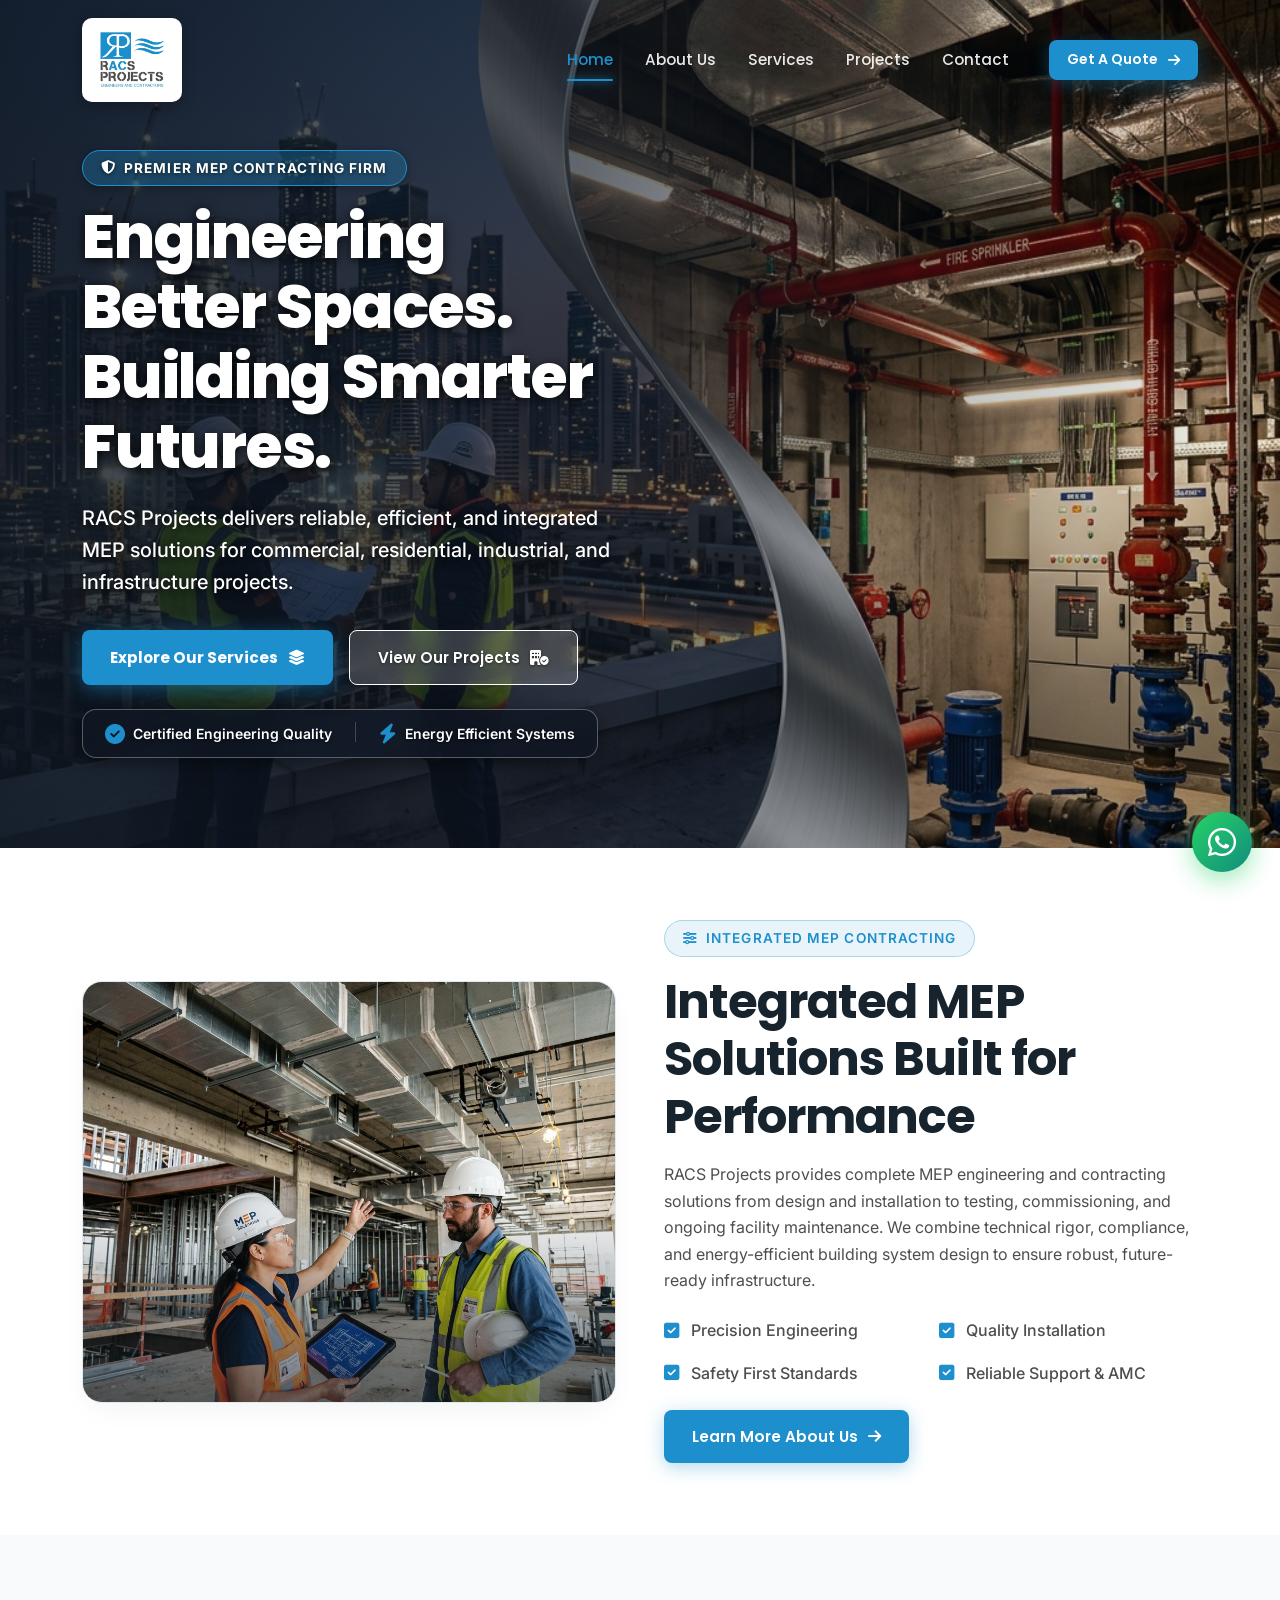
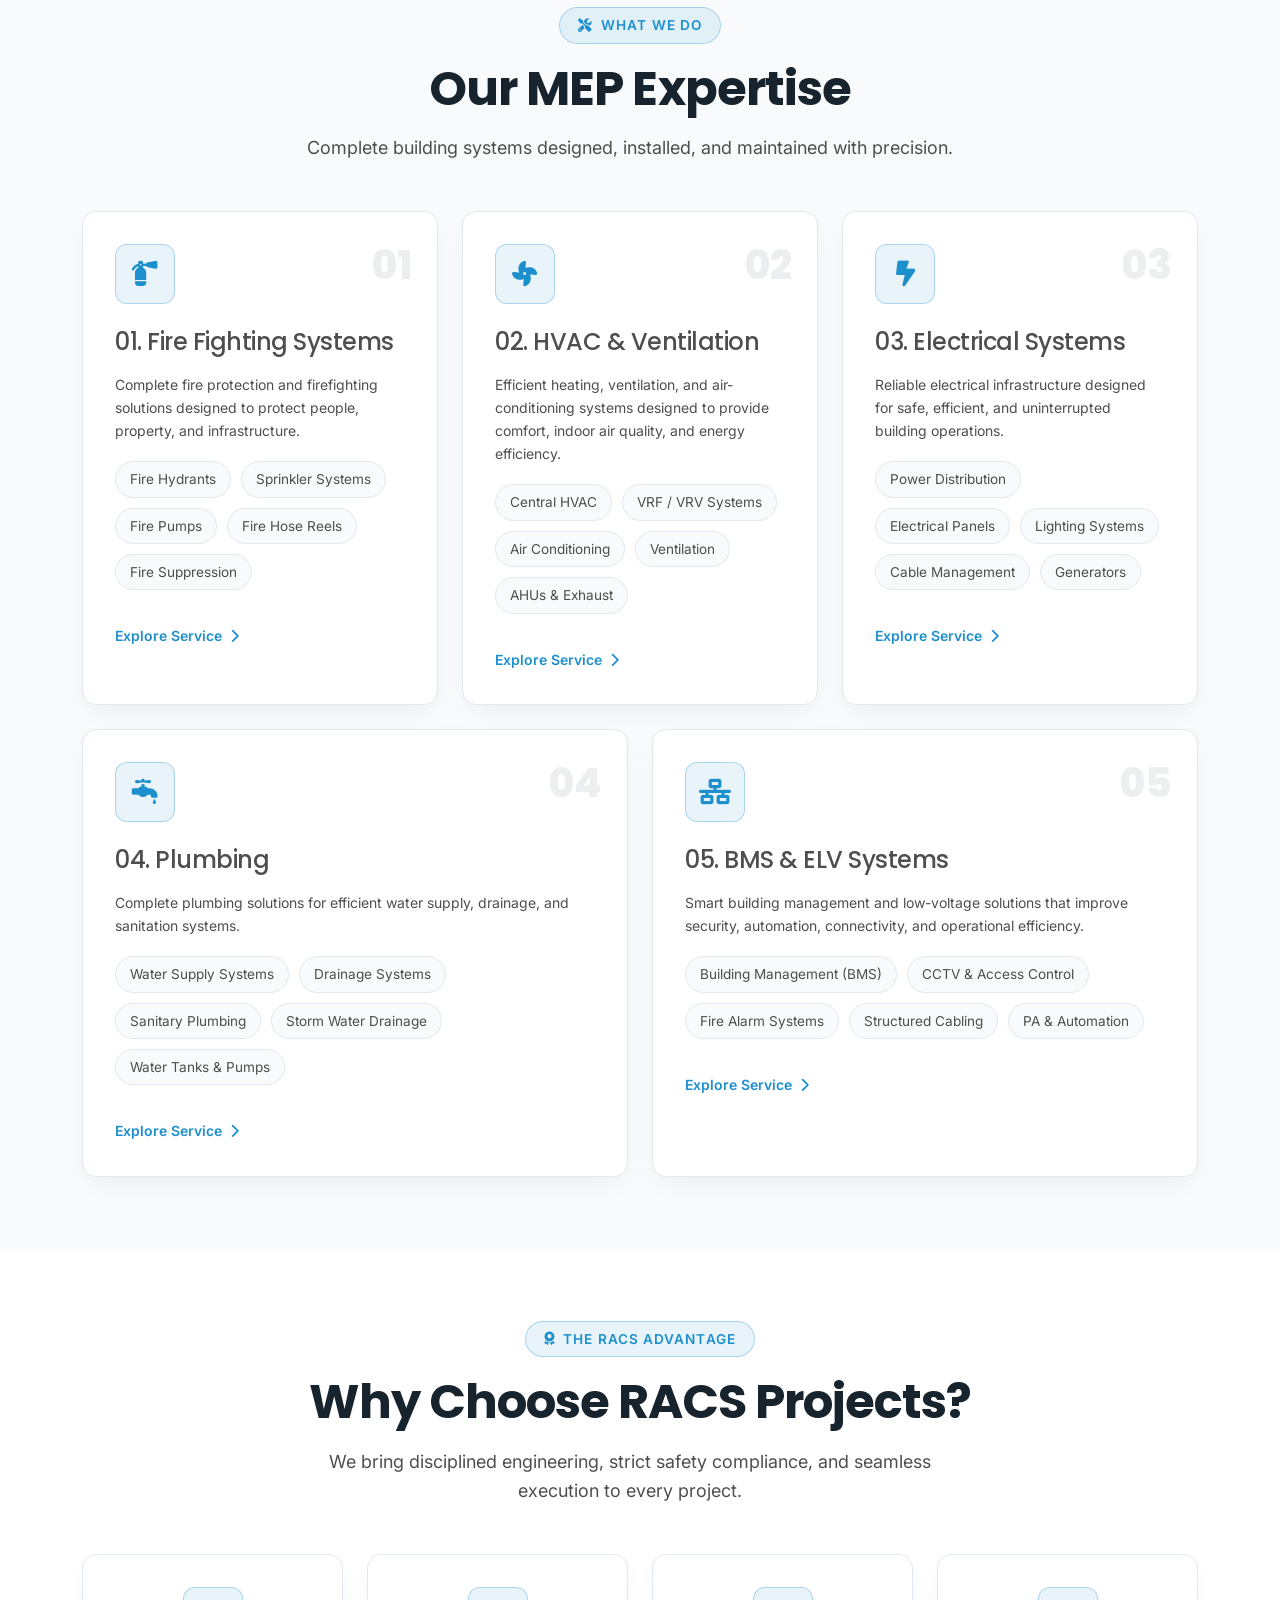
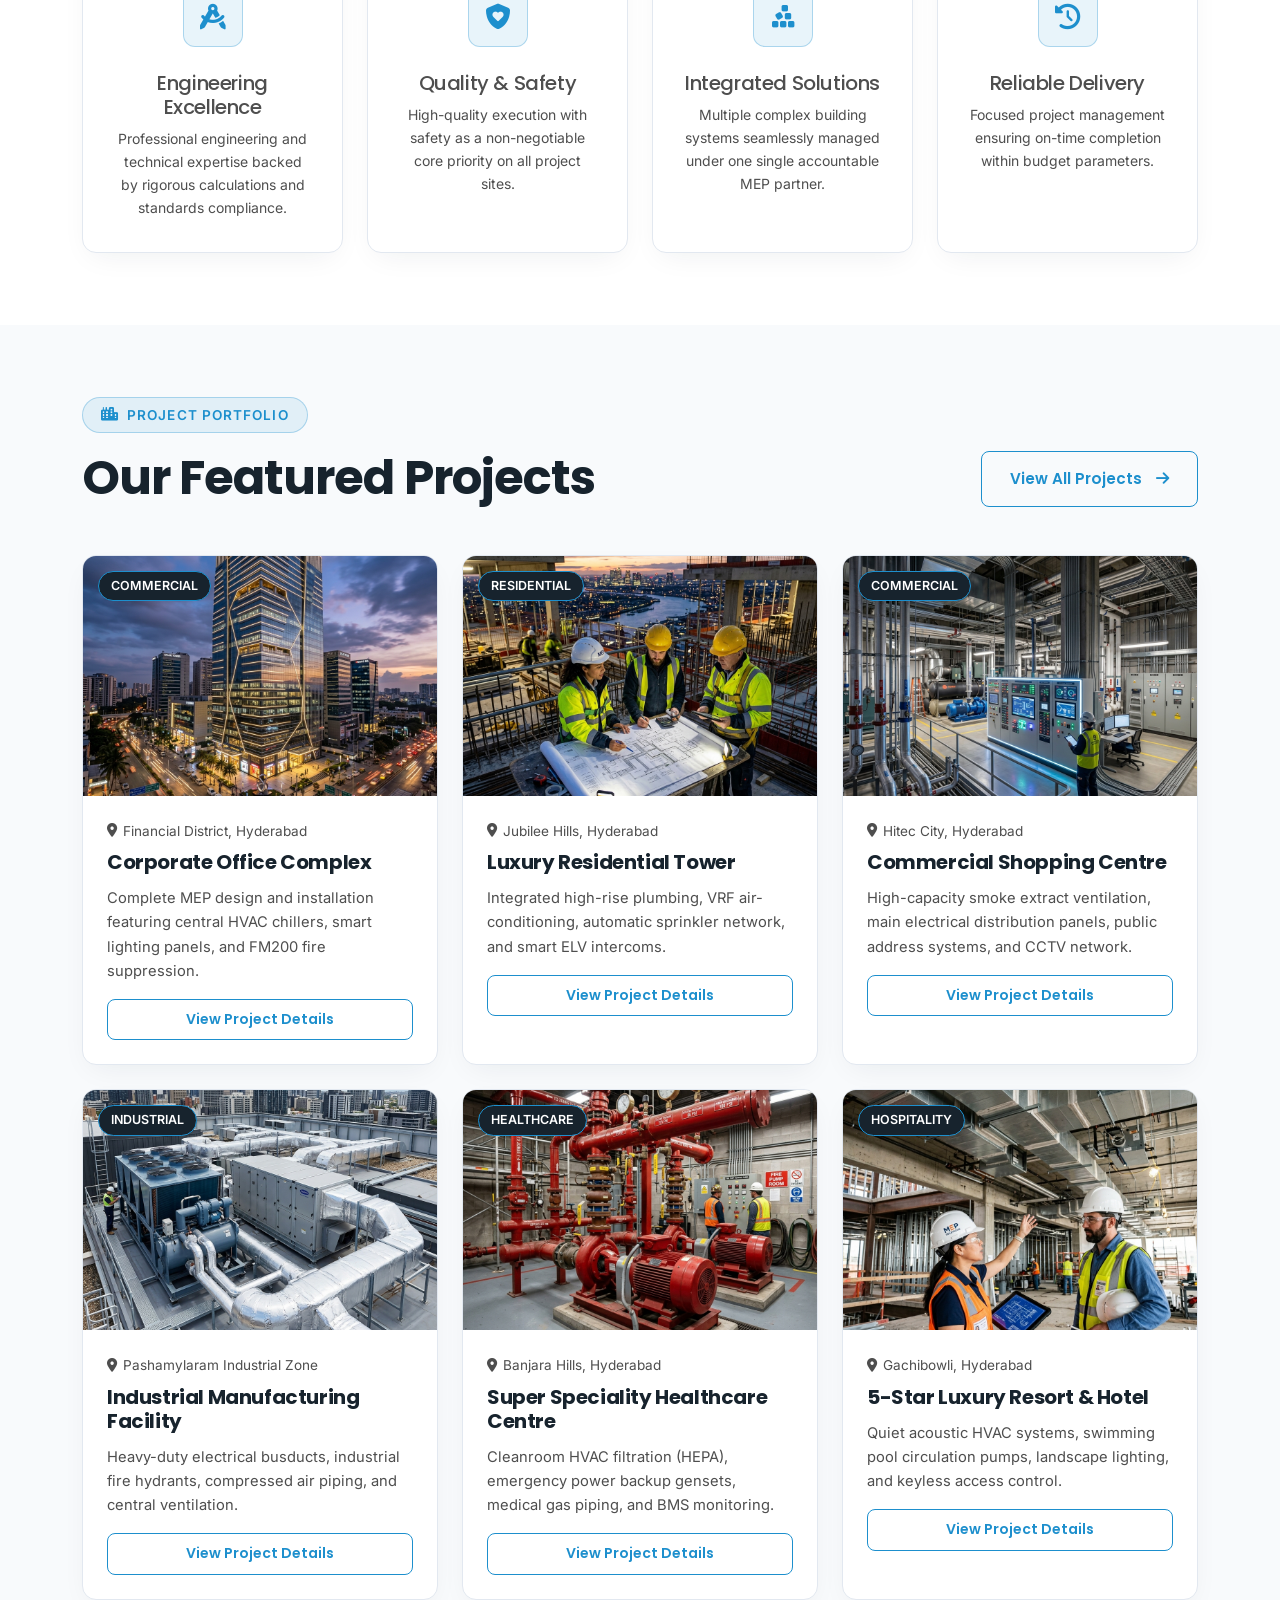
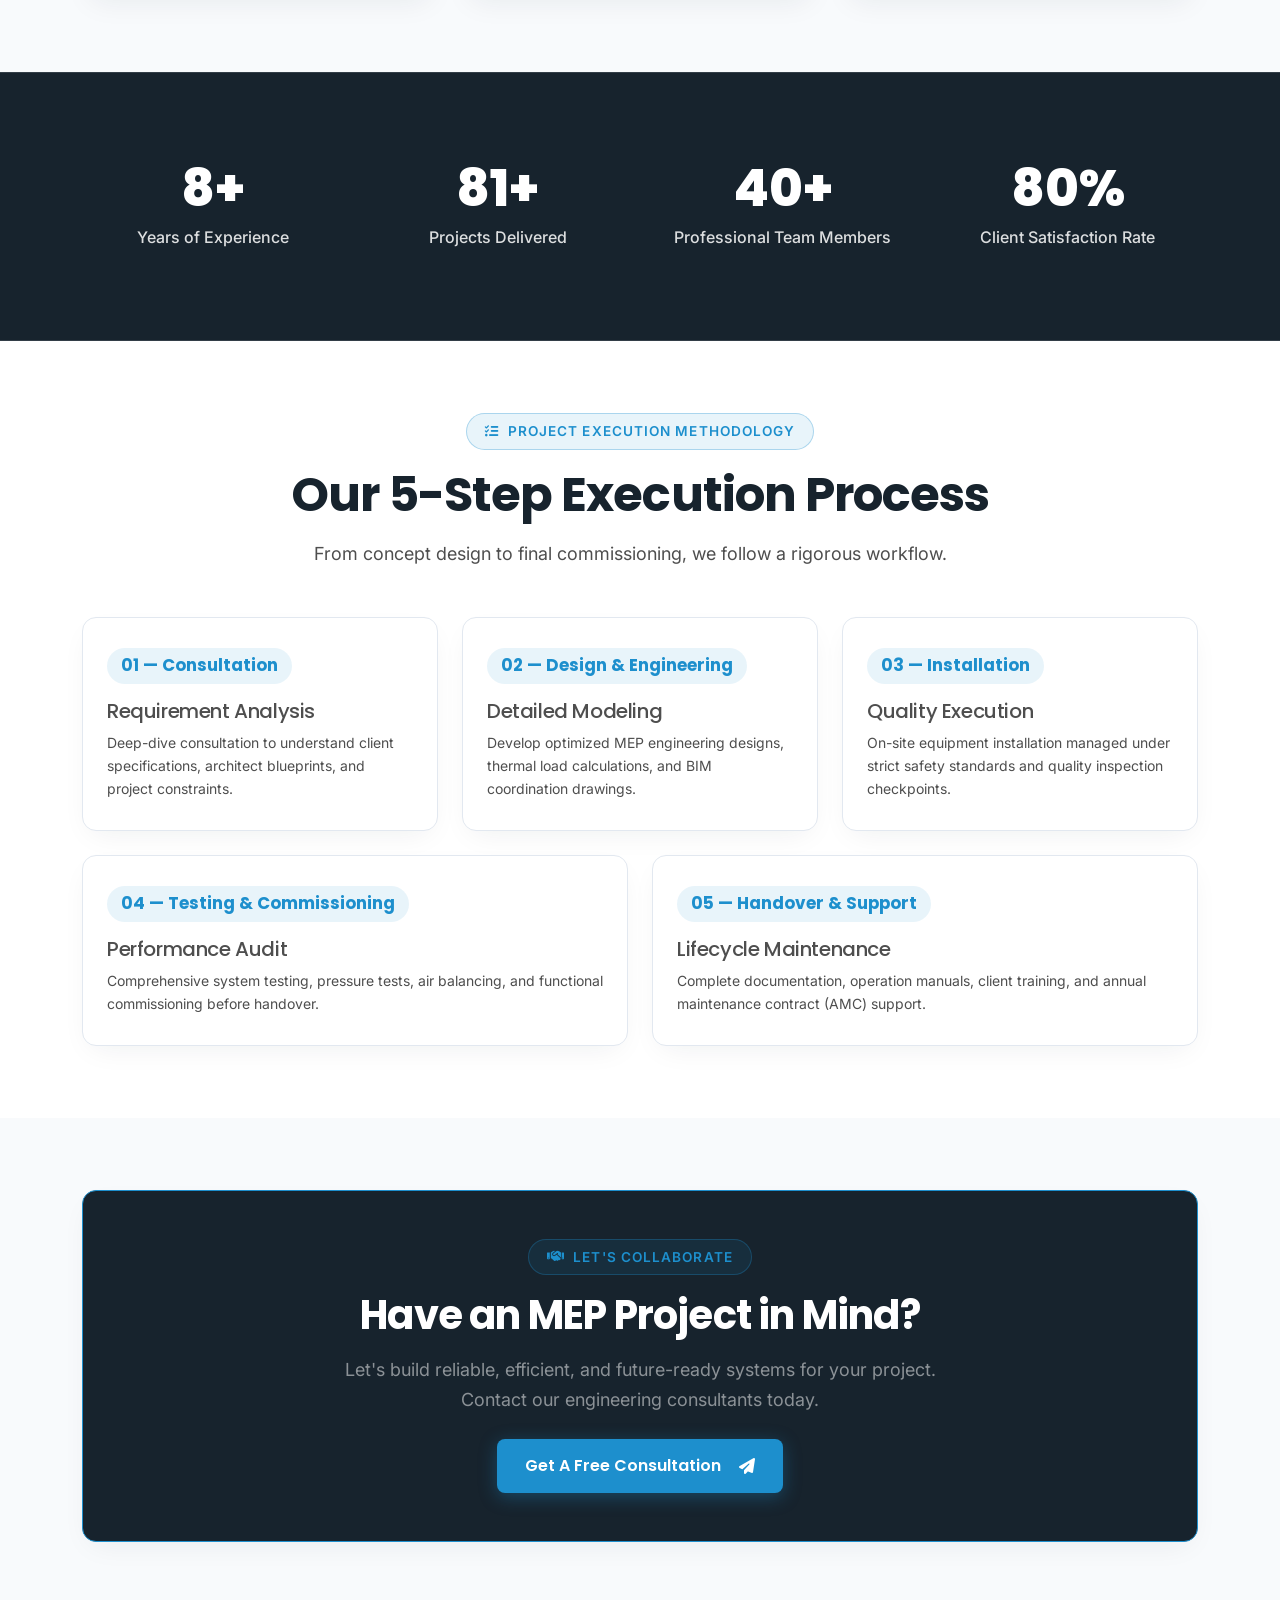
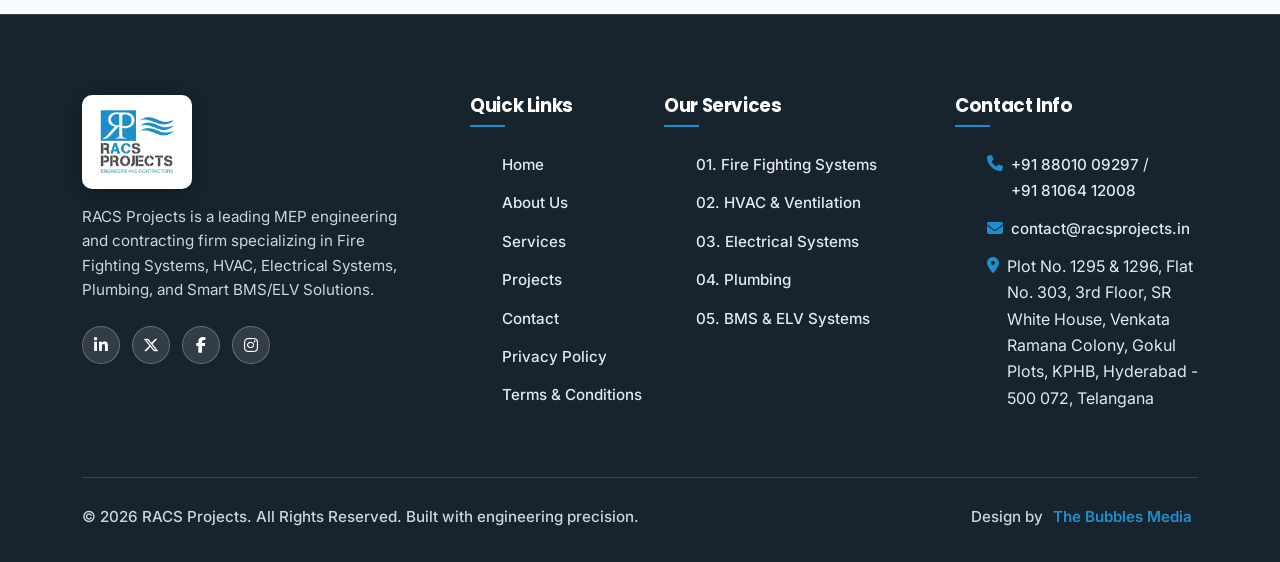
==== commit 1290fdc7: "fgcfg" ====
--- a/index.html
+++ b/index.html
@@ -833,7 +833,7 @@
           </p>
           <div>
             <a href="#" class="social-icon-btn"><i class="fa-brands fa-linkedin-in"></i></a>
-            <a href="#" class="social-icon-btn"><i class="fa-brands fa-twitter"></i></a>
+            <a href="#" class="social-icon-btn" aria-label="Twitter"><i class="fa-brands fa-x-twitter"></i></a>
             <a href="#" class="social-icon-btn"><i class="fa-brands fa-facebook-f"></i></a>
             <a href="#" class="social-icon-btn"><i class="fa-brands fa-instagram"></i></a>
           </div>
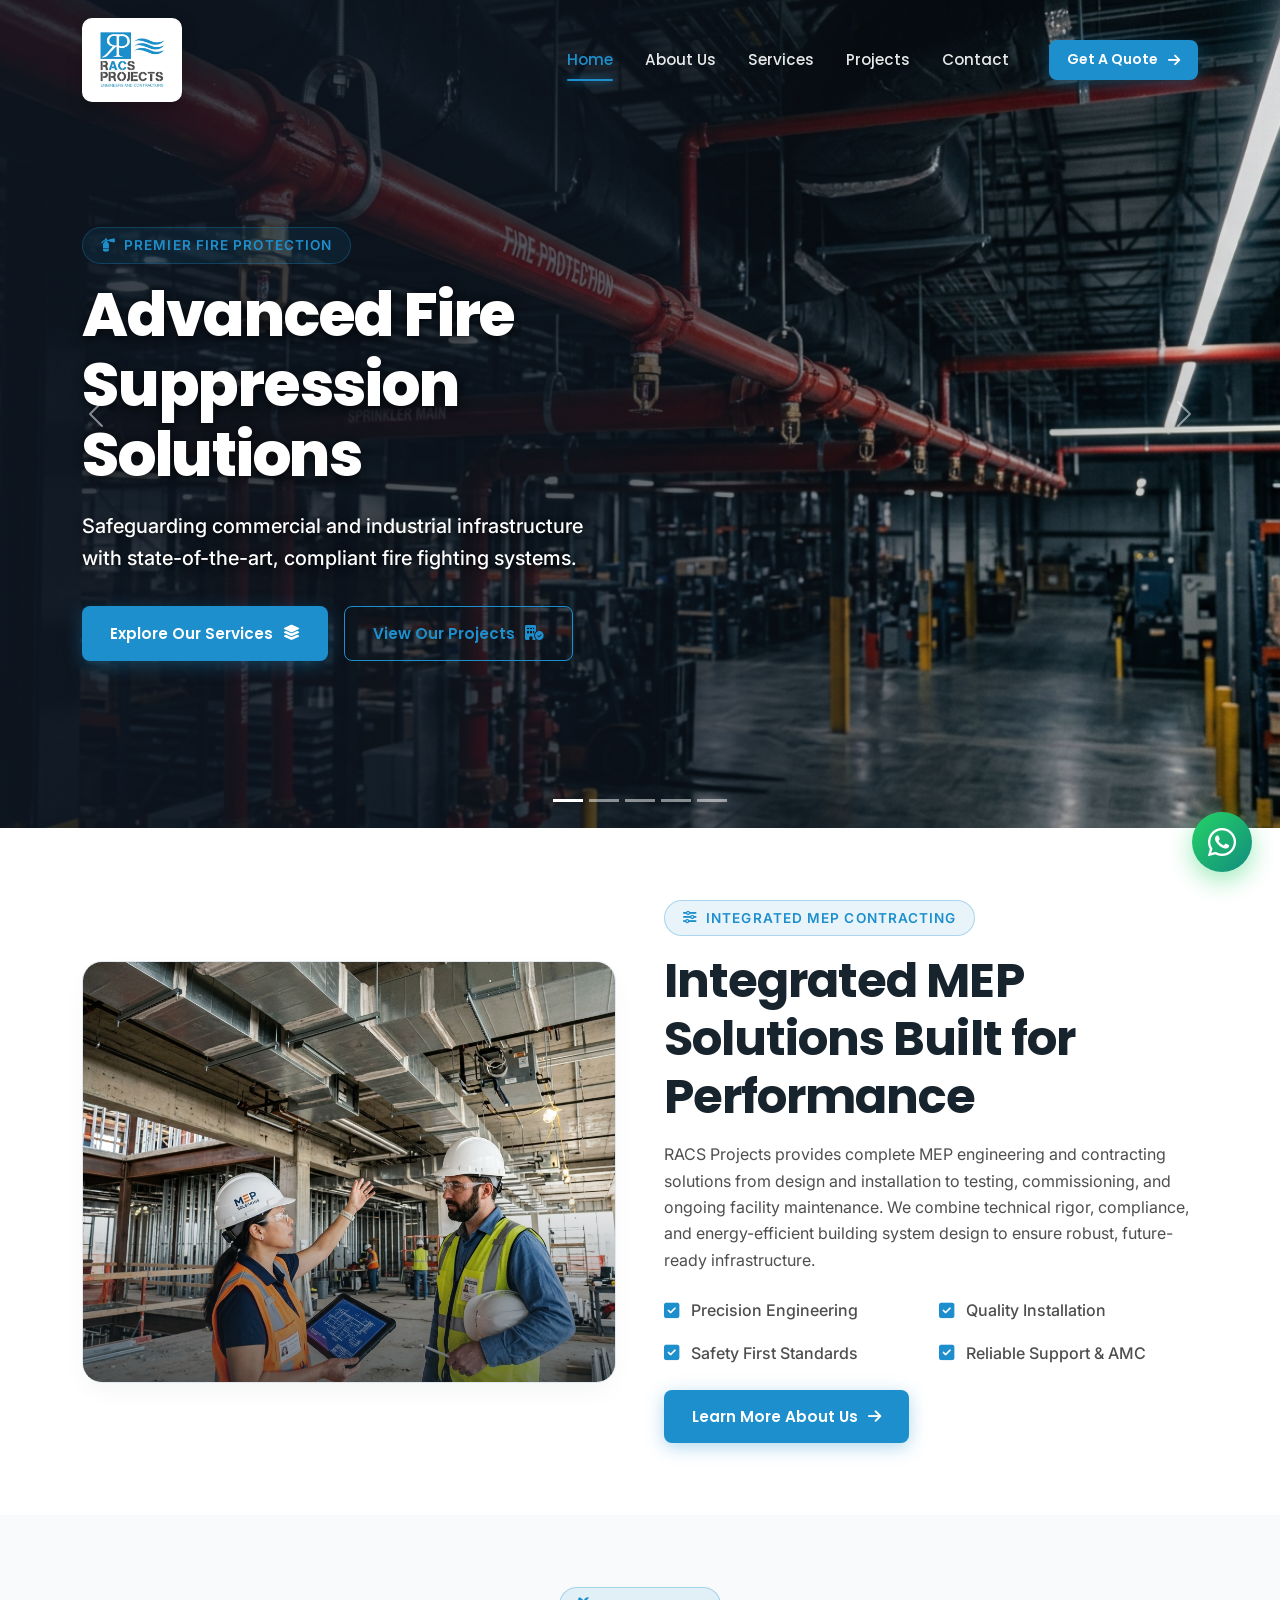
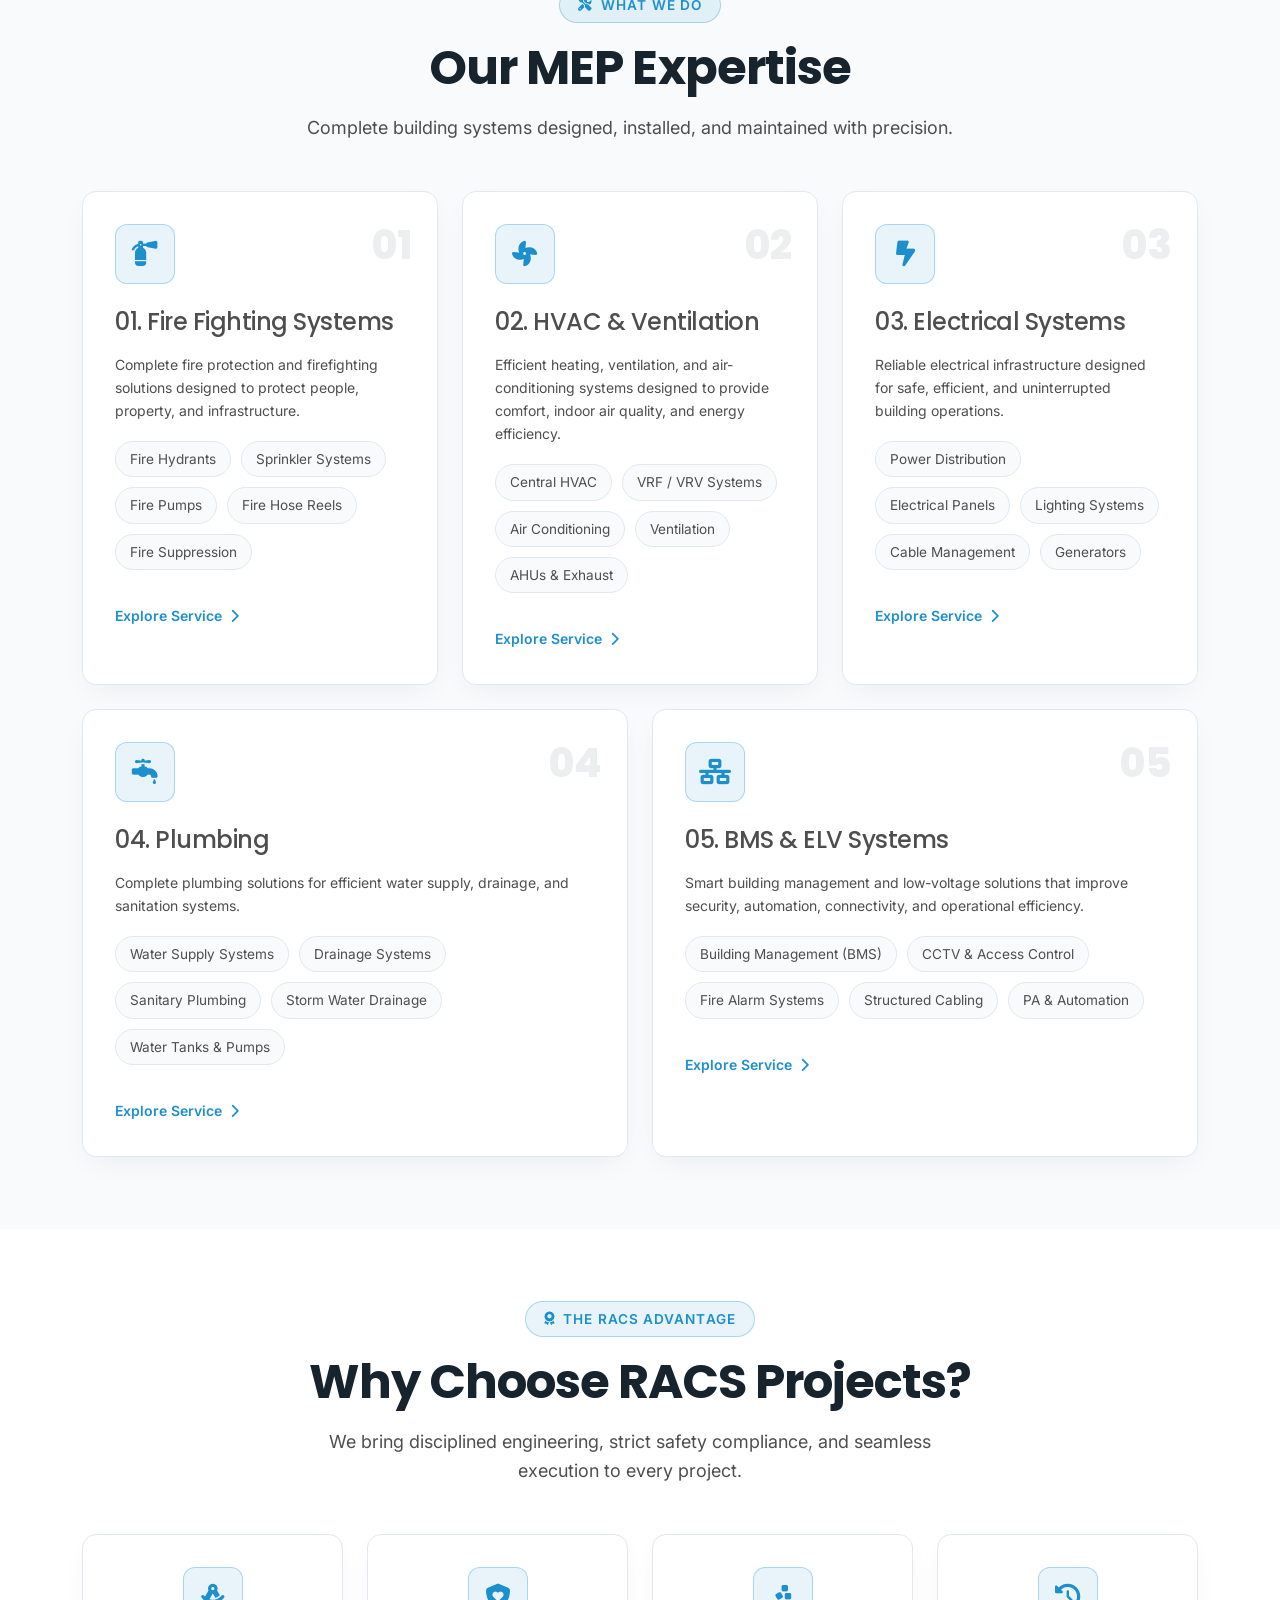
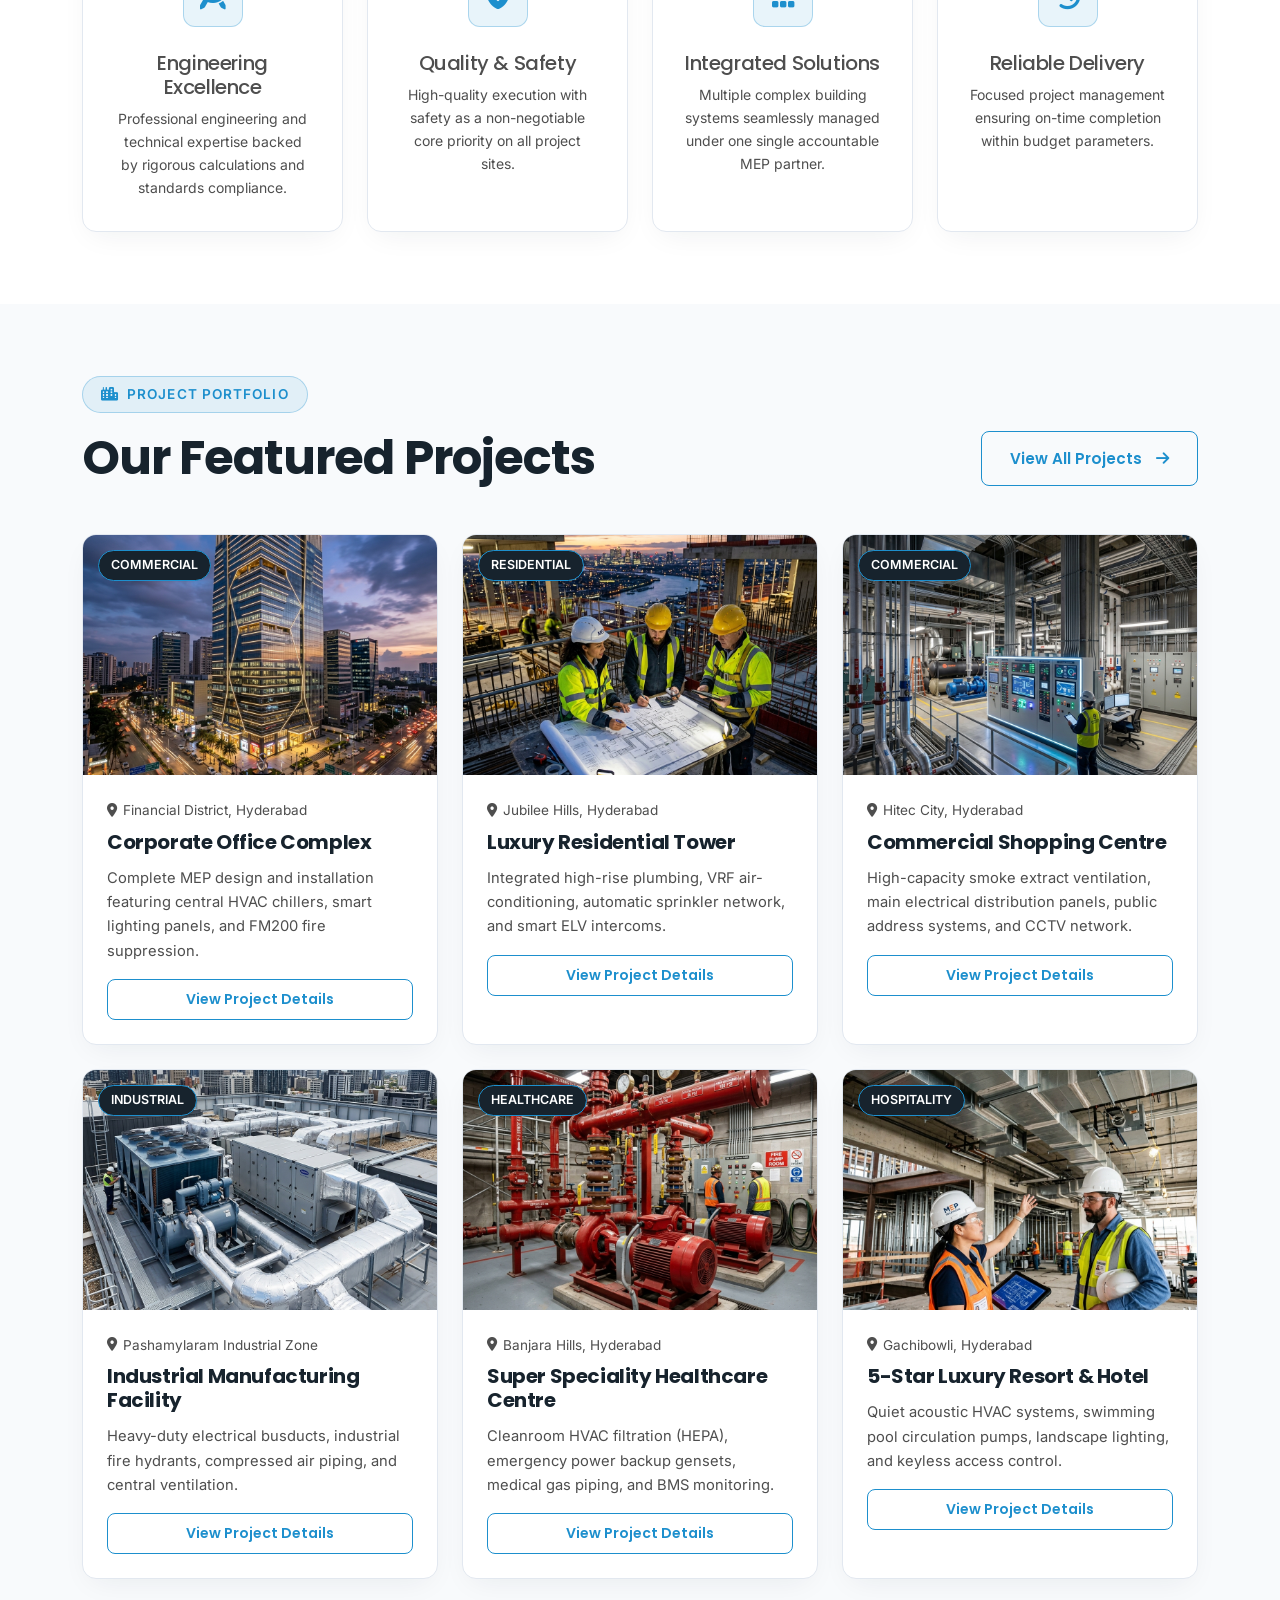
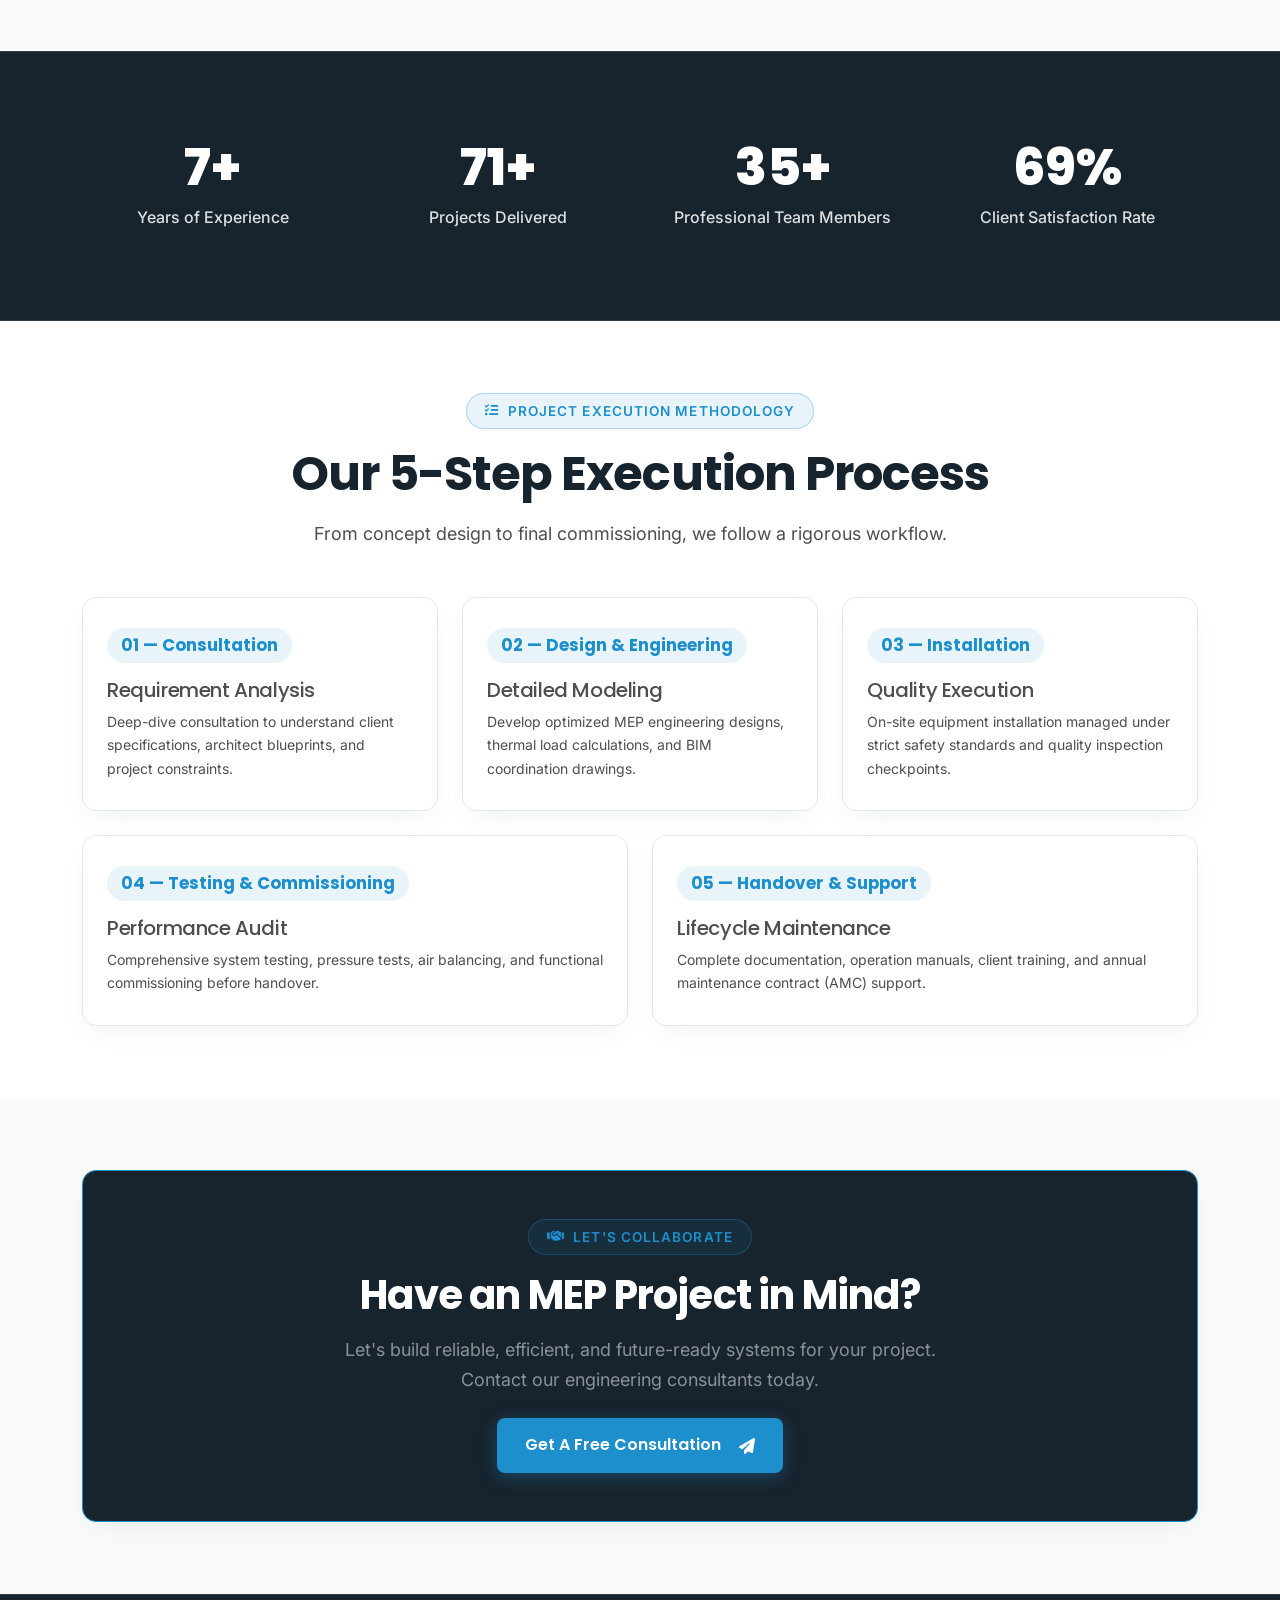
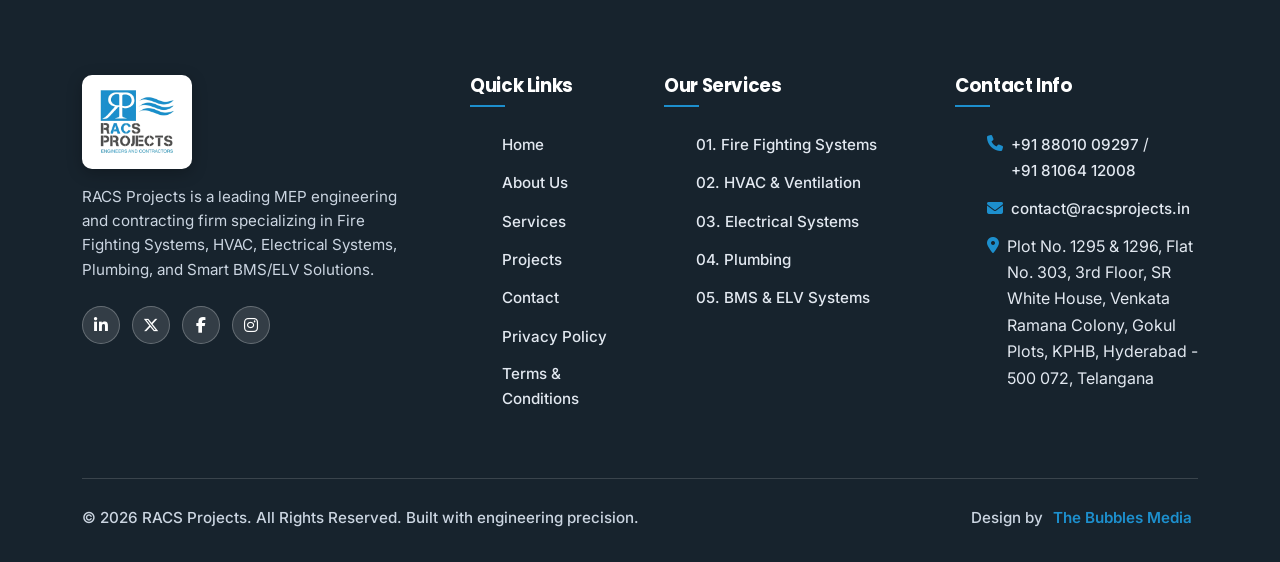
==== commit a4f15c51: "hvh" ====
--- a/index.html
+++ b/index.html
@@ -215,45 +215,168 @@
   <!-- ==========================================
        HERO SECTION
        ========================================== -->
-  <section class="hero-racs" style="background-image: url('assets/images/hero-bg.jpg');">
-    <div class="hero-overlay"></div>
-    <div class="container hero-content">
-      <div class="row align-items-center">
-        <div class="col-lg-6 col-xl-6 reveal-on-scroll">
-          <div class="section-tag">
-            <i class="fa-solid fa-shield-halved"></i> Premier MEP Contracting Firm
-          </div>
-          <h1 class="hero-title">
-            Engineering Better Spaces.<br>
-            Building Smarter Futures.
-          </h1>
-          <p class="hero-subtitle">
-            RACS Projects delivers reliable, efficient, and integrated MEP solutions for commercial, residential,
-            industrial, and infrastructure projects.
-          </p>
-          <div class="d-flex flex-wrap gap-3">
-            <a href="services.html" class="btn-racs btn-racs-primary">
-              Explore Our Services <i class="fa-solid fa-layer-group"></i>
-            </a>
-            <a href="projects.html" class="btn-racs btn-racs-outline">
-              View Our Projects <i class="fa-solid fa-building-circle-check"></i>
-            </a>
-          </div>
-
-          <div class="hero-stats-badge mt-4">
-            <div class="d-flex align-items-center gap-2">
-              <i class="fa-solid fa-circle-check text-accent-cyan fs-5"></i>
-              <span class="small fw-semibold text-bright">Certified Engineering Quality</span>
-            </div>
-            <div class="vr bg-secondary opacity-50 mx-2" style="height: 20px;"></div>
-            <div class="d-flex align-items-center gap-2">
-              <i class="fa-solid fa-bolt text-accent-amber fs-5"></i>
-              <span class="small fw-semibold text-bright">Energy Efficient Systems</span>
-            </div>
-          </div>
-        </div>
-      </div>
+  <section id="heroCarousel" class="carousel slide carousel-fade hero-carousel" data-bs-ride="carousel" data-bs-interval="4000">
+    <!-- Indicators -->
+    <div class="carousel-indicators">
+      <button type="button" data-bs-target="#heroCarousel" data-bs-slide-to="0" class="active" aria-current="true" aria-label="Slide 1"></button>
+      <button type="button" data-bs-target="#heroCarousel" data-bs-slide-to="1" aria-label="Slide 2"></button>
+      <button type="button" data-bs-target="#heroCarousel" data-bs-slide-to="2" aria-label="Slide 3"></button>
+      <button type="button" data-bs-target="#heroCarousel" data-bs-slide-to="3" aria-label="Slide 4"></button>
+      <button type="button" data-bs-target="#heroCarousel" data-bs-slide-to="4" aria-label="Slide 5"></button>
     </div>
+
+    <!-- Carousel Content -->
+    <div class="carousel-inner">
+      <!-- Slide 1: Fire Fighting -->
+      <div class="carousel-item active" style="background-image: url('assets/images/hero-service-1.jpg');">
+        <div class="hero-overlay"></div>
+        <div class="container hero-carousel-content">
+          <div class="row align-items-center w-100">
+            <div class="col-lg-7 col-xl-6">
+              <div class="section-tag">
+                <i class="fa-solid fa-fire-extinguisher"></i> Premier Fire Protection
+              </div>
+              <h1 class="hero-title">
+                Advanced Fire<br>Suppression Solutions
+              </h1>
+              <p class="hero-subtitle">
+                Safeguarding commercial and industrial infrastructure with state-of-the-art, compliant fire fighting systems.
+              </p>
+              <div class="d-flex flex-wrap gap-3">
+                <a href="services.html" class="btn-racs btn-racs-primary">
+                  Explore Our Services <i class="fa-solid fa-layer-group"></i>
+                </a>
+                <a href="projects.html" class="btn-racs btn-racs-outline">
+                  View Our Projects <i class="fa-solid fa-building-circle-check"></i>
+                </a>
+              </div>
+            </div>
+          </div>
+        </div>
+      </div>
+
+      <!-- Slide 2: HVAC -->
+      <div class="carousel-item" style="background-image: url('assets/images/hero-service-2.jpg');">
+        <div class="hero-overlay"></div>
+        <div class="container hero-carousel-content">
+          <div class="row align-items-center w-100">
+            <div class="col-lg-7 col-xl-6">
+              <div class="section-tag">
+                <i class="fa-solid fa-fan"></i> Intelligent Climate Control
+              </div>
+              <h1 class="hero-title">
+                Industrial HVAC &<br>Ventilation Systems
+              </h1>
+              <p class="hero-subtitle">
+                Optimized cooling and air distribution engineering for maximum energy efficiency and environmental comfort.
+              </p>
+              <div class="d-flex flex-wrap gap-3">
+                <a href="services.html" class="btn-racs btn-racs-primary">
+                  Explore Our Services <i class="fa-solid fa-layer-group"></i>
+                </a>
+                <a href="projects.html" class="btn-racs btn-racs-outline">
+                  View Our Projects <i class="fa-solid fa-building-circle-check"></i>
+                </a>
+              </div>
+            </div>
+          </div>
+        </div>
+      </div>
+
+      <!-- Slide 3: Electrical -->
+      <div class="carousel-item" style="background-image: url('assets/images/hero-service-3.jpg');">
+        <div class="hero-overlay"></div>
+        <div class="container hero-carousel-content">
+          <div class="row align-items-center w-100">
+            <div class="col-lg-7 col-xl-6">
+              <div class="section-tag">
+                <i class="fa-solid fa-bolt"></i> Resilient Power Delivery
+              </div>
+              <h1 class="hero-title">
+                High-Performance<br>Electrical Engineering
+              </h1>
+              <p class="hero-subtitle">
+                Comprehensive electrical contracting, from high-voltage substations to precision internal wiring and paneling.
+              </p>
+              <div class="d-flex flex-wrap gap-3">
+                <a href="services.html" class="btn-racs btn-racs-primary">
+                  Explore Our Services <i class="fa-solid fa-layer-group"></i>
+                </a>
+                <a href="projects.html" class="btn-racs btn-racs-outline">
+                  View Our Projects <i class="fa-solid fa-building-circle-check"></i>
+                </a>
+              </div>
+            </div>
+          </div>
+        </div>
+      </div>
+
+      <!-- Slide 4: Plumbing -->
+      <div class="carousel-item" style="background-image: url('assets/images/hero-service-4.jpg');">
+        <div class="hero-overlay"></div>
+        <div class="container hero-carousel-content">
+          <div class="row align-items-center w-100">
+            <div class="col-lg-7 col-xl-6">
+              <div class="section-tag">
+                <i class="fa-solid fa-faucet-drip"></i> Sustainable Water Management
+              </div>
+              <h1 class="hero-title">
+                Commercial Plumbing<br>Infrastructure
+              </h1>
+              <p class="hero-subtitle">
+                Robust piping networks, filtration systems, and drainage engineering designed for large-scale facilities.
+              </p>
+              <div class="d-flex flex-wrap gap-3">
+                <a href="services.html" class="btn-racs btn-racs-primary">
+                  Explore Our Services <i class="fa-solid fa-layer-group"></i>
+                </a>
+                <a href="projects.html" class="btn-racs btn-racs-outline">
+                  View Our Projects <i class="fa-solid fa-building-circle-check"></i>
+                </a>
+              </div>
+            </div>
+          </div>
+        </div>
+      </div>
+
+      <!-- Slide 5: BMS -->
+      <div class="carousel-item" style="background-image: url('assets/images/hero-service-5.jpg');">
+        <div class="hero-overlay"></div>
+        <div class="container hero-carousel-content">
+          <div class="row align-items-center w-100">
+            <div class="col-lg-7 col-xl-6">
+              <div class="section-tag">
+                <i class="fa-solid fa-server"></i> Smart Building Technology
+              </div>
+              <h1 class="hero-title">
+                Integrated BMS &<br>ELV Solutions
+              </h1>
+              <p class="hero-subtitle">
+                Centralized monitoring and automation of mechanical, electrical, and security systems for intelligent operations.
+              </p>
+              <div class="d-flex flex-wrap gap-3">
+                <a href="services.html" class="btn-racs btn-racs-primary">
+                  Explore Our Services <i class="fa-solid fa-layer-group"></i>
+                </a>
+                <a href="projects.html" class="btn-racs btn-racs-outline">
+                  View Our Projects <i class="fa-solid fa-building-circle-check"></i>
+                </a>
+              </div>
+            </div>
+          </div>
+        </div>
+      </div>
+    </div>
+
+    <!-- Controls -->
+    <button class="carousel-control-prev d-none d-md-flex" type="button" data-bs-target="#heroCarousel" data-bs-slide="prev">
+      <span class="carousel-control-prev-icon" aria-hidden="true"></span>
+      <span class="visually-hidden">Previous</span>
+    </button>
+    <button class="carousel-control-next d-none d-md-flex" type="button" data-bs-target="#heroCarousel" data-bs-slide="next">
+      <span class="carousel-control-next-icon" aria-hidden="true"></span>
+      <span class="visually-hidden">Next</span>
+    </button>
   </section>
 
   <!-- ==========================================
--- a/css/style.css
+++ b/css/style.css
@@ -67,6 +67,8 @@
 html {
   scroll-behavior: smooth;
   font-size: 16px;
+  overflow-x: hidden;
+  max-width: 100%;
 }
 
 body {
@@ -75,6 +77,7 @@
   color: var(--text-body);
   line-height: 1.65;
   overflow-x: hidden;
+  max-width: 100%;
   -webkit-font-smoothing: antialiased;
 }
 
@@ -335,15 +338,43 @@
   overflow: hidden;
 }
 
+.hero-carousel {
+  position: relative;
+  min-height: 92vh;
+  overflow: hidden;
+}
+
+.hero-carousel .carousel-inner,
+.hero-carousel .carousel-item {
+  height: 100%;
+  min-height: 92vh;
+}
+
+.hero-carousel .carousel-item {
+  background-size: cover;
+  background-position: center center;
+  background-repeat: no-repeat;
+}
+
+.hero-carousel-content {
+  position: absolute;
+  inset: 0;
+  display: flex;
+  align-items: center;
+  padding-top: 150px;
+  padding-bottom: 90px;
+  z-index: 3;
+}
+
 .hero-overlay {
   position: absolute;
   inset: 0;
   background: linear-gradient(
     90deg,
-    rgba(15, 23, 35, 0.82) 0%,
-    rgba(15, 23, 35, 0.65) 45%,
-    rgba(15, 23, 35, 0.25) 75%,
-    rgba(15, 23, 35, 0.05) 100%
+    rgba(15, 23, 35, 0.85) 0%,
+    rgba(15, 23, 35, 0.70) 45%,
+    rgba(15, 23, 35, 0.35) 75%,
+    rgba(15, 23, 35, 0.10) 100%
   );
   z-index: 1;
 }
@@ -849,7 +880,6 @@
   font-size: 0.95rem;
   font-weight: 500;
   display: inline-block;
-  white-space: nowrap;
   transition: var(--transition-fast);
 }
 
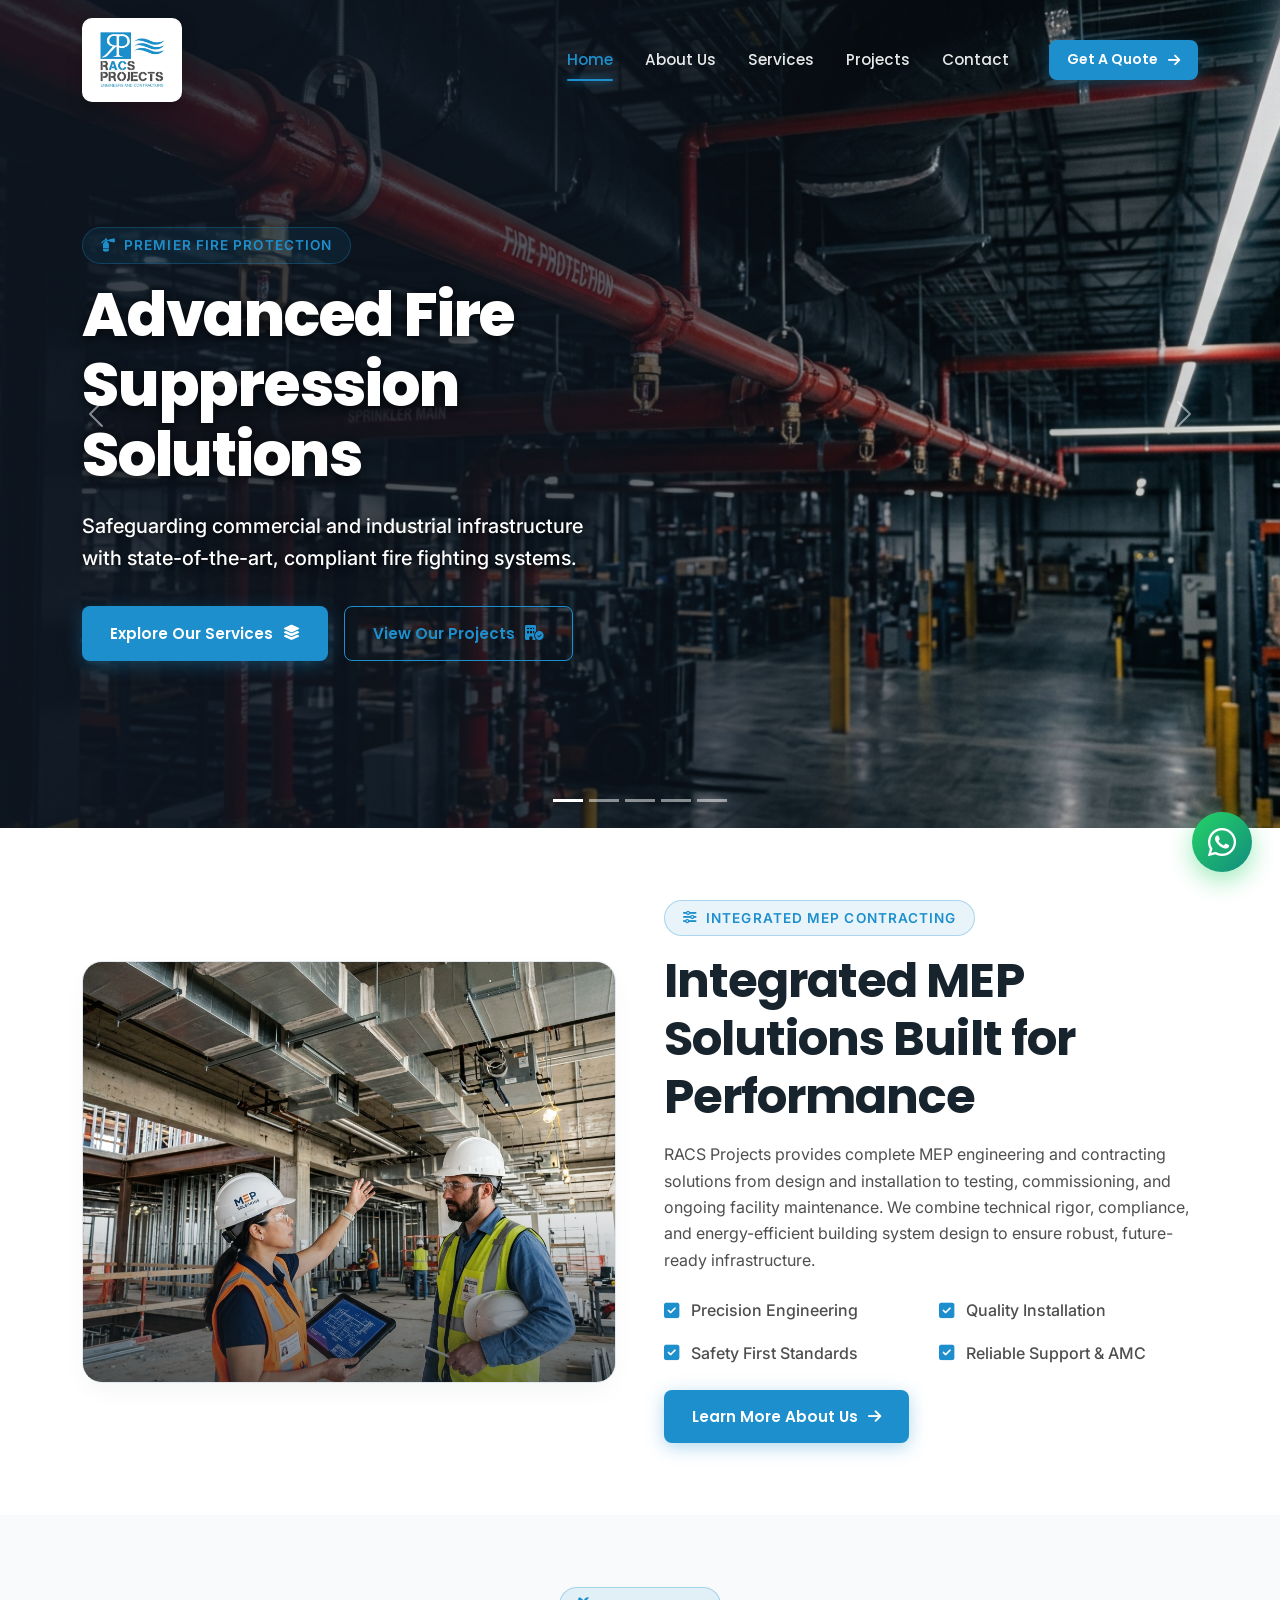
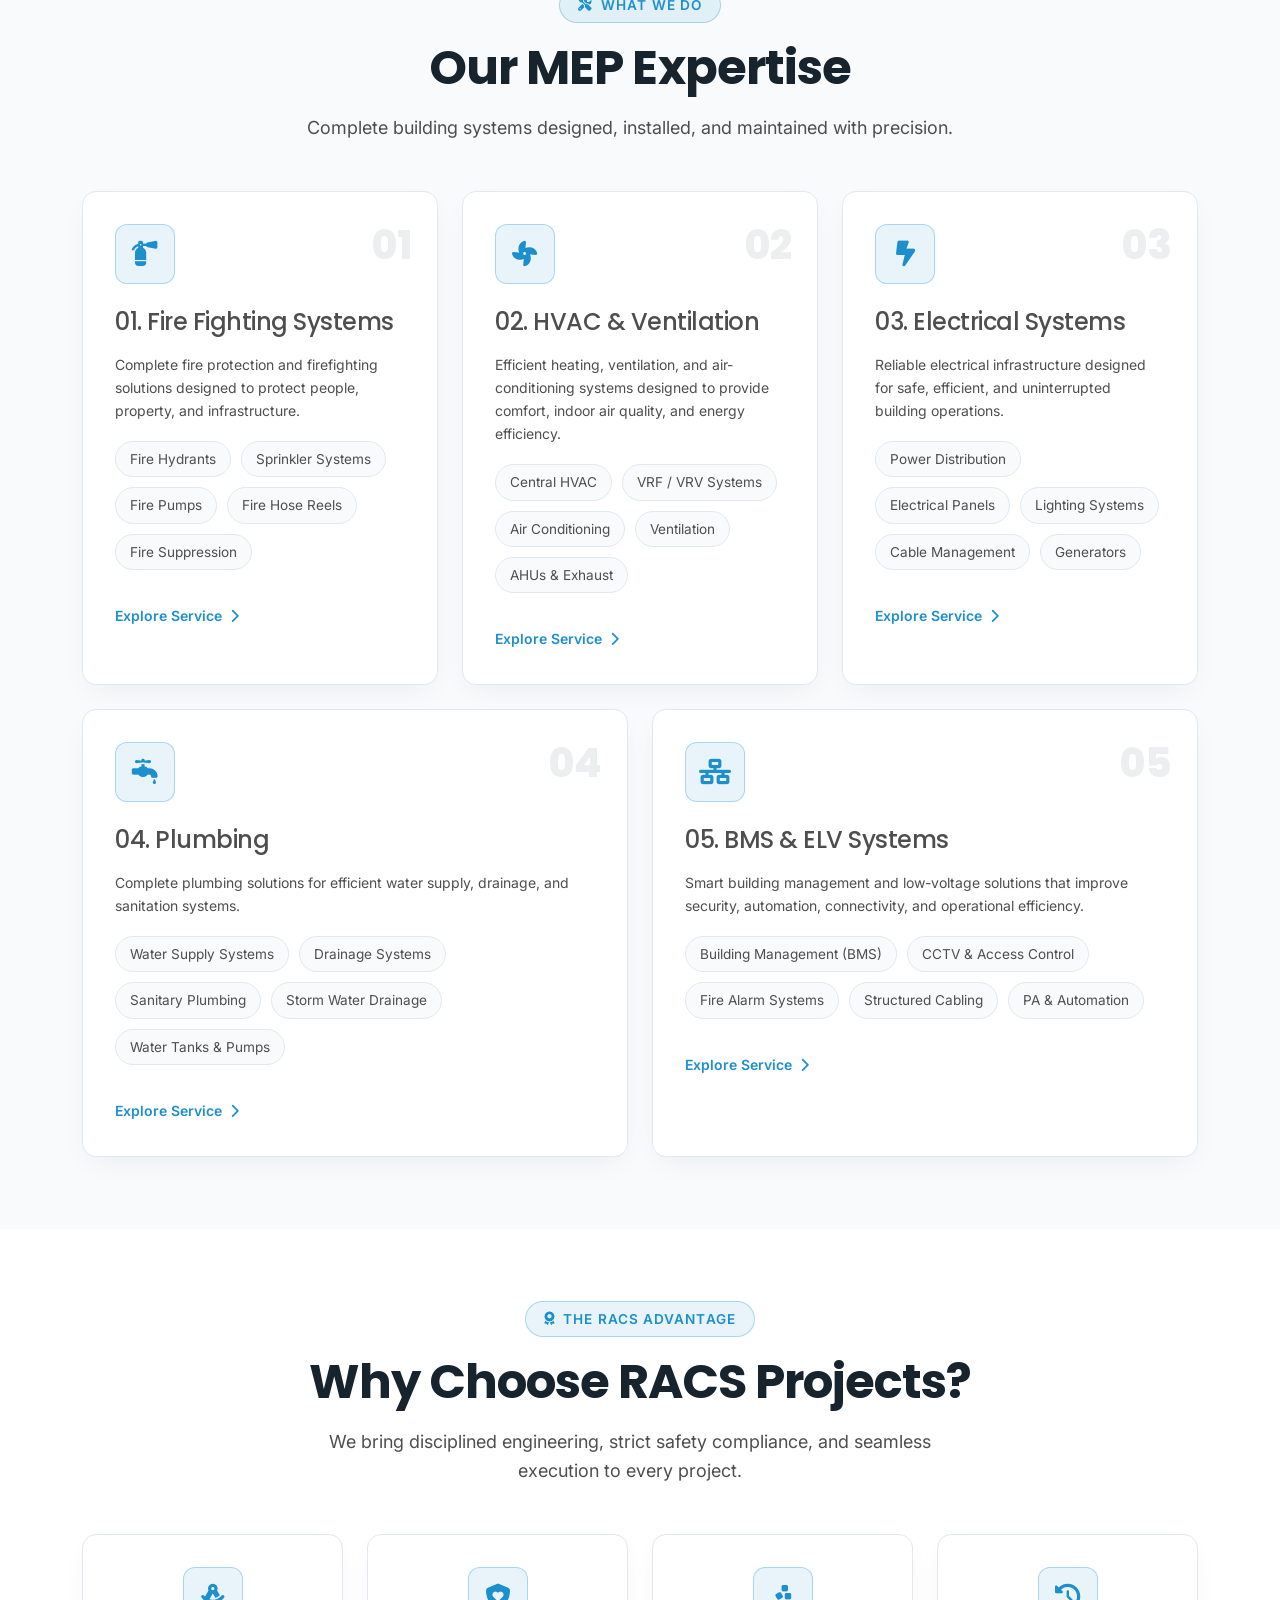
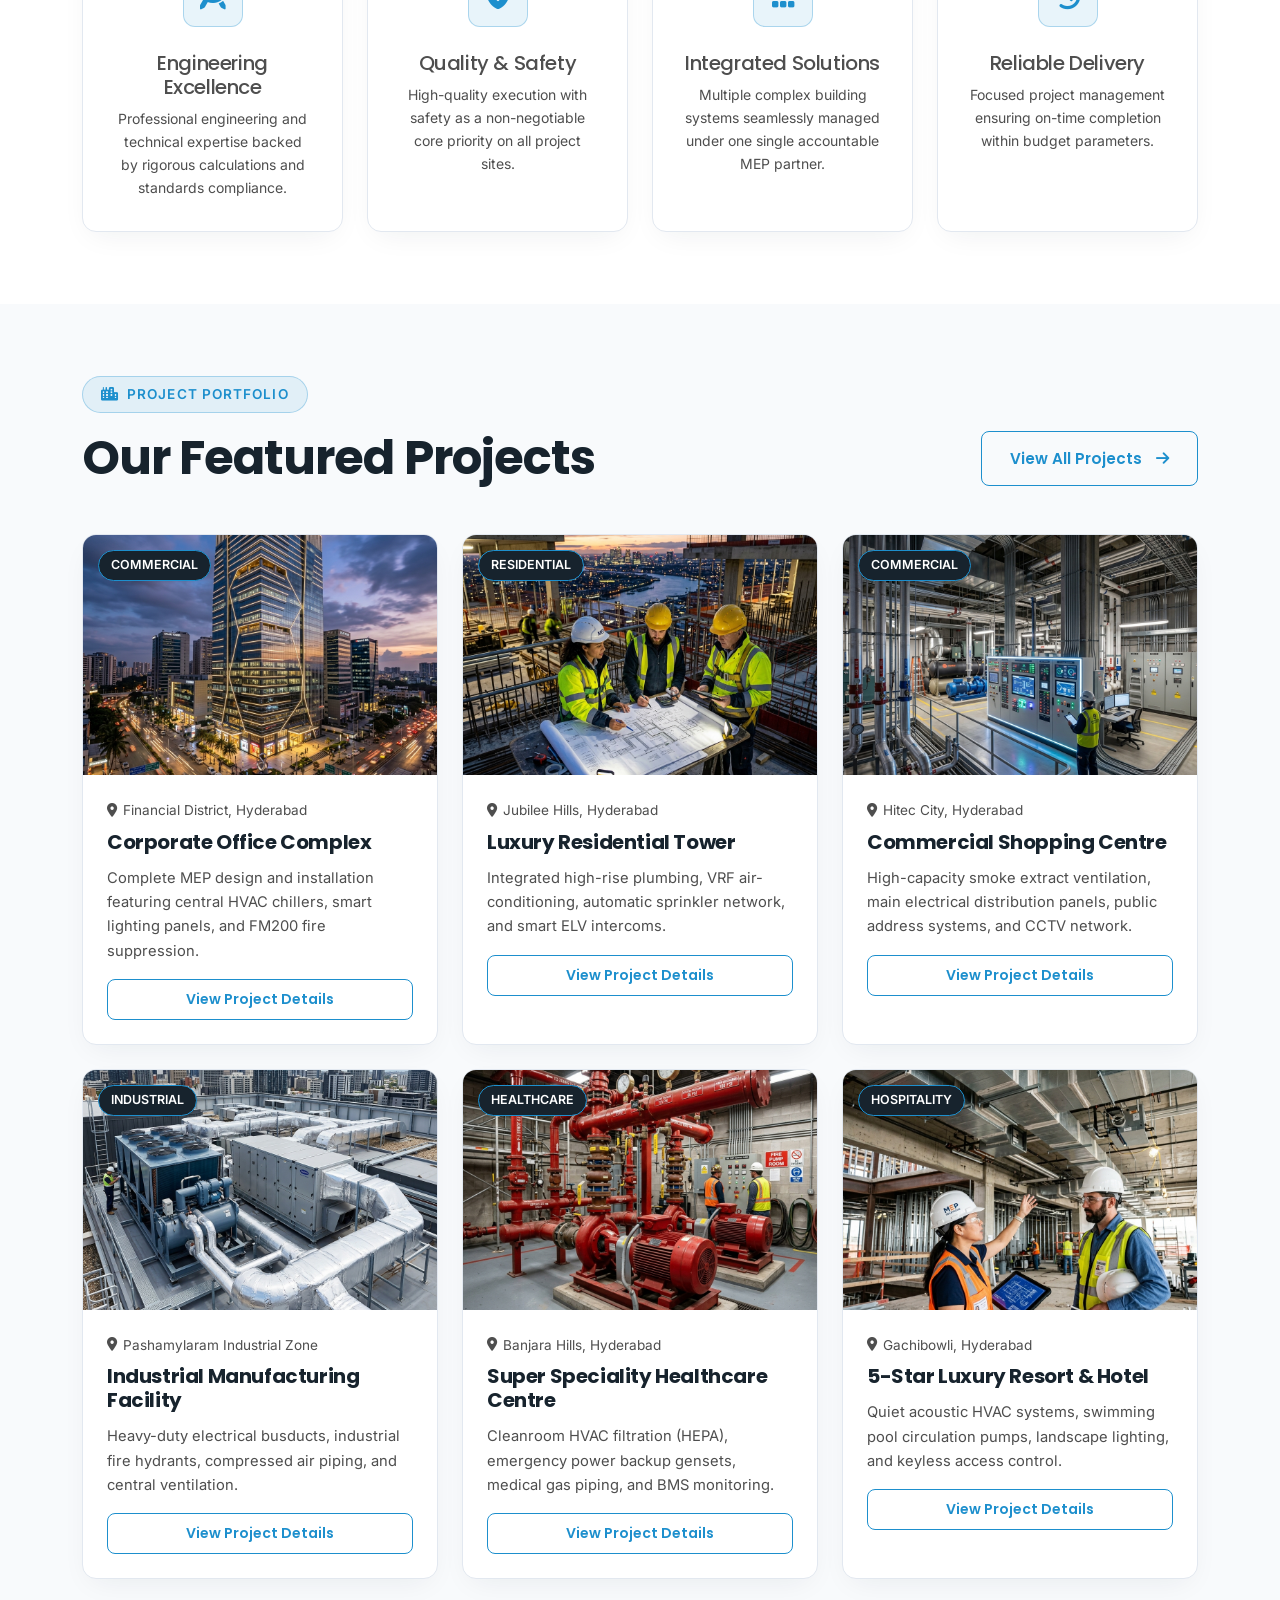
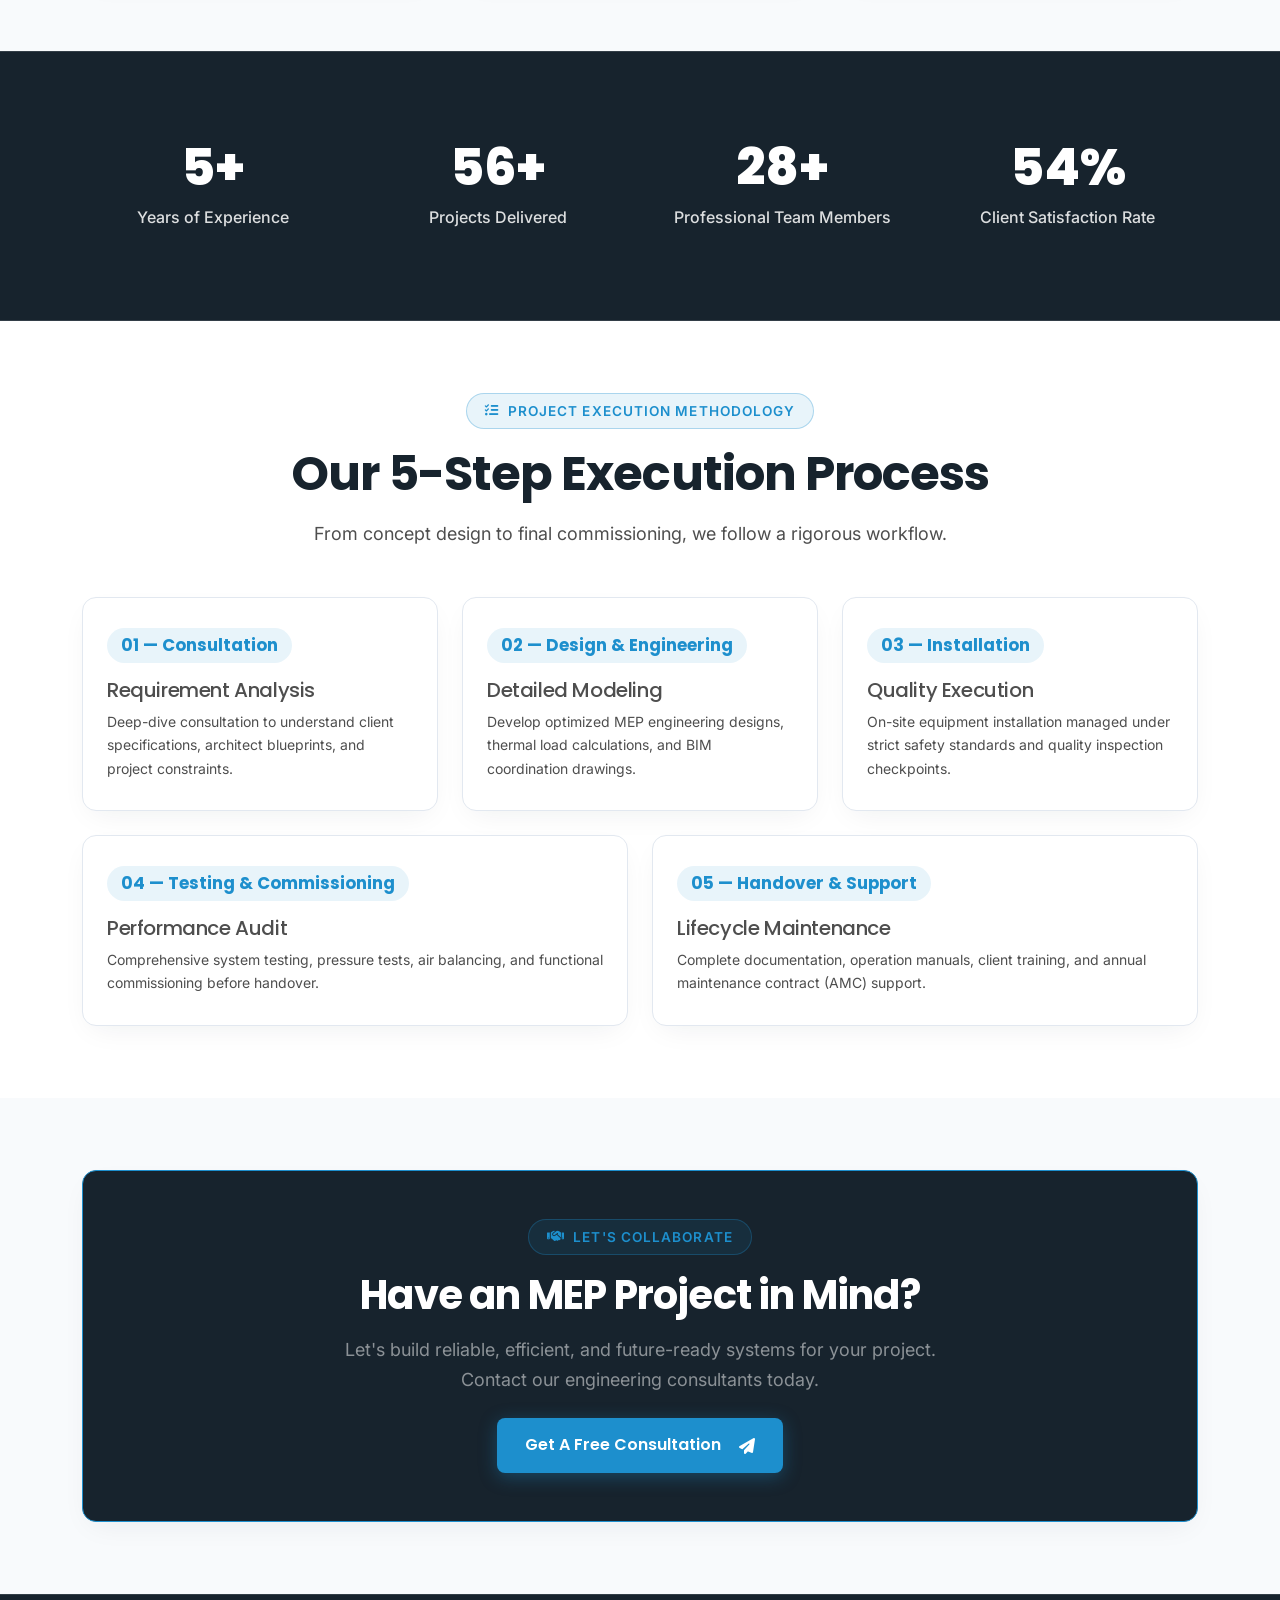
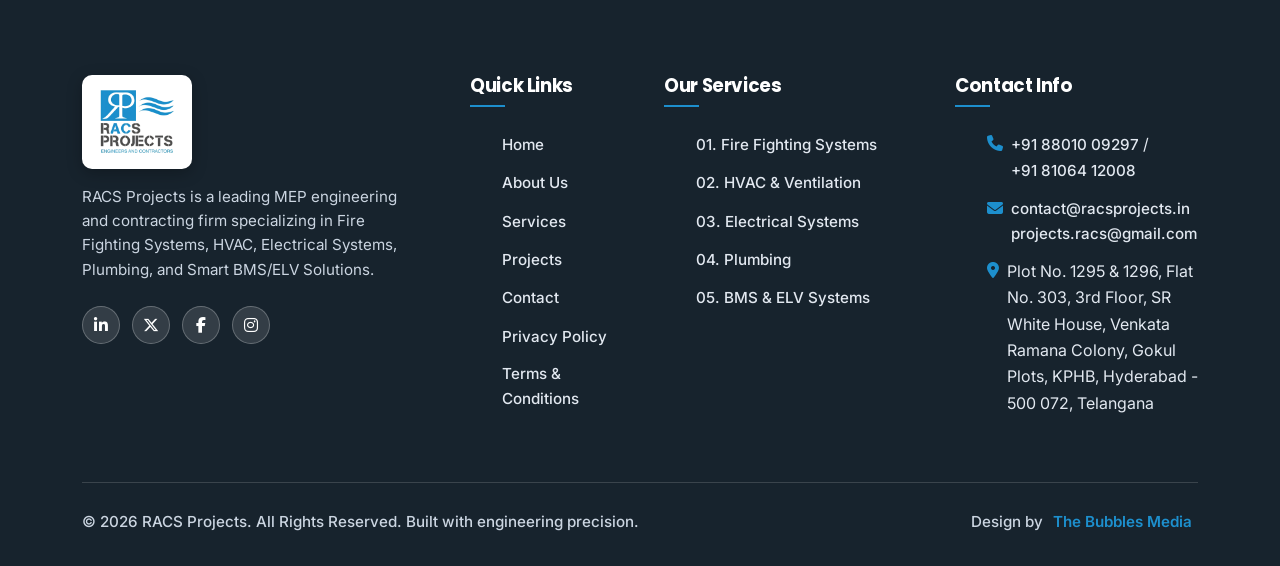
==== commit 9134434b: "hgfh" ====
--- a/index.html
+++ b/index.html
@@ -999,7 +999,10 @@
             </li>
             <li class="d-flex gap-2">
               <i class="fa-solid fa-envelope text-accent-cyan mt-1"></i>
-              <a href="mailto:contact@racsprojects.in" class="p-0">contact@racsprojects.in</a>
+              <div class="d-flex flex-column">
+                <a href="mailto:contact@racsprojects.in" class="p-0">contact@racsprojects.in</a>
+                <a href="mailto:projects.racs@gmail.com" class="p-0">projects.racs@gmail.com</a>
+              </div>
             </li>
             <li class="d-flex gap-2">
               <i class="fa-solid fa-location-dot text-accent-cyan mt-1"></i>
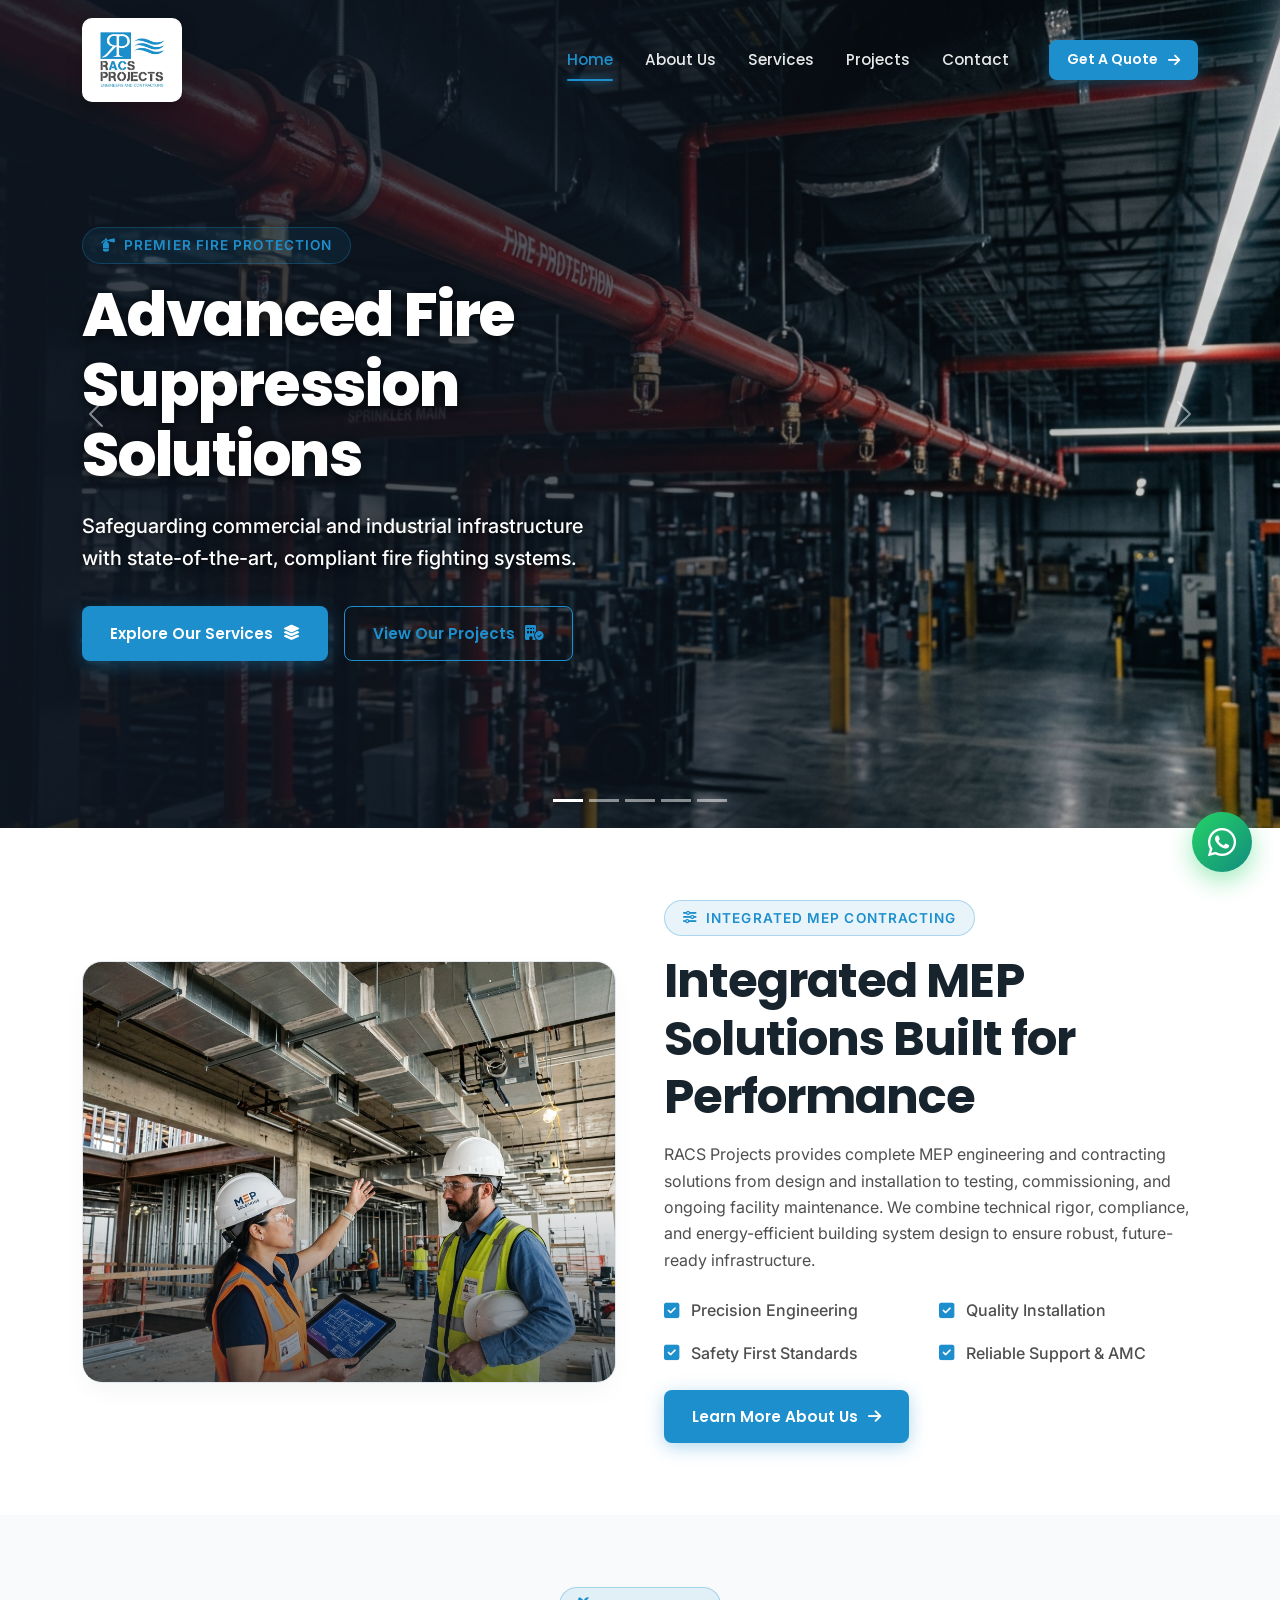
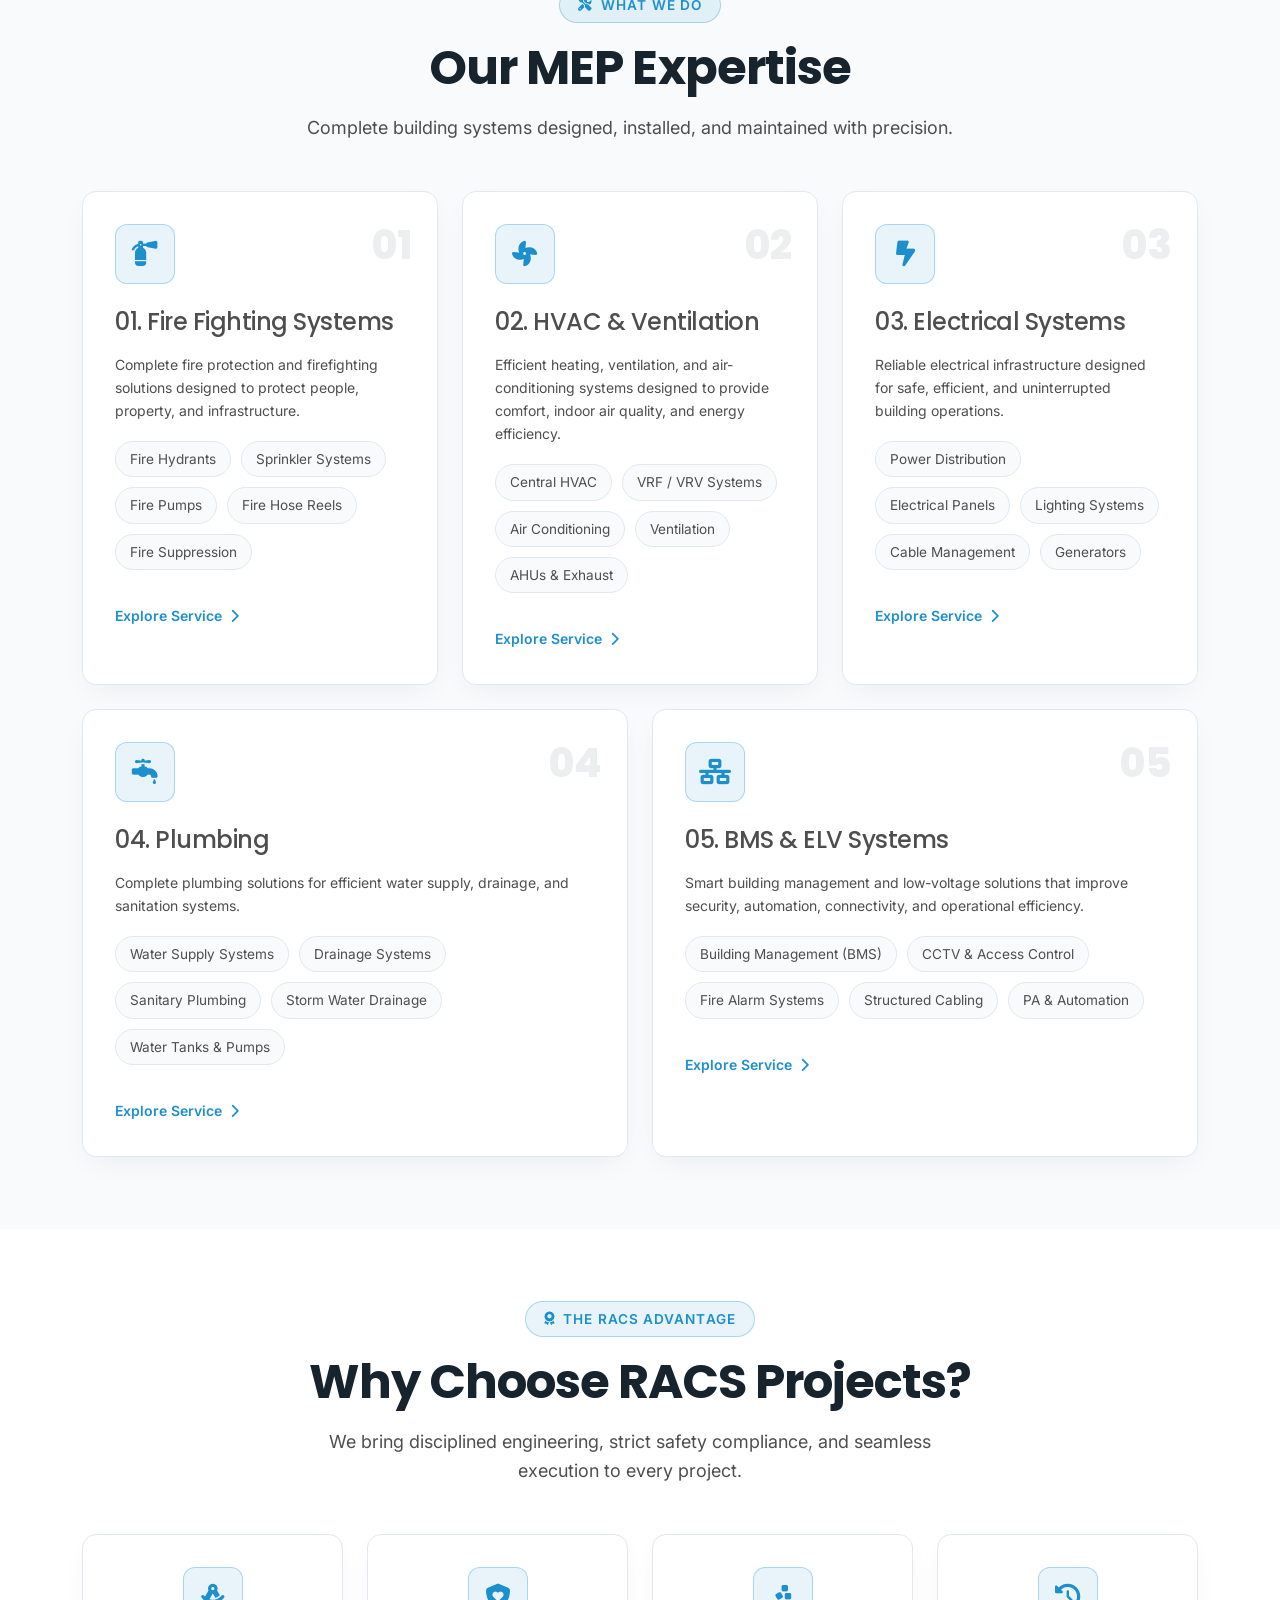
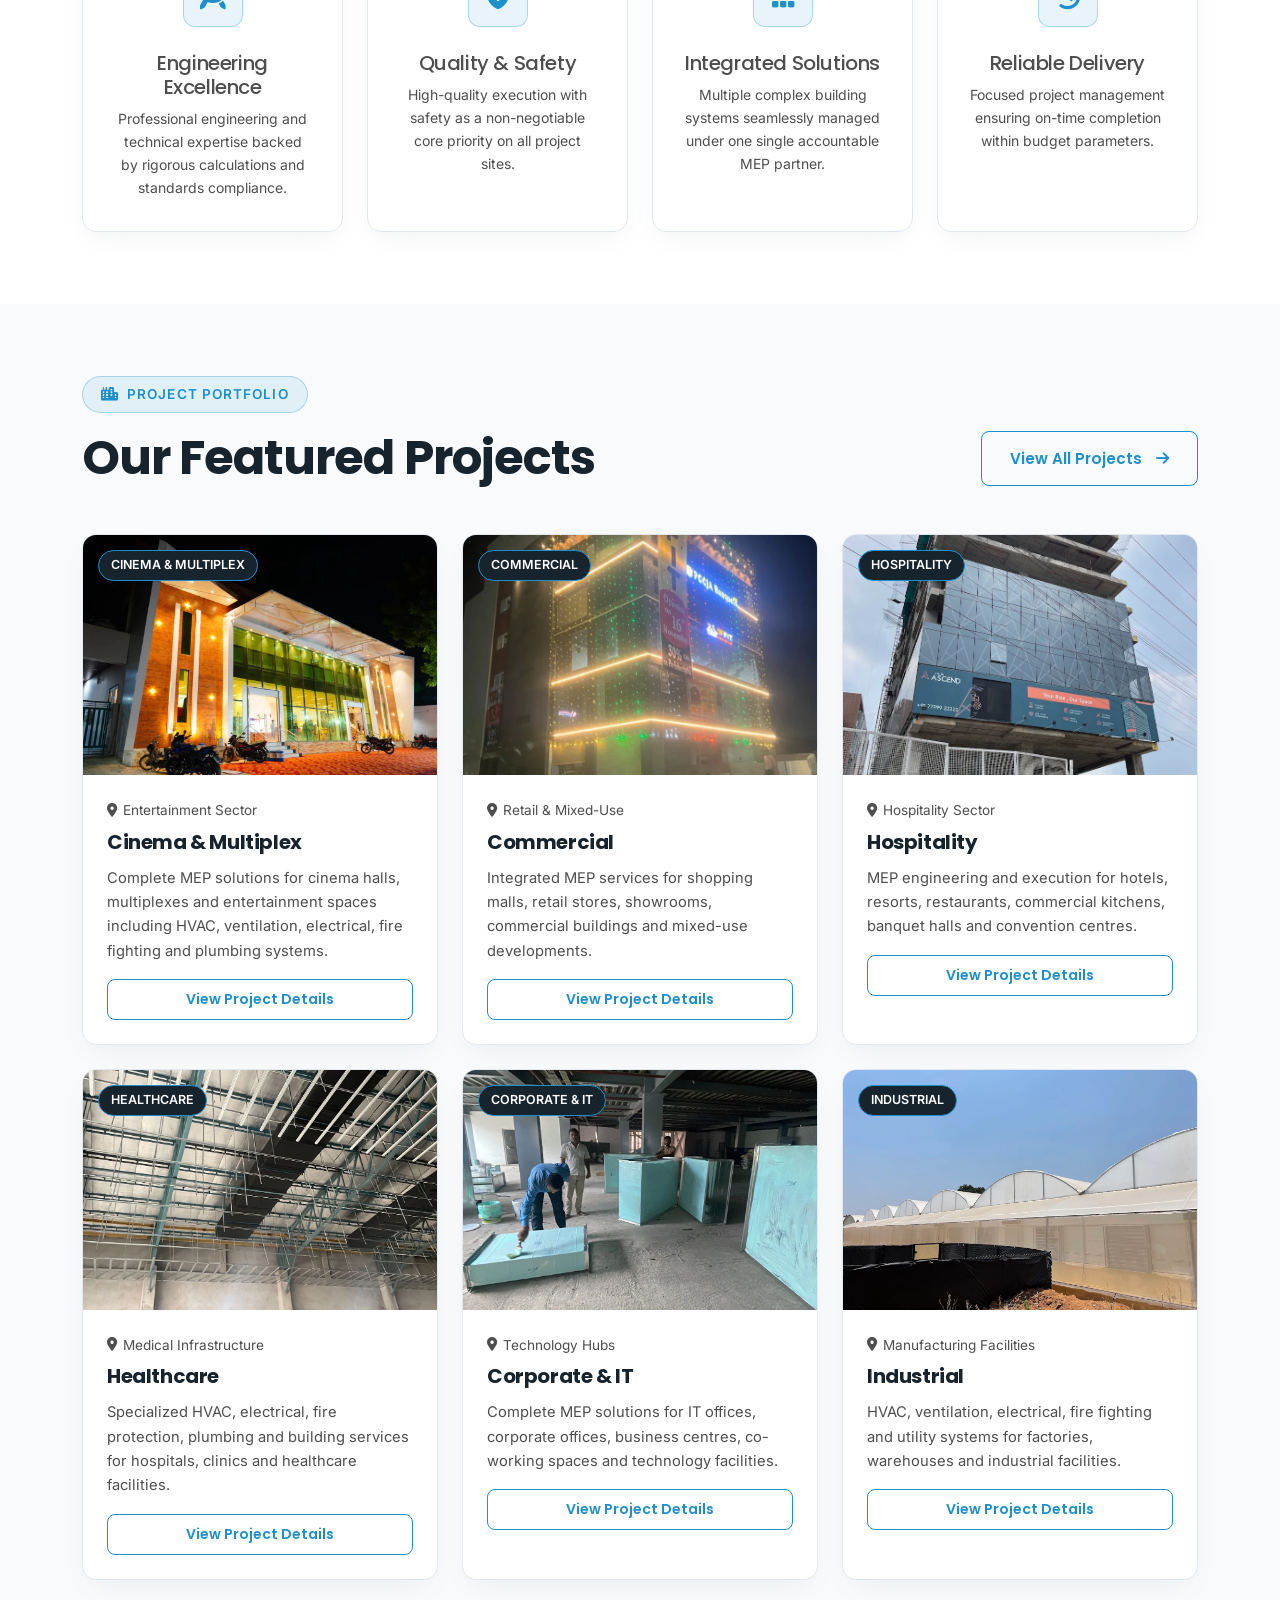
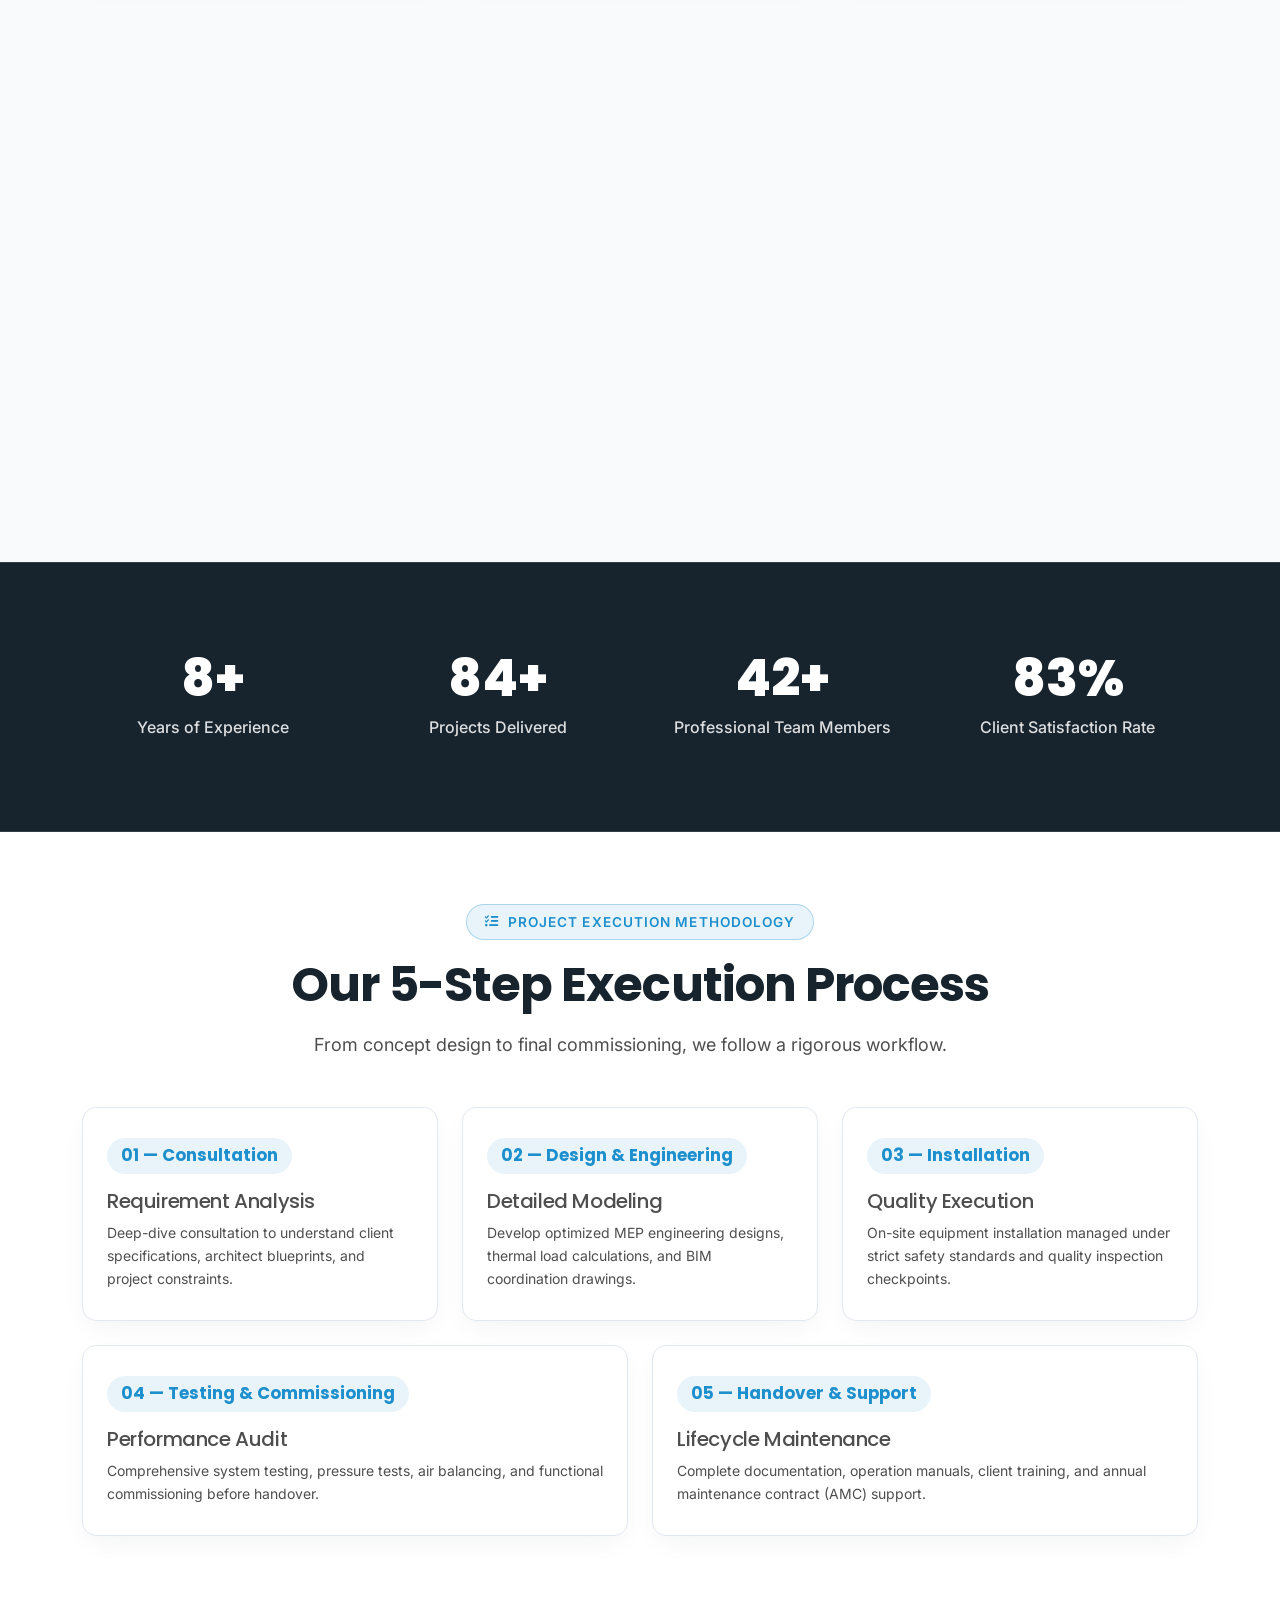
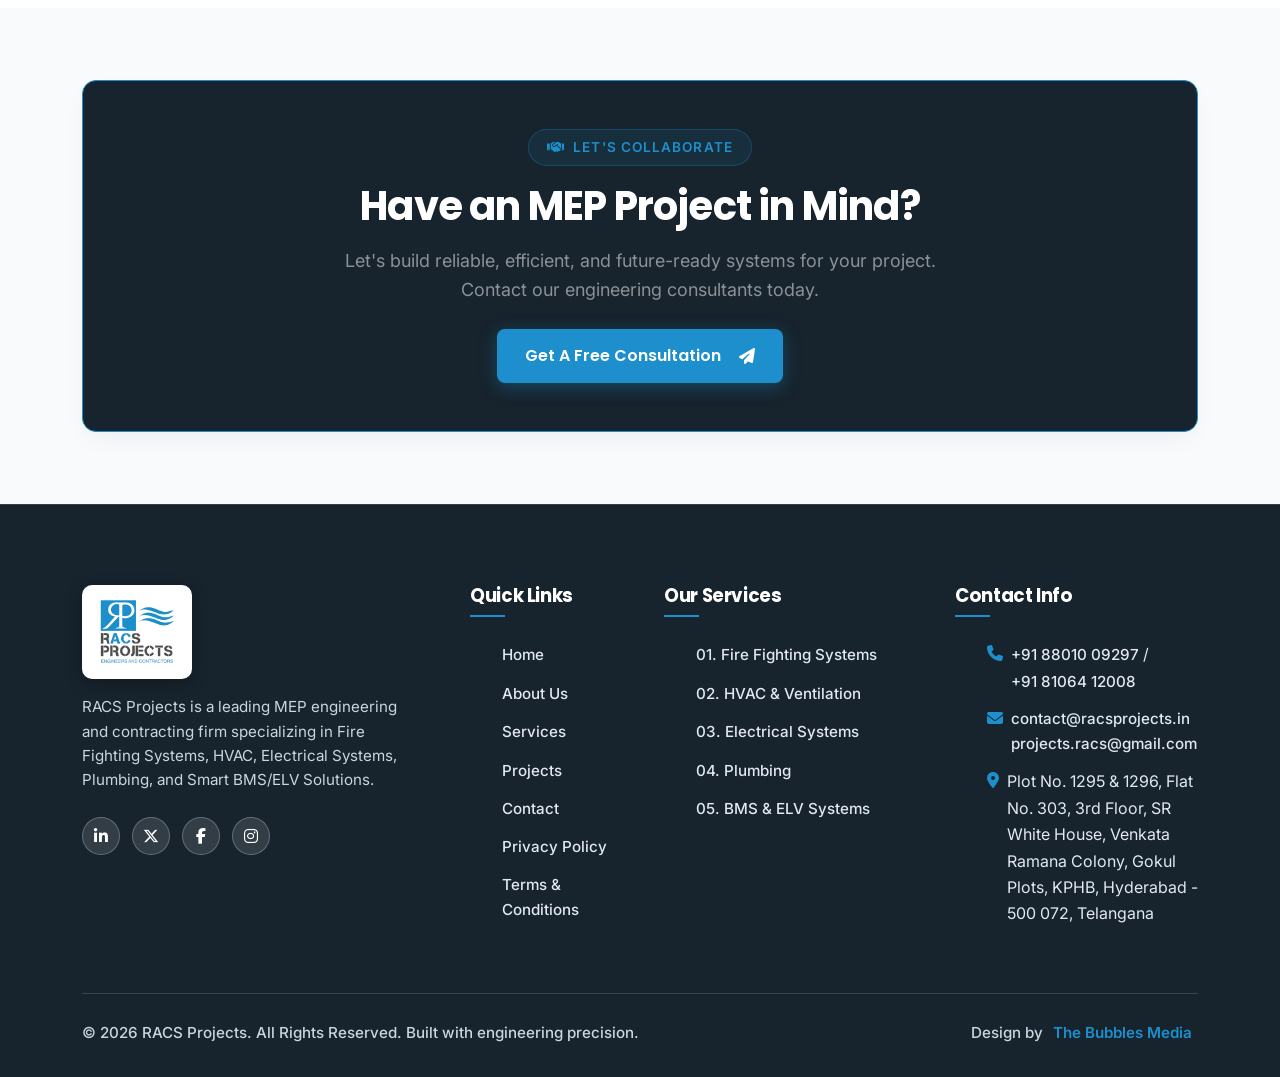
==== commit ae82ccf3: "hvh" ====
--- a/index.html
+++ b/index.html
@@ -673,21 +673,20 @@
       </div>
 
       <div class="row g-4">
-        <!-- Project 1 -->
+        <!-- Project 1: Cinema & Multiplex -->
         <div class="col-lg-4 col-md-6 reveal-on-scroll">
           <div class="project-card">
             <div class="project-img-box">
-              <img src="assets/images/projects-hero.jpg" alt="Corporate Office Complex">
-              <span class="project-category-badge">Commercial</span>
+              <img src="assets/pojects_pics/Cinema%20%26%20Multiplex1.webp" alt="Cinema & Multiplex">
+              <span class="project-category-badge">Cinema & Multiplex</span>
             </div>
             <div class="project-body">
               <div class="project-location">
-                <i class="fa-solid fa-location-dot"></i> Financial District, Hyderabad
-              </div>
-              <h3 class="project-title">Corporate Office Complex</h3>
+                <i class="fa-solid fa-location-dot"></i> Entertainment Sector
+              </div>
+              <h3 class="project-title">Cinema & Multiplex</h3>
               <p class="project-desc">
-                Complete MEP design and installation featuring central HVAC chillers, smart lighting panels, and FM200
-                fire suppression.
+                Complete MEP solutions for cinema halls, multiplexes and entertainment spaces including HVAC, ventilation, electrical, fire fighting and plumbing systems.
               </p>
               <a href="projects.html" class="btn-racs btn-racs-outline btn-sm-custom w-100">
                 View Project Details
@@ -696,21 +695,20 @@
           </div>
         </div>
 
-        <!-- Project 2 -->
+        <!-- Project 2: Commercial -->
         <div class="col-lg-4 col-md-6 reveal-on-scroll">
           <div class="project-card">
             <div class="project-img-box">
-              <img src="assets/images/about-hero.jpg" alt="Luxury Residential Tower">
-              <span class="project-category-badge">Residential</span>
+              <img src="assets/pojects_pics/Commercial1.webp" alt="Commercial">
+              <span class="project-category-badge">Commercial</span>
             </div>
             <div class="project-body">
               <div class="project-location">
-                <i class="fa-solid fa-location-dot"></i> Jubilee Hills, Hyderabad
-              </div>
-              <h3 class="project-title">Luxury Residential Tower</h3>
+                <i class="fa-solid fa-location-dot"></i> Retail & Mixed-Use
+              </div>
+              <h3 class="project-title">Commercial</h3>
               <p class="project-desc">
-                Integrated high-rise plumbing, VRF air-conditioning, automatic sprinkler network, and smart ELV
-                intercoms.
+                Integrated MEP services for shopping malls, retail stores, showrooms, commercial buildings and mixed-use developments.
               </p>
               <a href="projects.html" class="btn-racs btn-racs-outline btn-sm-custom w-100">
                 View Project Details
@@ -719,21 +717,20 @@
           </div>
         </div>
 
-        <!-- Project 3 -->
+        <!-- Project 3: Hospitality -->
         <div class="col-lg-4 col-md-6 reveal-on-scroll">
           <div class="project-card">
             <div class="project-img-box">
-              <img src="assets/images/services-hero.jpg" alt="Commercial Shopping Centre">
-              <span class="project-category-badge">Commercial</span>
+              <img src="assets/pojects_pics/Hospitality1.webp" alt="Hospitality">
+              <span class="project-category-badge">Hospitality</span>
             </div>
             <div class="project-body">
               <div class="project-location">
-                <i class="fa-solid fa-location-dot"></i> Hitec City, Hyderabad
-              </div>
-              <h3 class="project-title">Commercial Shopping Centre</h3>
+                <i class="fa-solid fa-location-dot"></i> Hospitality Sector
+              </div>
+              <h3 class="project-title">Hospitality</h3>
               <p class="project-desc">
-                High-capacity smoke extract ventilation, main electrical distribution panels, public address systems,
-                and CCTV network.
+                MEP engineering and execution for hotels, resorts, restaurants, commercial kitchens, banquet halls and convention centres.
               </p>
               <a href="projects.html" class="btn-racs btn-racs-outline btn-sm-custom w-100">
                 View Project Details
@@ -742,21 +739,20 @@
           </div>
         </div>
 
-        <!-- Project 4 -->
+        <!-- Project 4: Healthcare -->
         <div class="col-lg-4 col-md-6 reveal-on-scroll">
           <div class="project-card">
             <div class="project-img-box">
-              <img src="assets/images/service-hvac.jpg" alt="Industrial Facility">
-              <span class="project-category-badge">Industrial</span>
+              <img src="assets/pojects_pics/Healthcare1.webp" alt="Healthcare">
+              <span class="project-category-badge">Healthcare</span>
             </div>
             <div class="project-body">
               <div class="project-location">
-                <i class="fa-solid fa-location-dot"></i> Pashamylaram Industrial Zone
-              </div>
-              <h3 class="project-title">Industrial Manufacturing Facility</h3>
+                <i class="fa-solid fa-location-dot"></i> Medical Infrastructure
+              </div>
+              <h3 class="project-title">Healthcare</h3>
               <p class="project-desc">
-                Heavy-duty electrical busducts, industrial fire hydrants, compressed air piping, and central
-                ventilation.
+                Specialized HVAC, electrical, fire protection, plumbing and building services for hospitals, clinics and healthcare facilities.
               </p>
               <a href="projects.html" class="btn-racs btn-racs-outline btn-sm-custom w-100">
                 View Project Details
@@ -765,21 +761,20 @@
           </div>
         </div>
 
-        <!-- Project 5 -->
+        <!-- Project 5: Corporate & IT -->
         <div class="col-lg-4 col-md-6 reveal-on-scroll">
           <div class="project-card">
             <div class="project-img-box">
-              <img src="assets/images/service-fire-fighting.jpg" alt="Healthcare Facility">
-              <span class="project-category-badge">Healthcare</span>
+              <img src="assets/pojects_pics/Corporate%20%26%20IT1.webp" alt="Corporate & IT">
+              <span class="project-category-badge">Corporate & IT</span>
             </div>
             <div class="project-body">
               <div class="project-location">
-                <i class="fa-solid fa-location-dot"></i> Banjara Hills, Hyderabad
-              </div>
-              <h3 class="project-title">Super Speciality Healthcare Centre</h3>
+                <i class="fa-solid fa-location-dot"></i> Technology Hubs
+              </div>
+              <h3 class="project-title">Corporate & IT</h3>
               <p class="project-desc">
-                Cleanroom HVAC filtration (HEPA), emergency power backup gensets, medical gas piping, and BMS
-                monitoring.
+                Complete MEP solutions for IT offices, corporate offices, business centres, co-working spaces and technology facilities.
               </p>
               <a href="projects.html" class="btn-racs btn-racs-outline btn-sm-custom w-100">
                 View Project Details
@@ -788,21 +783,42 @@
           </div>
         </div>
 
-        <!-- Project 6 -->
+        <!-- Project 6: Industrial -->
         <div class="col-lg-4 col-md-6 reveal-on-scroll">
           <div class="project-card">
             <div class="project-img-box">
-              <img src="assets/images/company-intro.jpg" alt="Hospitality Project">
-              <span class="project-category-badge">Hospitality</span>
+              <img src="assets/pojects_pics/Industrial1.webp" alt="Industrial">
+              <span class="project-category-badge">Industrial</span>
             </div>
             <div class="project-body">
               <div class="project-location">
-                <i class="fa-solid fa-location-dot"></i> Gachibowli, Hyderabad
-              </div>
-              <h3 class="project-title">5-Star Luxury Resort & Hotel</h3>
+                <i class="fa-solid fa-location-dot"></i> Manufacturing Facilities
+              </div>
+              <h3 class="project-title">Industrial</h3>
               <p class="project-desc">
-                Quiet acoustic HVAC systems, swimming pool circulation pumps, landscape lighting, and keyless access
-                control.
+                HVAC, ventilation, electrical, fire fighting and utility systems for factories, warehouses and industrial facilities.
+              </p>
+              <a href="projects.html" class="btn-racs btn-racs-outline btn-sm-custom w-100">
+                View Project Details
+              </a>
+            </div>
+          </div>
+        </div>
+
+        <!-- Project 7: Infrastructure -->
+        <div class="col-lg-4 col-md-6 reveal-on-scroll">
+          <div class="project-card">
+            <div class="project-img-box">
+              <img src="assets/pojects_pics/Infrastructure1.webp" alt="Infrastructure">
+              <span class="project-category-badge">Infrastructure</span>
+            </div>
+            <div class="project-body">
+              <div class="project-location">
+                <i class="fa-solid fa-location-dot"></i> Public Development
+              </div>
+              <h3 class="project-title">Infrastructure</h3>
+              <p class="project-desc">
+                Integrated MEP systems for large-scale infrastructure, institutional and public-use developments.
               </p>
               <a href="projects.html" class="btn-racs btn-racs-outline btn-sm-custom w-100">
                 View Project Details
